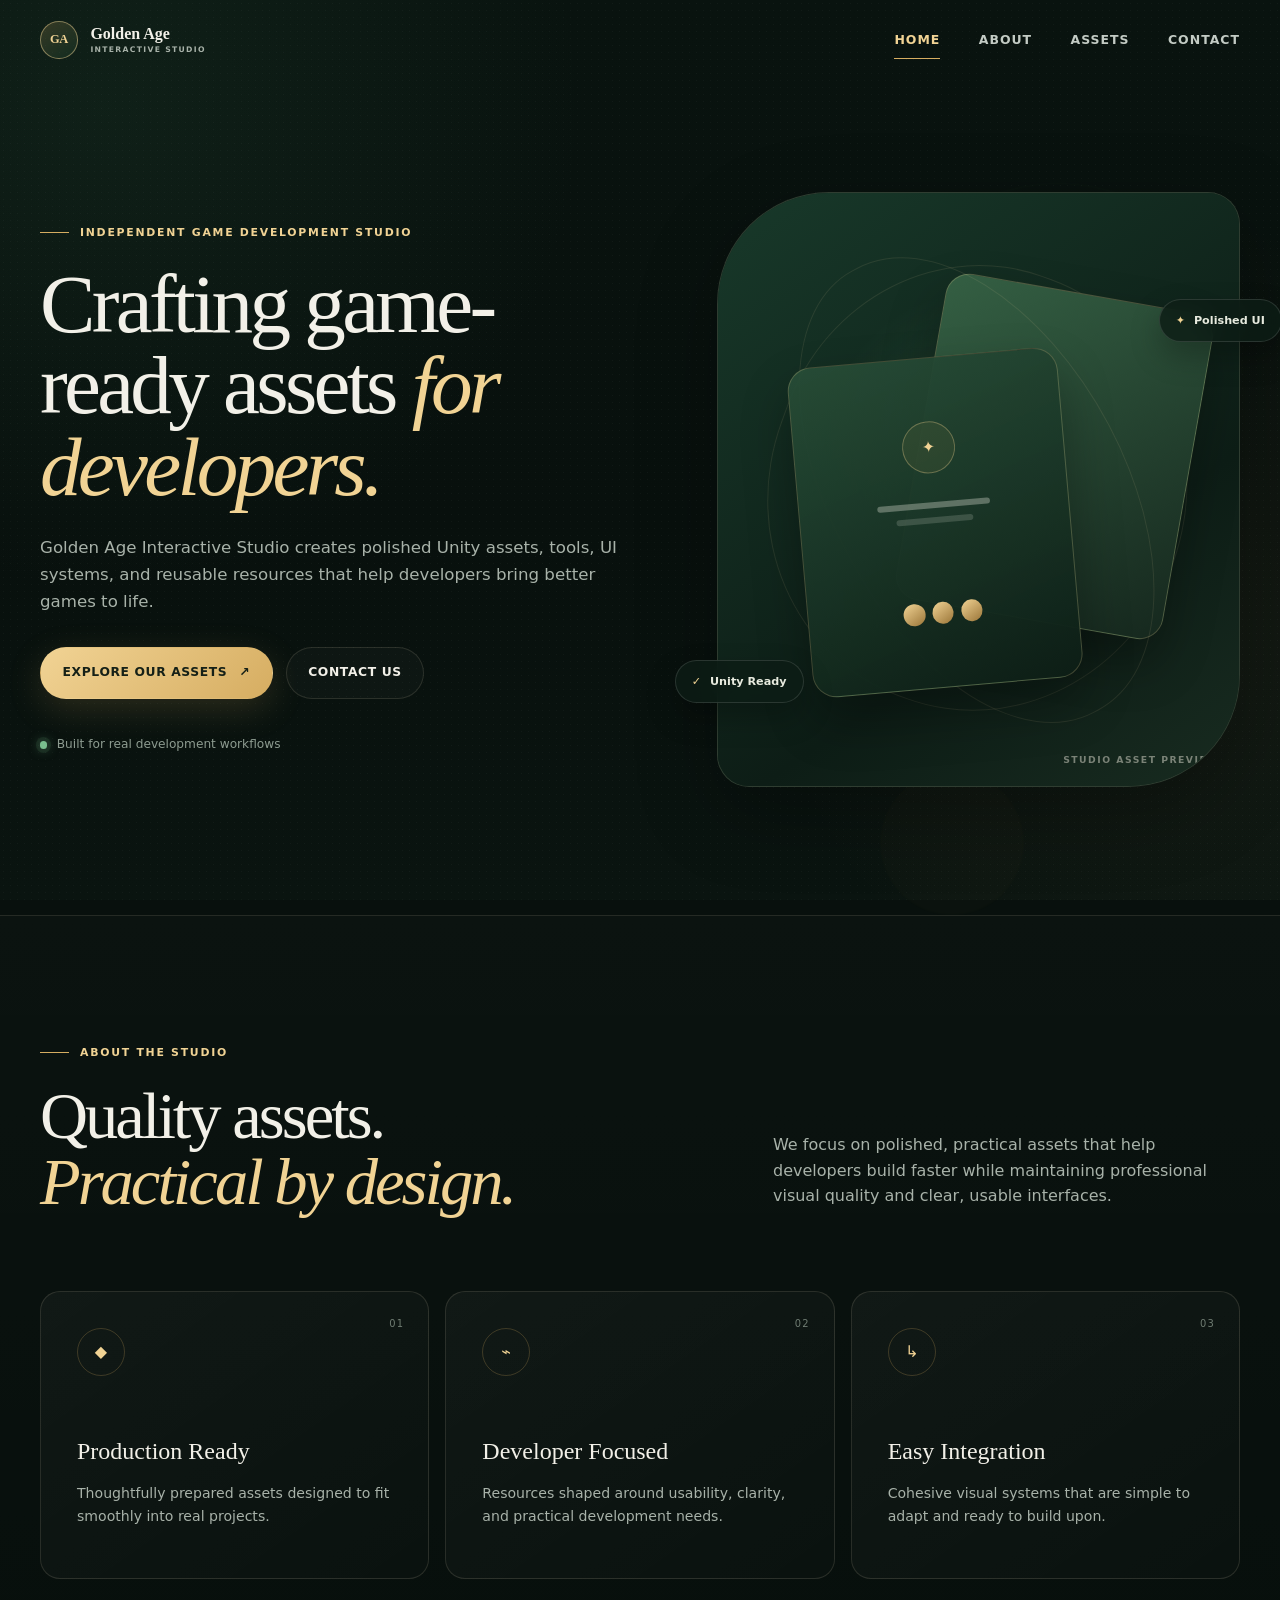
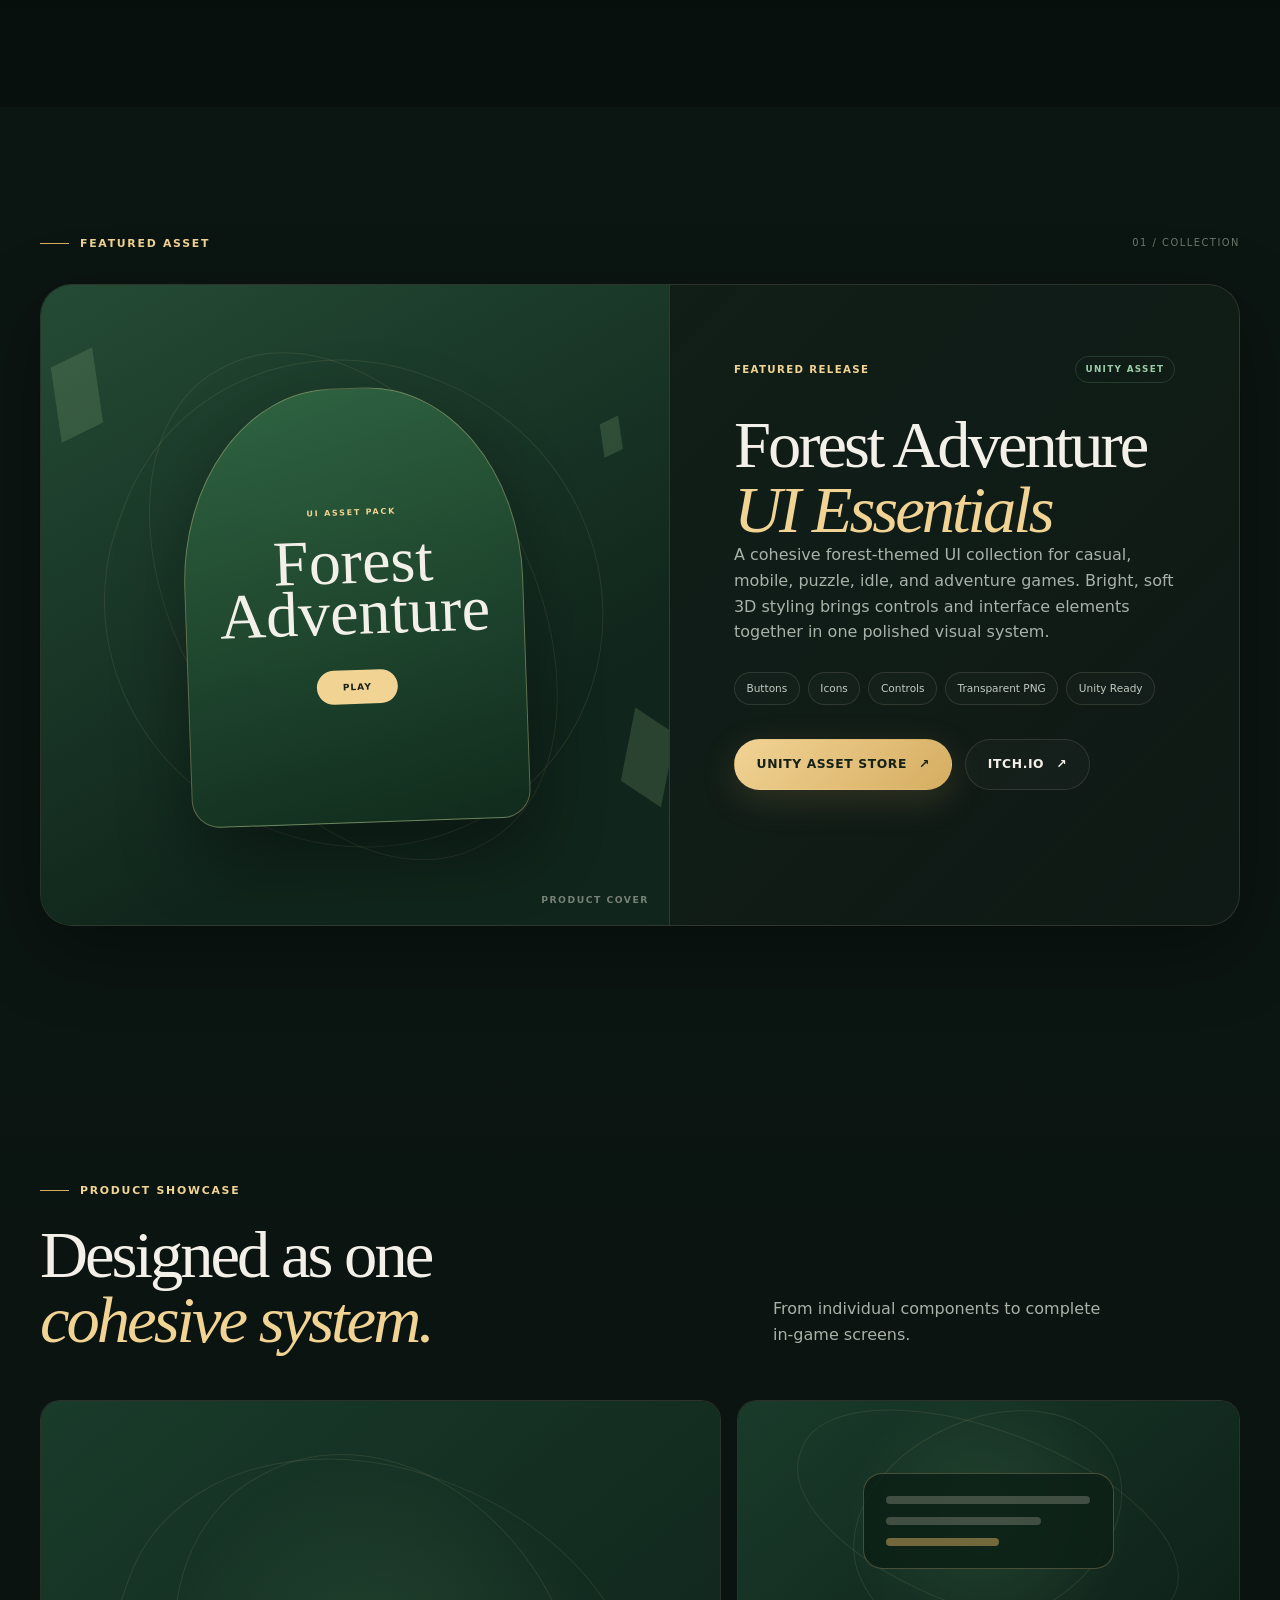
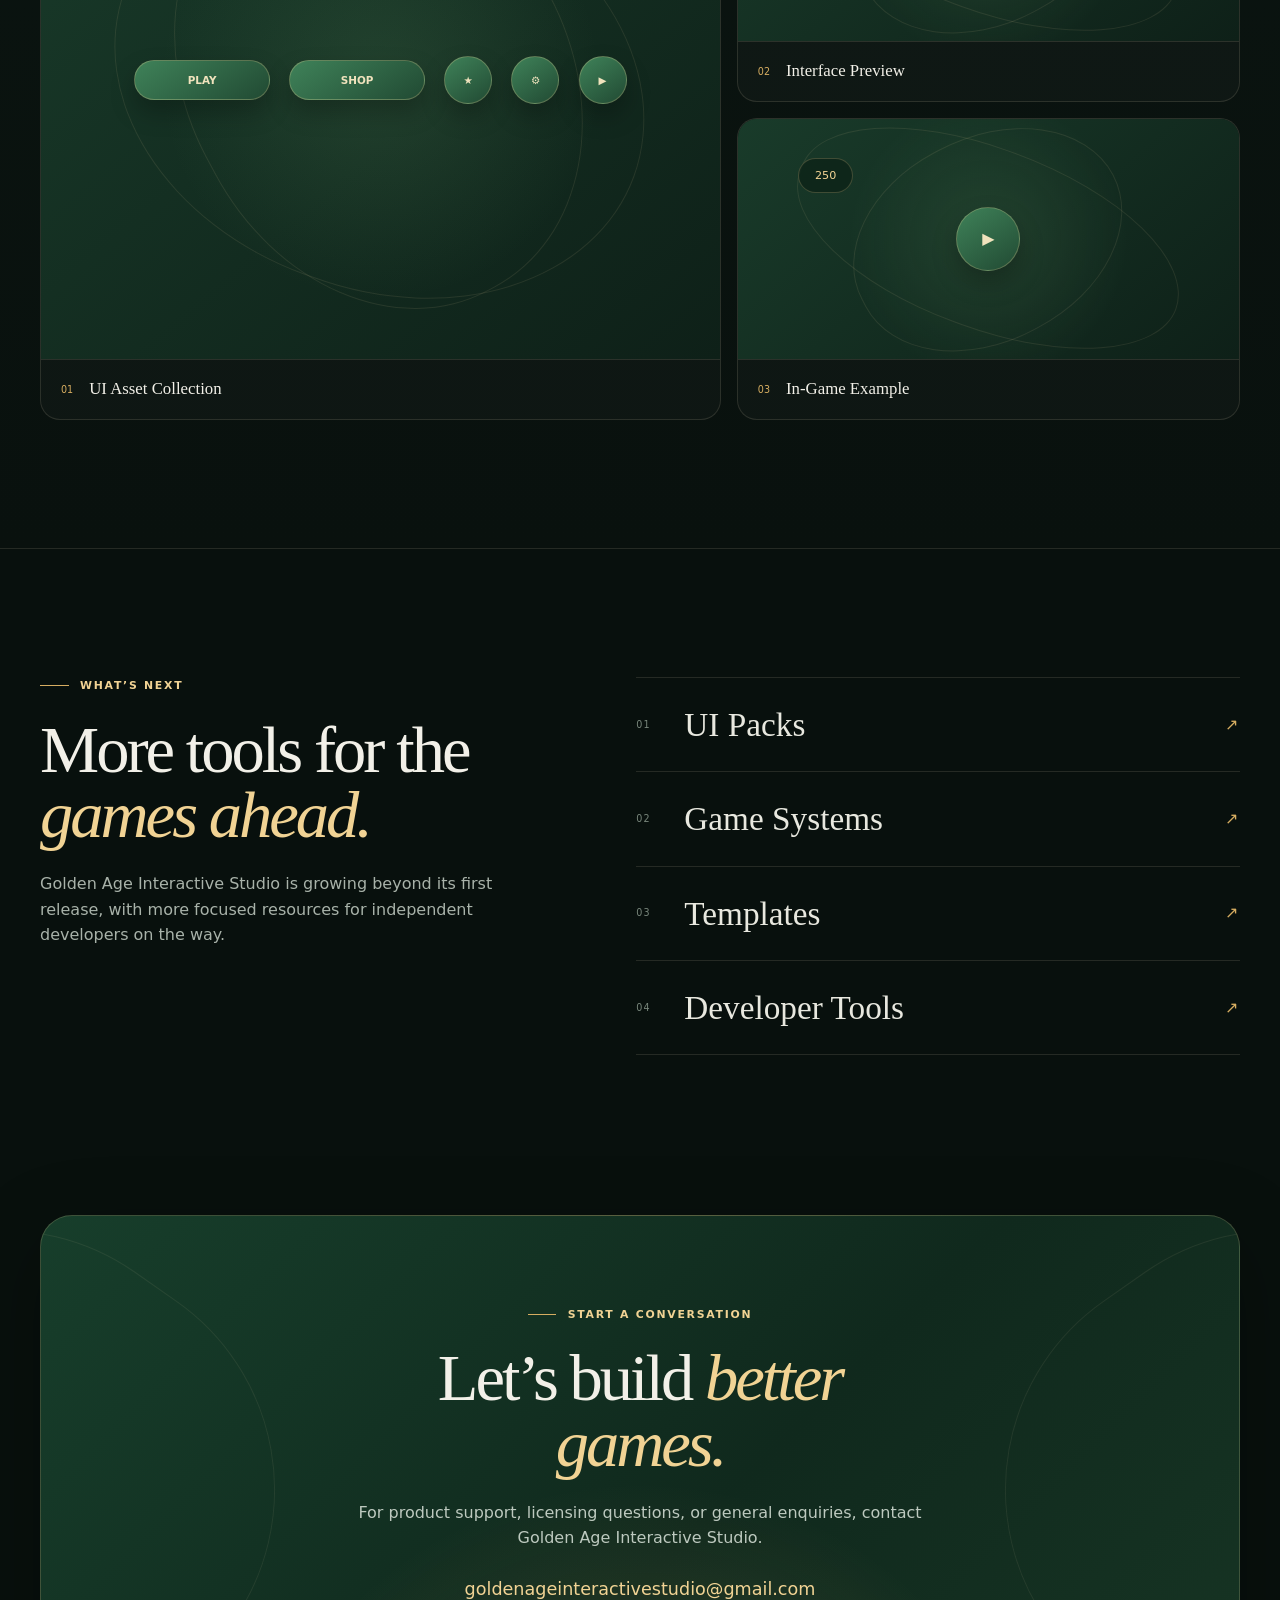
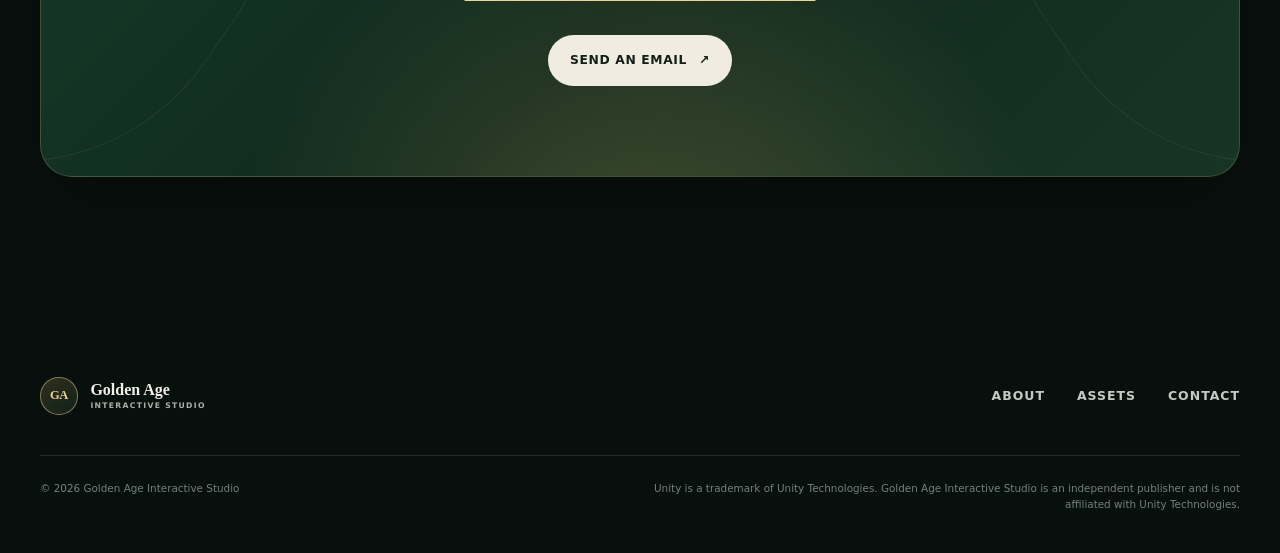
==== index.html @ 479d79e6 "init commit" ====
<!doctype html>
<html lang="en">
  <head>
    <meta charset="UTF-8">
    <meta name="viewport" content="width=device-width, initial-scale=1.0">
    <meta name="theme-color" content="#09110e">
    <meta name="color-scheme" content="dark">

    <title>Golden Age Interactive Studio | Unity Assets &amp; Game Development Tools</title>
    <meta
      name="description"
      content="Golden Age Interactive Studio creates polished Unity assets, UI packs, tools, templates, and game-development resources for developers."
    >

    <meta property="og:type" content="website">
    <meta property="og:site_name" content="Golden Age Interactive Studio">
    <meta property="og:title" content="Golden Age Interactive Studio | Unity Assets &amp; Game Development Tools">
    <meta
      property="og:description"
      content="Polished Unity assets, UI packs, tools, templates, and game-development resources for developers."
    >
    <meta property="og:image" content="assets/images/forest-adventure-cover.webp">
    <meta name="twitter:card" content="summary_large_image">

    <link rel="icon" href="assets/images/favicon.png" type="image/png">
    <link rel="stylesheet" href="css/styles.css">
    <script src="js/main.js" defer></script>
  </head>

  <body>
    <a class="skip-link" href="#main-content">Skip to content</a>

    <header class="site-header" data-header>
      <div class="nav-shell container">
        <a class="brand" href="#home" aria-label="Golden Age Interactive Studio home">
          <span class="brand-mark" aria-hidden="true">
            <img src="assets/images/logo.webp" alt="" data-fallback-image>
            <span class="brand-monogram">GA</span>
          </span>
          <span class="brand-name">Golden Age <span>Interactive Studio</span></span>
        </a>

        <button
          class="nav-toggle"
          type="button"
          aria-expanded="false"
          aria-controls="primary-navigation"
          aria-label="Open navigation"
          data-nav-toggle
        >
          <span></span><span></span><span></span>
        </button>

        <nav class="primary-nav" id="primary-navigation" aria-label="Primary navigation" data-nav>
          <a href="#home">Home</a>
          <a href="#about">About</a>
          <a href="#assets">Assets</a>
          <a href="#contact">Contact</a>
        </nav>
      </div>
    </header>

    <main id="main-content">
      <section class="hero section" id="home" aria-labelledby="hero-title">
        <div class="hero-orb hero-orb-one" aria-hidden="true"></div>
        <div class="hero-orb hero-orb-two" aria-hidden="true"></div>

        <div class="hero-grid container">
          <div class="hero-copy reveal">
            <p class="eyebrow"><span></span> Independent Game Development Studio</p>
            <h1 id="hero-title">Crafting game-ready assets <em>for developers.</em></h1>
            <p class="hero-description">
              Golden Age Interactive Studio creates polished Unity assets, tools, UI systems,
              and reusable resources that help developers bring better games to life.
            </p>
            <div class="hero-actions">
              <a class="button button-primary" href="#assets">Explore Our Assets <span aria-hidden="true">↗</span></a>
              <a class="button button-secondary" href="#contact">Contact Us</a>
            </div>
            <div class="hero-note" aria-label="Studio focus">
              <span class="status-dot" aria-hidden="true"></span>
              <span>Built for real development workflows</span>
            </div>
          </div>

          <div class="hero-visual reveal" data-delay="1">
            <div class="image-frame image-frame-hero">
              <img
                src="assets/images/hero.webp"
                alt="Preview of Golden Age Interactive Studio game-development assets"
                data-fallback-image
              >
              <div class="image-fallback" aria-hidden="true">
                <div class="scene-glow"></div>
                <div class="scene-card scene-card-back"></div>
                <div class="scene-card scene-card-front">
                  <span class="scene-icon">✦</span>
                  <span class="scene-line scene-line-wide"></span>
                  <span class="scene-line"></span>
                  <span class="scene-buttons"><i></i><i></i><i></i></span>
                </div>
                <span class="placeholder-caption">Studio Asset Preview</span>
              </div>
            </div>
            <div class="floating-chip chip-top"><span>✦</span> Polished UI</div>
            <div class="floating-chip chip-bottom"><span>✓</span> Unity Ready</div>
          </div>
        </div>
      </section>

      <section class="about section" id="about" aria-labelledby="about-title">
        <div class="container">
          <div class="section-heading reveal">
            <div>
              <p class="eyebrow"><span></span> About the Studio</p>
              <h2 id="about-title">Quality assets.<br><em>Practical by design.</em></h2>
            </div>
            <p>
              We focus on polished, practical assets that help developers build faster while
              maintaining professional visual quality and clear, usable interfaces.
            </p>
          </div>

          <div class="feature-grid">
            <article class="feature-card reveal">
              <span class="feature-number">01</span>
              <div class="feature-icon" aria-hidden="true">◆</div>
              <h3>Production Ready</h3>
              <p>Thoughtfully prepared assets designed to fit smoothly into real projects.</p>
            </article>
            <article class="feature-card reveal" data-delay="1">
              <span class="feature-number">02</span>
              <div class="feature-icon" aria-hidden="true">⌁</div>
              <h3>Developer Focused</h3>
              <p>Resources shaped around usability, clarity, and practical development needs.</p>
            </article>
            <article class="feature-card reveal" data-delay="2">
              <span class="feature-number">03</span>
              <div class="feature-icon" aria-hidden="true">↳</div>
              <h3>Easy Integration</h3>
              <p>Cohesive visual systems that are simple to adapt and ready to build upon.</p>
            </article>
          </div>
        </div>
      </section>

      <section class="assets section" id="assets" aria-labelledby="assets-title">
        <div class="container">
          <div class="section-kicker reveal">
            <p class="eyebrow"><span></span> Featured Asset</p>
            <span class="section-index">01 / COLLECTION</span>
          </div>

          <article class="product-card reveal">
            <div class="product-visual image-frame">
              <img
                src="assets/images/forest-adventure-cover.webp"
                alt="Forest Adventure UI Essentials asset pack cover"
                data-fallback-image
              >
              <div class="image-fallback product-fallback" aria-hidden="true">
                <span class="leaf leaf-one">◆</span>
                <span class="leaf leaf-two">◆</span>
                <span class="leaf leaf-three">◆</span>
                <div class="product-demo">
                  <span class="demo-kicker">UI ASSET PACK</span>
                  <strong>Forest<br>Adventure</strong>
                  <span class="demo-button">PLAY</span>
                </div>
                <span class="placeholder-caption">Product Cover</span>
              </div>
            </div>

            <div class="product-content">
              <div class="product-label"><span>Featured release</span><span class="availability">Unity Asset</span></div>
              <h2 id="assets-title">Forest Adventure<br><em>UI Essentials</em></h2>
              <p>
                A cohesive forest-themed UI collection for casual, mobile, puzzle, idle, and
                adventure games. Bright, soft 3D styling brings controls and interface elements
                together in one polished visual system.
              </p>

              <ul class="tag-list" aria-label="Product features">
                <li>Buttons</li>
                <li>Icons</li>
                <li>Controls</li>
                <li>Transparent PNG</li>
                <li>Unity Ready</li>
              </ul>

              <div class="product-actions">
                <!-- Replace # below with the final Unity Asset Store product URL. -->
                <a class="button button-primary" href="#" data-placeholder-store>Unity Asset Store <span aria-hidden="true">↗</span></a>
                <!-- Replace # below with the final itch.io product URL. -->
                <a class="button button-secondary" href="#" data-placeholder-store>itch.io <span aria-hidden="true">↗</span></a>
              </div>
              <p class="store-notice" role="status" aria-live="polite" data-store-notice></p>
            </div>
          </article>
        </div>
      </section>

      <section class="showcase section" aria-labelledby="showcase-title">
        <div class="container">
          <div class="section-heading compact reveal">
            <div>
              <p class="eyebrow"><span></span> Product Showcase</p>
              <h2 id="showcase-title">Designed as one<br><em>cohesive system.</em></h2>
            </div>
            <p>From individual components to complete in-game screens.</p>
          </div>

          <div class="gallery-grid">
            <figure class="gallery-card gallery-card-large reveal">
              <div class="gallery-image image-frame">
                <img src="assets/images/showcase-assets.webp" alt="Forest Adventure UI asset collection" data-fallback-image>
                <div class="image-fallback gallery-fallback fallback-assets" aria-hidden="true">
                  <span class="mini-button">PLAY</span><span class="mini-button">SHOP</span>
                  <span class="mini-round">★</span><span class="mini-round">⚙</span><span class="mini-round">▶</span>
                </div>
              </div>
              <figcaption><span>01</span><strong>UI Asset Collection</strong></figcaption>
            </figure>

            <figure class="gallery-card reveal" data-delay="1">
              <div class="gallery-image image-frame">
                <img src="assets/images/showcase-interface.webp" alt="Forest-themed game interface preview" data-fallback-image>
                <div class="image-fallback gallery-fallback fallback-interface" aria-hidden="true">
                  <span class="mock-panel"><i></i><i></i><i></i></span>
                </div>
              </div>
              <figcaption><span>02</span><strong>Interface Preview</strong></figcaption>
            </figure>

            <figure class="gallery-card reveal" data-delay="2">
              <div class="gallery-image image-frame">
                <img src="assets/images/showcase-game.webp" alt="Forest Adventure UI shown in a game scene" data-fallback-image>
                <div class="image-fallback gallery-fallback fallback-game" aria-hidden="true">
                  <span class="mock-hud">250</span><span class="mock-action">▶</span>
                </div>
              </div>
              <figcaption><span>03</span><strong>In-Game Example</strong></figcaption>
            </figure>
          </div>
        </div>
      </section>

      <section class="future section" aria-labelledby="future-title">
        <div class="container future-shell reveal">
          <div class="future-copy">
            <p class="eyebrow"><span></span> What’s Next</p>
            <h2 id="future-title">More tools for the<br><em>games ahead.</em></h2>
            <p>
              Golden Age Interactive Studio is growing beyond its first release, with more
              focused resources for independent developers on the way.
            </p>
          </div>
          <ul class="future-list">
            <li><span>01</span> UI Packs <i aria-hidden="true">↗</i></li>
            <li><span>02</span> Game Systems <i aria-hidden="true">↗</i></li>
            <li><span>03</span> Templates <i aria-hidden="true">↗</i></li>
            <li><span>04</span> Developer Tools <i aria-hidden="true">↗</i></li>
          </ul>
        </div>
      </section>

      <section class="contact section" id="contact" aria-labelledby="contact-title">
        <div class="container contact-shell reveal">
          <div class="contact-glow" aria-hidden="true"></div>
          <p class="eyebrow light"><span></span> Start a Conversation</p>
          <h2 id="contact-title">Let’s build <em>better games.</em></h2>
          <p>
            For product support, licensing questions, or general enquiries, contact
            Golden Age Interactive Studio.
          </p>
          <a class="contact-email" href="mailto:goldenageinteractivestudio@gmail.com">
            goldenageinteractivestudio@gmail.com
          </a>
          <a class="button button-light" href="mailto:goldenageinteractivestudio@gmail.com">
            Send an Email <span aria-hidden="true">↗</span>
          </a>
        </div>
      </section>
    </main>

    <footer class="site-footer">
      <div class="container footer-main">
        <a class="brand footer-brand" href="#home" aria-label="Back to top">
          <span class="brand-mark" aria-hidden="true"><span class="brand-monogram">GA</span></span>
          <span class="brand-name">Golden Age <span>Interactive Studio</span></span>
        </a>
        <nav class="footer-nav" aria-label="Footer navigation">
          <a href="#about">About</a><a href="#assets">Assets</a><a href="#contact">Contact</a>
        </nav>
      </div>
      <div class="container footer-bottom">
        <p>© <span data-current-year></span> Golden Age Interactive Studio</p>
        <p>Unity is a trademark of Unity Technologies. Golden Age Interactive Studio is an independent publisher and is not affiliated with Unity Technologies.</p>
      </div>
    </footer>
  </body>
</html>
---- css/styles.css ----
:root {
  --color-bg: #08100d;
  --color-bg-soft: #0c1712;
  --color-surface: #102019;
  --color-surface-light: #162a21;
  --color-green: #193f2d;
  --color-green-light: #2d7050;
  --color-gold: #d6ad61;
  --color-gold-light: #f1d394;
  --color-text: #f2f0e8;
  --color-muted: #a8b2a9;
  --color-line: rgba(237, 223, 190, 0.13);
  --font-display: Georgia, "Times New Roman", serif;
  --font-body: Inter, ui-sans-serif, system-ui, -apple-system, BlinkMacSystemFont, "Segoe UI", sans-serif;
  --shadow-soft: 0 24px 80px rgba(0, 0, 0, 0.3);
  --radius-sm: 0.75rem;
  --radius-md: 1.25rem;
  --radius-lg: 2rem;
  --container: 75rem;
  --header-height: 5rem;
  --section-space: clamp(5rem, 10vw, 9rem);
  --transition: 240ms ease;
}

*,
*::before,
*::after {
  box-sizing: border-box;
}

html {
  scroll-behavior: smooth;
  scroll-padding-top: calc(var(--header-height) + 1rem);
}

body {
  margin: 0;
  min-width: 20rem;
  background: var(--color-bg);
  color: var(--color-text);
  font-family: var(--font-body);
  line-height: 1.6;
  overflow-x: hidden;
}

body::before {
  position: fixed;
  inset: 0;
  z-index: -2;
  background:
    radial-gradient(circle at 8% 12%, rgba(57, 115, 82, 0.14), transparent 30rem),
    radial-gradient(circle at 92% 70%, rgba(214, 173, 97, 0.06), transparent 26rem),
    linear-gradient(180deg, #09130f 0%, #08100d 58%, #0a1410 100%);
  content: "";
}

body::after {
  position: fixed;
  inset: 0;
  z-index: -1;
  opacity: 0.16;
  background-image: radial-gradient(rgba(255, 255, 255, 0.22) 0.5px, transparent 0.5px);
  background-size: 7px 7px;
  content: "";
  pointer-events: none;
}

img {
  display: block;
  max-width: 100%;
}

a {
  color: inherit;
}

button,
a {
  -webkit-tap-highlight-color: transparent;
}

:focus-visible {
  outline: 2px solid var(--color-gold-light);
  outline-offset: 4px;
}

.container {
  width: min(calc(100% - 2.5rem), var(--container));
  margin-inline: auto;
}

.section {
  position: relative;
  padding-block: var(--section-space);
}

.skip-link {
  position: fixed;
  top: 0.75rem;
  left: 0.75rem;
  z-index: 999;
  padding: 0.75rem 1rem;
  border-radius: 0.5rem;
  background: var(--color-gold-light);
  color: #101711;
  font-weight: 700;
  transform: translateY(-150%);
  transition: transform var(--transition);
}

.skip-link:focus {
  transform: translateY(0);
}

.site-header {
  position: fixed;
  top: 0;
  right: 0;
  left: 0;
  z-index: 100;
  border-bottom: 1px solid transparent;
  transition: background var(--transition), border-color var(--transition), box-shadow var(--transition);
}

.site-header.is-scrolled {
  border-color: var(--color-line);
  background: rgba(8, 16, 13, 0.86);
  box-shadow: 0 12px 30px rgba(0, 0, 0, 0.18);
  backdrop-filter: blur(18px);
}

.nav-shell {
  display: flex;
  min-height: var(--header-height);
  align-items: center;
  justify-content: space-between;
  gap: 2rem;
}

.brand {
  display: inline-flex;
  align-items: center;
  gap: 0.8rem;
  color: var(--color-text);
  text-decoration: none;
}

.brand-mark {
  position: relative;
  display: grid;
  width: 2.35rem;
  height: 2.35rem;
  flex: 0 0 auto;
  place-items: center;
  overflow: hidden;
  border: 1px solid rgba(241, 211, 148, 0.48);
  border-radius: 50%;
  background: linear-gradient(145deg, rgba(214, 173, 97, 0.2), rgba(25, 63, 45, 0.4));
}

.brand-mark img {
  position: absolute;
  width: 100%;
  height: 100%;
  object-fit: contain;
}

.brand-mark img.is-missing {
  display: none;
}

.brand-monogram {
  color: var(--color-gold-light);
  font-family: var(--font-display);
  font-size: 0.78rem;
  font-weight: 700;
  letter-spacing: -0.04em;
}

.brand-name {
  display: flex;
  flex-direction: column;
  font-family: var(--font-display);
  font-size: 1rem;
  font-weight: 700;
  line-height: 1.05;
}

.brand-name span {
  margin-top: 0.18rem;
  color: var(--color-muted);
  font-family: var(--font-body);
  font-size: 0.48rem;
  font-weight: 600;
  letter-spacing: 0.17em;
  text-transform: uppercase;
}

.primary-nav {
  display: flex;
  align-items: center;
  gap: clamp(1.4rem, 3vw, 2.6rem);
}

.primary-nav a,
.footer-nav a {
  position: relative;
  color: #c3cbc4;
  font-size: 0.78rem;
  font-weight: 650;
  letter-spacing: 0.08em;
  text-decoration: none;
  text-transform: uppercase;
  transition: color var(--transition);
}

.primary-nav a::after {
  position: absolute;
  right: 0;
  bottom: -0.55rem;
  left: 0;
  height: 1px;
  background: var(--color-gold);
  content: "";
  transform: scaleX(0);
  transition: transform var(--transition);
}

.primary-nav a:hover,
.primary-nav a.is-active,
.footer-nav a:hover {
  color: var(--color-gold-light);
}

.primary-nav a:hover::after,
.primary-nav a.is-active::after {
  transform: scaleX(1);
}

.nav-toggle {
  display: none;
  width: 2.75rem;
  height: 2.75rem;
  padding: 0;
  border: 1px solid var(--color-line);
  border-radius: 50%;
  background: rgba(255, 255, 255, 0.03);
  cursor: pointer;
}

.nav-toggle span {
  display: block;
  width: 1.05rem;
  height: 1px;
  margin: 0.25rem auto;
  background: var(--color-text);
  transition: transform var(--transition), opacity var(--transition);
}

.hero {
  display: flex;
  min-height: 48rem;
  padding-top: calc(var(--header-height) + clamp(4rem, 9vw, 7rem));
  align-items: center;
  overflow: hidden;
}

.hero-grid {
  display: grid;
  grid-template-columns: minmax(0, 0.92fr) minmax(25rem, 0.82fr);
  align-items: center;
  gap: clamp(3rem, 7vw, 7rem);
}

.hero-copy {
  position: relative;
  z-index: 2;
}

.eyebrow {
  display: flex;
  margin: 0 0 1.4rem;
  align-items: center;
  gap: 0.7rem;
  color: var(--color-gold-light);
  font-size: 0.68rem;
  font-weight: 750;
  letter-spacing: 0.16em;
  text-transform: uppercase;
}

.eyebrow > span {
  width: 1.8rem;
  height: 1px;
  background: var(--color-gold);
}

h1,
h2,
h3,
p {
  margin-top: 0;
}

h1,
h2 {
  font-family: var(--font-display);
  font-weight: 400;
  letter-spacing: -0.045em;
  line-height: 0.98;
}

h1 {
  max-width: 13ch;
  margin-bottom: 1.7rem;
  font-size: clamp(3.25rem, 6.5vw, 6rem);
}

h1 em,
h2 em {
  color: var(--color-gold-light);
  font-weight: 400;
}

.hero-description {
  max-width: 37rem;
  margin-bottom: 2rem;
  color: var(--color-muted);
  font-size: clamp(1rem, 1.3vw, 1.12rem);
}

.hero-actions,
.product-actions {
  display: flex;
  flex-wrap: wrap;
  gap: 0.8rem;
}

.button {
  display: inline-flex;
  min-height: 3.2rem;
  padding: 0.75rem 1.35rem;
  align-items: center;
  justify-content: center;
  gap: 0.75rem;
  border: 1px solid transparent;
  border-radius: 999px;
  font-size: 0.77rem;
  font-weight: 750;
  letter-spacing: 0.05em;
  text-decoration: none;
  text-transform: uppercase;
  transition: transform var(--transition), background var(--transition), border-color var(--transition), box-shadow var(--transition);
}

.button:hover {
  transform: translateY(-2px);
}

.button-primary {
  background: linear-gradient(135deg, var(--color-gold-light), var(--color-gold));
  box-shadow: 0 10px 35px rgba(214, 173, 97, 0.17);
  color: #152017;
}

.button-primary:hover {
  box-shadow: 0 15px 40px rgba(214, 173, 97, 0.25);
}

.button-secondary {
  border-color: var(--color-line);
  background: rgba(255, 255, 255, 0.025);
  color: var(--color-text);
}

.button-secondary:hover {
  border-color: rgba(241, 211, 148, 0.38);
  background: rgba(255, 255, 255, 0.06);
}

.hero-note {
  display: flex;
  margin-top: 2.3rem;
  align-items: center;
  gap: 0.6rem;
  color: #8d9b90;
  font-size: 0.76rem;
}

.status-dot {
  width: 0.45rem;
  height: 0.45rem;
  border-radius: 50%;
  background: #79be8e;
  box-shadow: 0 0 0 4px rgba(121, 190, 142, 0.1), 0 0 12px rgba(121, 190, 142, 0.6);
}

.hero-visual {
  position: relative;
}

.image-frame {
  position: relative;
  overflow: hidden;
  background: #12251b;
}

.image-frame > img {
  position: relative;
  z-index: 2;
  width: 100%;
  height: 100%;
  object-fit: cover;
}

.image-frame > img.is-missing {
  display: none;
}

.image-frame-hero {
  aspect-ratio: 0.88;
  border: 1px solid var(--color-line);
  border-radius: min(12vw, 7rem) var(--radius-lg) min(12vw, 7rem) var(--radius-lg);
  box-shadow: var(--shadow-soft);
}

.image-fallback {
  position: absolute;
  inset: 0;
  display: flex;
  align-items: center;
  justify-content: center;
  overflow: hidden;
  background:
    radial-gradient(circle at 50% 42%, rgba(100, 169, 120, 0.2), transparent 35%),
    linear-gradient(145deg, #18392a, #0d1d16 65%, #182b20);
}

.image-fallback::before,
.image-fallback::after {
  position: absolute;
  border: 1px solid rgba(230, 206, 155, 0.1);
  border-radius: 48% 52% 50% 50%;
  content: "";
}

.image-fallback::before {
  width: 80%;
  height: 75%;
  transform: rotate(20deg);
}

.image-fallback::after {
  width: 56%;
  height: 85%;
  transform: rotate(-28deg);
}

.scene-card {
  position: absolute;
  width: 52%;
  aspect-ratio: 0.82;
  border: 1px solid rgba(241, 211, 148, 0.22);
  border-radius: 1.5rem;
  box-shadow: 0 25px 50px rgba(0, 0, 0, 0.3);
}

.scene-card-back {
  background: linear-gradient(145deg, #345f43, #16281e);
  transform: translate(28%, -10%) rotate(10deg);
}

.scene-card-front {
  z-index: 1;
  display: flex;
  padding: 12%;
  flex-direction: column;
  align-items: center;
  background: linear-gradient(160deg, rgba(39, 77, 55, 0.94), rgba(13, 30, 22, 0.98));
  transform: translate(-16%, 10%) rotate(-5deg);
}

.scene-icon {
  display: grid;
  width: 3.3rem;
  height: 3.3rem;
  margin-bottom: 20%;
  place-items: center;
  border: 1px solid rgba(241, 211, 148, 0.32);
  border-radius: 50%;
  background: rgba(214, 173, 97, 0.08);
  color: var(--color-gold-light);
}

.scene-line {
  width: 54%;
  height: 0.36rem;
  margin-bottom: 0.6rem;
  border-radius: 1rem;
  background: rgba(240, 238, 227, 0.16);
}

.scene-line-wide {
  width: 78%;
  background: rgba(240, 238, 227, 0.32);
}

.scene-buttons {
  display: flex;
  margin-top: auto;
  gap: 0.45rem;
}

.scene-buttons i {
  display: block;
  width: 1.35rem;
  height: 1.35rem;
  border-radius: 50%;
  background: linear-gradient(145deg, var(--color-gold-light), #9a7538);
}

.placeholder-caption {
  position: absolute;
  right: 1.25rem;
  bottom: 1.1rem;
  z-index: 2;
  color: rgba(244, 240, 226, 0.46);
  font-size: 0.58rem;
  font-weight: 700;
  letter-spacing: 0.16em;
  text-transform: uppercase;
}

.floating-chip {
  position: absolute;
  z-index: 4;
  display: flex;
  padding: 0.72rem 1rem;
  align-items: center;
  gap: 0.55rem;
  border: 1px solid rgba(255, 255, 255, 0.12);
  border-radius: 999px;
  background: rgba(13, 29, 21, 0.82);
  box-shadow: 0 14px 30px rgba(0, 0, 0, 0.25);
  color: #e8ebdf;
  font-size: 0.7rem;
  font-weight: 650;
  backdrop-filter: blur(12px);
}

.floating-chip span {
  color: var(--color-gold-light);
}

.chip-top {
  top: 18%;
  right: -8%;
}

.chip-bottom {
  bottom: 14%;
  left: -8%;
}

.hero-orb {
  position: absolute;
  border-radius: 50%;
  filter: blur(1px);
  opacity: 0.22;
  animation: drift 14s ease-in-out infinite alternate;
}

.hero-orb-one {
  top: 20%;
  right: 3%;
  width: 23rem;
  height: 23rem;
  border: 1px solid rgba(108, 165, 125, 0.28);
}

.hero-orb-two {
  right: 20%;
  bottom: 0;
  width: 9rem;
  height: 9rem;
  background: rgba(202, 164, 91, 0.1);
  animation-delay: -5s;
}

@keyframes drift {
  to { transform: translate3d(1.5rem, -1rem, 0) scale(1.05); }
}

.about {
  border-top: 1px solid var(--color-line);
  background: linear-gradient(180deg, rgba(255, 255, 255, 0.015), transparent);
}

.section-heading {
  display: grid;
  grid-template-columns: 1.1fr 0.75fr;
  margin-bottom: clamp(3rem, 6vw, 5rem);
  align-items: end;
  gap: 3rem;
}

.section-heading h2,
.section-kicker + .product-card h2,
.future h2,
.contact h2 {
  margin-bottom: 0;
  font-size: clamp(2.65rem, 5.2vw, 4.9rem);
}

.section-heading > p {
  max-width: 31rem;
  margin-bottom: 0.3rem;
  color: var(--color-muted);
}

.feature-grid {
  display: grid;
  grid-template-columns: repeat(3, 1fr);
  gap: 1rem;
}

.feature-card {
  position: relative;
  min-height: 18rem;
  padding: clamp(1.5rem, 3vw, 2.25rem);
  overflow: hidden;
  border: 1px solid var(--color-line);
  border-radius: var(--radius-md);
  background: linear-gradient(145deg, rgba(255, 255, 255, 0.035), rgba(255, 255, 255, 0.012));
  transition: border-color var(--transition), transform var(--transition), background var(--transition);
}

.feature-card:hover {
  border-color: rgba(214, 173, 97, 0.26);
  background: linear-gradient(145deg, rgba(47, 92, 66, 0.2), rgba(255, 255, 255, 0.012));
  transform: translateY(-5px);
}

.feature-number {
  position: absolute;
  top: 1.5rem;
  right: 1.5rem;
  color: #6f7c72;
  font-size: 0.62rem;
  letter-spacing: 0.12em;
}

.feature-icon {
  display: grid;
  width: 3rem;
  height: 3rem;
  margin-bottom: 3.5rem;
  place-items: center;
  border: 1px solid rgba(214, 173, 97, 0.23);
  border-radius: 50%;
  color: var(--color-gold-light);
}

.feature-card h3 {
  margin-bottom: 0.75rem;
  font-family: var(--font-display);
  font-size: 1.5rem;
  font-weight: 500;
}

.feature-card p {
  max-width: 27rem;
  margin-bottom: 0;
  color: var(--color-muted);
  font-size: 0.88rem;
}

.assets {
  background: #0b1511;
}

.section-kicker {
  display: flex;
  margin-bottom: 2rem;
  align-items: center;
  justify-content: space-between;
  gap: 2rem;
}

.section-kicker .eyebrow {
  margin-bottom: 0;
}

.section-index {
  color: #6c786e;
  font-size: 0.62rem;
  letter-spacing: 0.15em;
}

.product-card {
  display: grid;
  grid-template-columns: minmax(0, 1.05fr) minmax(23rem, 0.95fr);
  overflow: hidden;
  border: 1px solid var(--color-line);
  border-radius: var(--radius-lg);
  background: linear-gradient(135deg, rgba(39, 77, 55, 0.22), rgba(255, 255, 255, 0.02));
  box-shadow: var(--shadow-soft);
}

.product-visual {
  min-height: 40rem;
  border-right: 1px solid var(--color-line);
}

.product-fallback {
  background:
    radial-gradient(circle at 50% 50%, rgba(73, 145, 93, 0.26), transparent 42%),
    linear-gradient(150deg, #244b35, #10251b 72%);
}

.product-demo {
  position: relative;
  z-index: 1;
  display: flex;
  width: 54%;
  aspect-ratio: 0.78;
  padding: clamp(1.3rem, 4vw, 2.7rem);
  flex-direction: column;
  align-items: center;
  justify-content: center;
  border: 1px solid rgba(242, 216, 160, 0.32);
  border-radius: 45% 45% 1.75rem 1.75rem;
  background: linear-gradient(165deg, rgba(48, 103, 67, 0.95), rgba(17, 43, 29, 0.98));
  box-shadow: 0 30px 70px rgba(0, 0, 0, 0.37);
  text-align: center;
  transform: rotate(-2deg);
}

.demo-kicker {
  margin-bottom: 1rem;
  color: var(--color-gold-light);
  font-size: 0.5rem;
  font-weight: 750;
  letter-spacing: 0.22em;
}

.product-demo strong {
  font-family: var(--font-display);
  font-size: clamp(2.2rem, 5vw, 4rem);
  font-weight: 400;
  line-height: 0.8;
}

.demo-button {
  margin-top: 2rem;
  padding: 0.6rem 1.6rem;
  border-radius: 999px;
  background: var(--color-gold-light);
  color: #172118;
  font-size: 0.56rem;
  font-weight: 800;
  letter-spacing: 0.12em;
}

.leaf {
  position: absolute;
  color: rgba(159, 198, 142, 0.18);
  font-size: 9rem;
  transform: scaleX(0.55) rotate(30deg);
}

.leaf-one { top: -1rem; left: -1rem; }
.leaf-two { right: -2rem; bottom: 4rem; transform: scaleX(0.55) rotate(-25deg); }
.leaf-three { top: 6rem; right: 2rem; font-size: 4rem; }

.product-content {
  display: flex;
  padding: clamp(2rem, 5vw, 4.5rem);
  flex-direction: column;
  justify-content: center;
}

.product-label {
  display: flex;
  margin-bottom: 1.8rem;
  align-items: center;
  justify-content: space-between;
  gap: 1rem;
  color: var(--color-gold-light);
  font-size: 0.64rem;
  font-weight: 750;
  letter-spacing: 0.13em;
  text-transform: uppercase;
}

.availability {
  padding: 0.35rem 0.6rem;
  border: 1px solid rgba(121, 190, 142, 0.2);
  border-radius: 999px;
  color: #9dcda7;
  font-size: 0.55rem;
}

.product-content h2 {
  margin-bottom: 1.5rem;
}

.product-content > p {
  margin-bottom: 1.7rem;
  color: var(--color-muted);
}

.tag-list {
  display: flex;
  margin: 0 0 2.1rem;
  padding: 0;
  flex-wrap: wrap;
  gap: 0.5rem;
  list-style: none;
}

.tag-list li {
  padding: 0.46rem 0.72rem;
  border: 1px solid var(--color-line);
  border-radius: 999px;
  background: rgba(255, 255, 255, 0.02);
  color: #c2cbc3;
  font-size: 0.66rem;
}

.store-notice {
  min-height: 1.4rem;
  margin: 0.9rem 0 0;
  color: var(--color-gold-light);
  font-size: 0.72rem;
}

.showcase {
  background: linear-gradient(180deg, #0b1511, #09110e);
}

.section-heading.compact {
  margin-bottom: 3rem;
}

.section-heading.compact > p {
  max-width: 22rem;
}

.gallery-grid {
  display: grid;
  grid-template-columns: 1.15fr 0.85fr;
  grid-template-rows: repeat(2, minmax(16rem, 1fr));
  gap: 1rem;
}

.gallery-card {
  display: grid;
  min-width: 0;
  margin: 0;
  overflow: hidden;
  border: 1px solid var(--color-line);
  border-radius: var(--radius-md);
  background: rgba(255, 255, 255, 0.025);
  grid-template-rows: 1fr auto;
}

.gallery-card-large {
  grid-row: 1 / 3;
}

.gallery-image {
  min-height: 15rem;
}

.gallery-fallback {
  gap: clamp(0.5rem, 2vw, 1.2rem);
  background:
    radial-gradient(circle at 50% 50%, rgba(106, 163, 108, 0.17), transparent 50%),
    linear-gradient(140deg, #193b2a, #0e2018);
}

.mini-button,
.mini-round,
.mock-action {
  position: relative;
  z-index: 1;
  display: grid;
  place-items: center;
  border: 1px solid rgba(241, 211, 148, 0.27);
  background: linear-gradient(145deg, #3f8259, #214a33);
  box-shadow: 0 12px 25px rgba(0, 0, 0, 0.25);
  color: #f0e3bd;
  font-size: 0.65rem;
  font-weight: 800;
}

.mini-button {
  width: 20%;
  min-width: 5rem;
  height: 2.5rem;
  border-radius: 999px;
}

.mini-round {
  width: 3rem;
  height: 3rem;
  border-radius: 50%;
}

.mock-panel {
  position: relative;
  z-index: 1;
  display: flex;
  width: 50%;
  min-width: 10rem;
  padding: 1.4rem;
  flex-direction: column;
  gap: 0.8rem;
  border: 1px solid rgba(241, 211, 148, 0.25);
  border-radius: 1.2rem;
  background: rgba(12, 31, 21, 0.84);
}

.mock-panel i {
  height: 0.5rem;
  border-radius: 1rem;
  background: rgba(243, 236, 216, 0.22);
}

.mock-panel i:nth-child(2) { width: 76%; }
.mock-panel i:nth-child(3) { width: 55%; background: rgba(214, 173, 97, 0.5); }

.mock-hud {
  position: absolute;
  top: 16%;
  left: 12%;
  z-index: 1;
  padding: 0.5rem 1rem;
  border: 1px solid rgba(241, 211, 148, 0.22);
  border-radius: 999px;
  background: rgba(13, 36, 24, 0.8);
  color: var(--color-gold-light);
  font-size: 0.7rem;
}

.mock-action {
  width: 4rem;
  height: 4rem;
  border-radius: 50%;
  font-size: 1rem;
}

.gallery-card figcaption {
  display: flex;
  padding: 1rem 1.25rem;
  align-items: center;
  gap: 1rem;
  border-top: 1px solid var(--color-line);
}

.gallery-card figcaption span {
  color: var(--color-gold);
  font-size: 0.6rem;
}

.gallery-card figcaption strong {
  font-family: var(--font-display);
  font-size: 1.05rem;
  font-weight: 500;
}

.future {
  border-top: 1px solid var(--color-line);
}

.future-shell {
  display: grid;
  grid-template-columns: 0.9fr 1.1fr;
  gap: clamp(3rem, 8vw, 8rem);
}

.future-copy > p:last-child {
  max-width: 30rem;
  margin-top: 1.5rem;
  color: var(--color-muted);
}

.future-list {
  margin: 0;
  padding: 0;
  list-style: none;
}

.future-list li {
  display: grid;
  padding: 1.25rem 0;
  align-items: center;
  border-bottom: 1px solid var(--color-line);
  color: #e8e8df;
  font-family: var(--font-display);
  font-size: clamp(1.4rem, 2.6vw, 2.2rem);
  grid-template-columns: 3rem 1fr auto;
}

.future-list li:first-child {
  border-top: 1px solid var(--color-line);
}

.future-list span,
.future-list i {
  color: #78867b;
  font-family: var(--font-body);
  font-size: 0.6rem;
  font-style: normal;
  letter-spacing: 0.1em;
}

.future-list i {
  color: var(--color-gold);
  font-size: 1rem;
}

.contact {
  padding-top: 2rem;
}

.contact-shell {
  position: relative;
  display: flex;
  min-height: 34rem;
  padding: clamp(2rem, 7vw, 6rem);
  flex-direction: column;
  align-items: center;
  justify-content: center;
  overflow: hidden;
  border: 1px solid rgba(236, 208, 150, 0.2);
  border-radius: var(--radius-lg);
  background:
    radial-gradient(circle at 50% 120%, rgba(214, 173, 97, 0.24), transparent 45%),
    linear-gradient(135deg, #173e2b, #10291d 55%, #173524);
  box-shadow: var(--shadow-soft);
  text-align: center;
}

.contact-shell::before,
.contact-shell::after {
  position: absolute;
  width: 32rem;
  height: 32rem;
  border: 1px solid rgba(235, 215, 173, 0.08);
  border-radius: 45%;
  content: "";
}

.contact-shell::before { left: -18rem; transform: rotate(35deg); }
.contact-shell::after { right: -18rem; transform: rotate(-35deg); }

.contact-shell > * {
  position: relative;
  z-index: 1;
}

.contact h2 {
  max-width: 13ch;
  margin-bottom: 1.5rem;
}

.contact-shell > p:not(.eyebrow) {
  max-width: 38rem;
  margin-bottom: 1.5rem;
  color: #bdc9bf;
}

.contact-email {
  margin-bottom: 2rem;
  color: var(--color-gold-light);
  font-size: clamp(0.8rem, 2vw, 1.1rem);
  overflow-wrap: anywhere;
  text-underline-offset: 0.3rem;
}

.button-light {
  background: #f0ecdf;
  color: #122017;
}

.site-footer {
  padding-top: 2rem;
}

.footer-main {
  display: flex;
  padding-block: 2.5rem;
  align-items: center;
  justify-content: space-between;
  gap: 2rem;
  border-bottom: 1px solid var(--color-line);
}

.footer-nav {
  display: flex;
  gap: 2rem;
}

.footer-bottom {
  display: grid;
  padding-block: 1.5rem 2.5rem;
  color: #758078;
  font-size: 0.65rem;
  grid-template-columns: auto minmax(0, 38rem);
  justify-content: space-between;
  gap: 2rem;
}

.footer-bottom p {
  margin-bottom: 0;
}

.footer-bottom p:last-child {
  text-align: right;
}

.reveal {
  opacity: 0;
  transform: translateY(1.4rem);
  transition: opacity 700ms ease, transform 700ms ease;
}

.reveal[data-delay="1"] { transition-delay: 100ms; }
.reveal[data-delay="2"] { transition-delay: 200ms; }
.reveal.is-visible { opacity: 1; transform: translateY(0); }

@media (max-width: 900px) {
  .hero-grid,
  .product-card,
  .future-shell {
    grid-template-columns: 1fr;
  }

  .hero {
    min-height: auto;
  }

  .hero-copy {
    max-width: 44rem;
  }

  .hero-visual {
    width: min(100%, 36rem);
    margin-inline: auto;
  }

  .section-heading {
    grid-template-columns: 1fr;
    gap: 1.5rem;
  }

  .feature-grid {
    grid-template-columns: 1fr 1fr;
  }

  .feature-card:last-child {
    grid-column: 1 / -1;
  }

  .product-visual {
    min-height: min(38rem, 95vw);
    border-right: 0;
    border-bottom: 1px solid var(--color-line);
  }

  .future-copy {
    max-width: 38rem;
  }
}

@media (max-width: 700px) {
  :root {
    --header-height: 4.5rem;
    --section-space: 5rem;
  }

  .container {
    width: min(calc(100% - 1.5rem), var(--container));
  }

  .nav-toggle {
    position: relative;
    z-index: 2;
    display: block;
  }

  .nav-toggle[aria-expanded="true"] span:nth-child(1) { transform: translateY(5px) rotate(45deg); }
  .nav-toggle[aria-expanded="true"] span:nth-child(2) { opacity: 0; }
  .nav-toggle[aria-expanded="true"] span:nth-child(3) { transform: translateY(-5px) rotate(-45deg); }

  .primary-nav {
    position: absolute;
    top: calc(100% - 0.15rem);
    right: 0.75rem;
    left: 0.75rem;
    display: flex;
    padding: 0.65rem;
    flex-direction: column;
    align-items: stretch;
    gap: 0;
    border: 1px solid var(--color-line);
    border-radius: 1rem;
    background: rgba(10, 23, 17, 0.98);
    box-shadow: 0 20px 45px rgba(0, 0, 0, 0.36);
    opacity: 0;
    pointer-events: none;
    transform: translateY(-0.7rem);
    transition: opacity var(--transition), transform var(--transition);
  }

  .primary-nav.is-open {
    opacity: 1;
    pointer-events: auto;
    transform: translateY(0);
  }

  .primary-nav a {
    padding: 0.9rem 1rem;
    border-radius: 0.65rem;
  }

  .primary-nav a:hover,
  .primary-nav a.is-active {
    background: rgba(255, 255, 255, 0.04);
  }

  .primary-nav a::after {
    display: none;
  }

  .hero {
    padding-top: calc(var(--header-height) + 4rem);
  }

  .hero-grid {
    gap: 3.5rem;
  }

  h1 {
    font-size: clamp(3rem, 15vw, 4.3rem);
  }

  .chip-top { right: -0.3rem; }
  .chip-bottom { left: -0.3rem; }

  .feature-grid,
  .gallery-grid {
    grid-template-columns: 1fr;
  }

  .feature-card:last-child,
  .gallery-card-large {
    grid-column: auto;
    grid-row: auto;
  }

  .feature-card {
    min-height: 15rem;
  }

  .feature-icon {
    margin-bottom: 2rem;
  }

  .gallery-grid {
    grid-template-rows: auto;
  }

  .gallery-card-large .gallery-image {
    min-height: 23rem;
  }

  .section-kicker {
    align-items: flex-start;
    flex-direction: column;
    gap: 0.75rem;
  }

  .product-content {
    padding: 2rem 1.25rem;
  }

  .product-label {
    align-items: flex-start;
    flex-direction: column;
  }

  .product-demo {
    width: 66%;
  }

  .future-list li {
    grid-template-columns: 2.4rem 1fr auto;
  }

  .contact-shell {
    min-height: 31rem;
  }

  .footer-main,
  .footer-bottom {
    align-items: flex-start;
    flex-direction: column;
  }

  .footer-bottom {
    display: flex;
  }

  .footer-bottom p:last-child {
    text-align: left;
  }
}

@media (max-width: 420px) {
  .brand-name {
    font-size: 0.9rem;
  }

  .hero-actions,
  .product-actions {
    align-items: stretch;
    flex-direction: column;
  }

  .button {
    width: 100%;
  }

  .floating-chip {
    padding: 0.58rem 0.75rem;
    font-size: 0.6rem;
  }

  .image-frame-hero {
    border-radius: 4rem 1.25rem 4rem 1.25rem;
  }

  .footer-nav {
    flex-wrap: wrap;
    gap: 1.2rem;
  }
}

@media (prefers-reduced-motion: reduce) {
  html { scroll-behavior: auto; }

  *,
  *::before,
  *::after {
    scroll-behavior: auto !important;
    animation-duration: 0.01ms !important;
    animation-iteration-count: 1 !important;
    transition-duration: 0.01ms !important;
  }

  .reveal {
    opacity: 1;
    transform: none;
  }
}
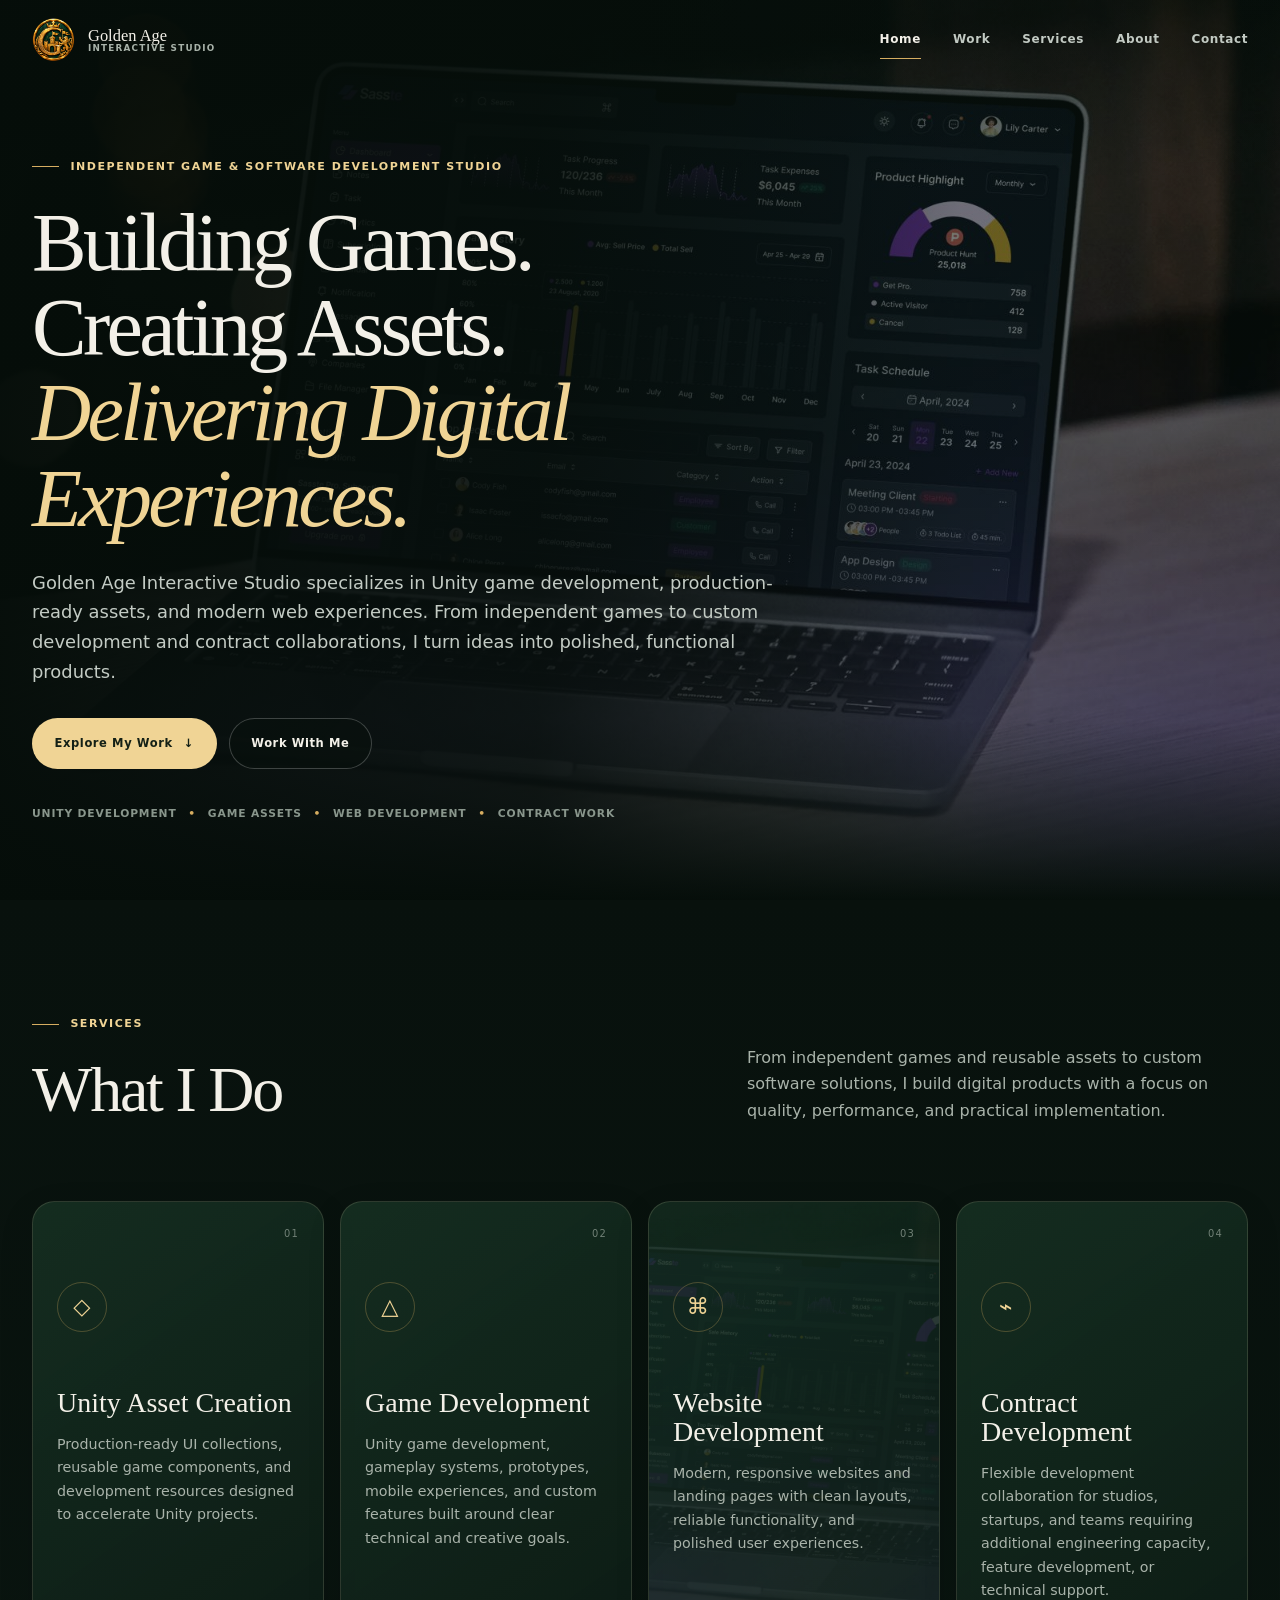
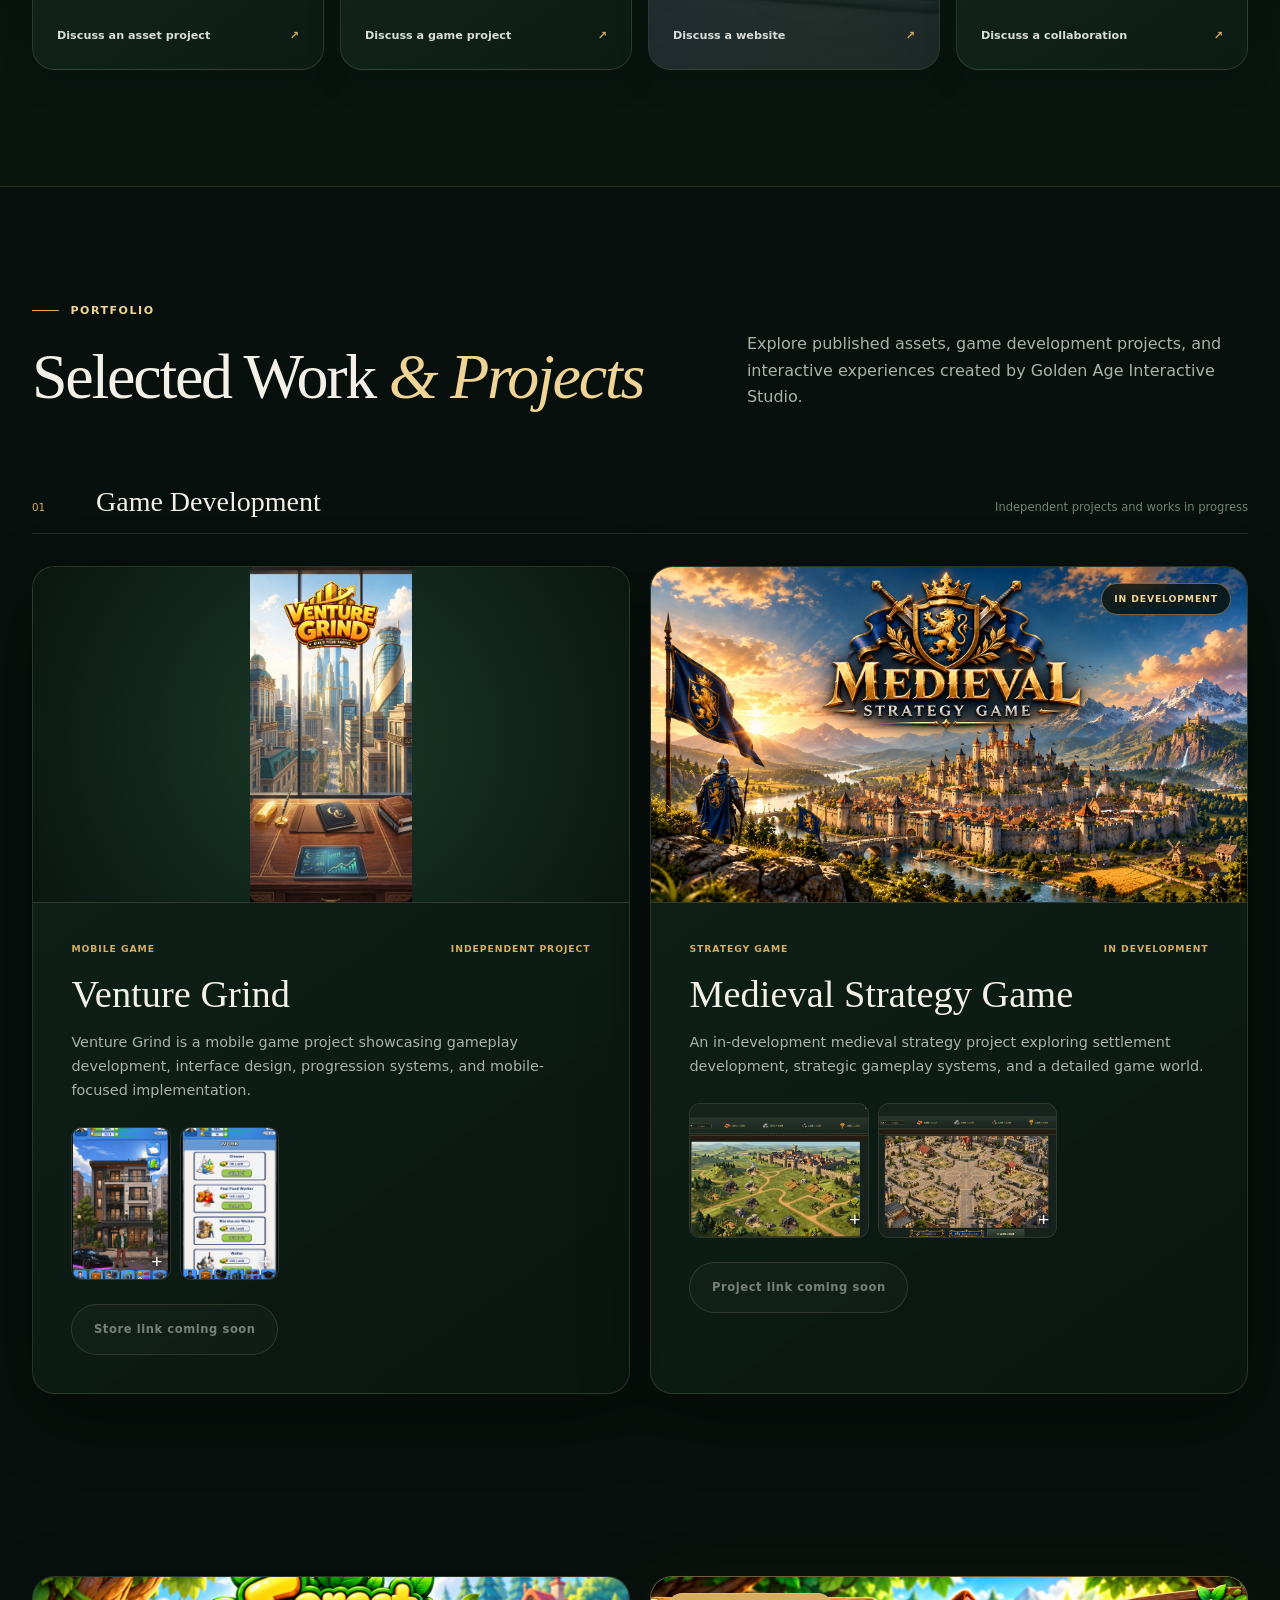
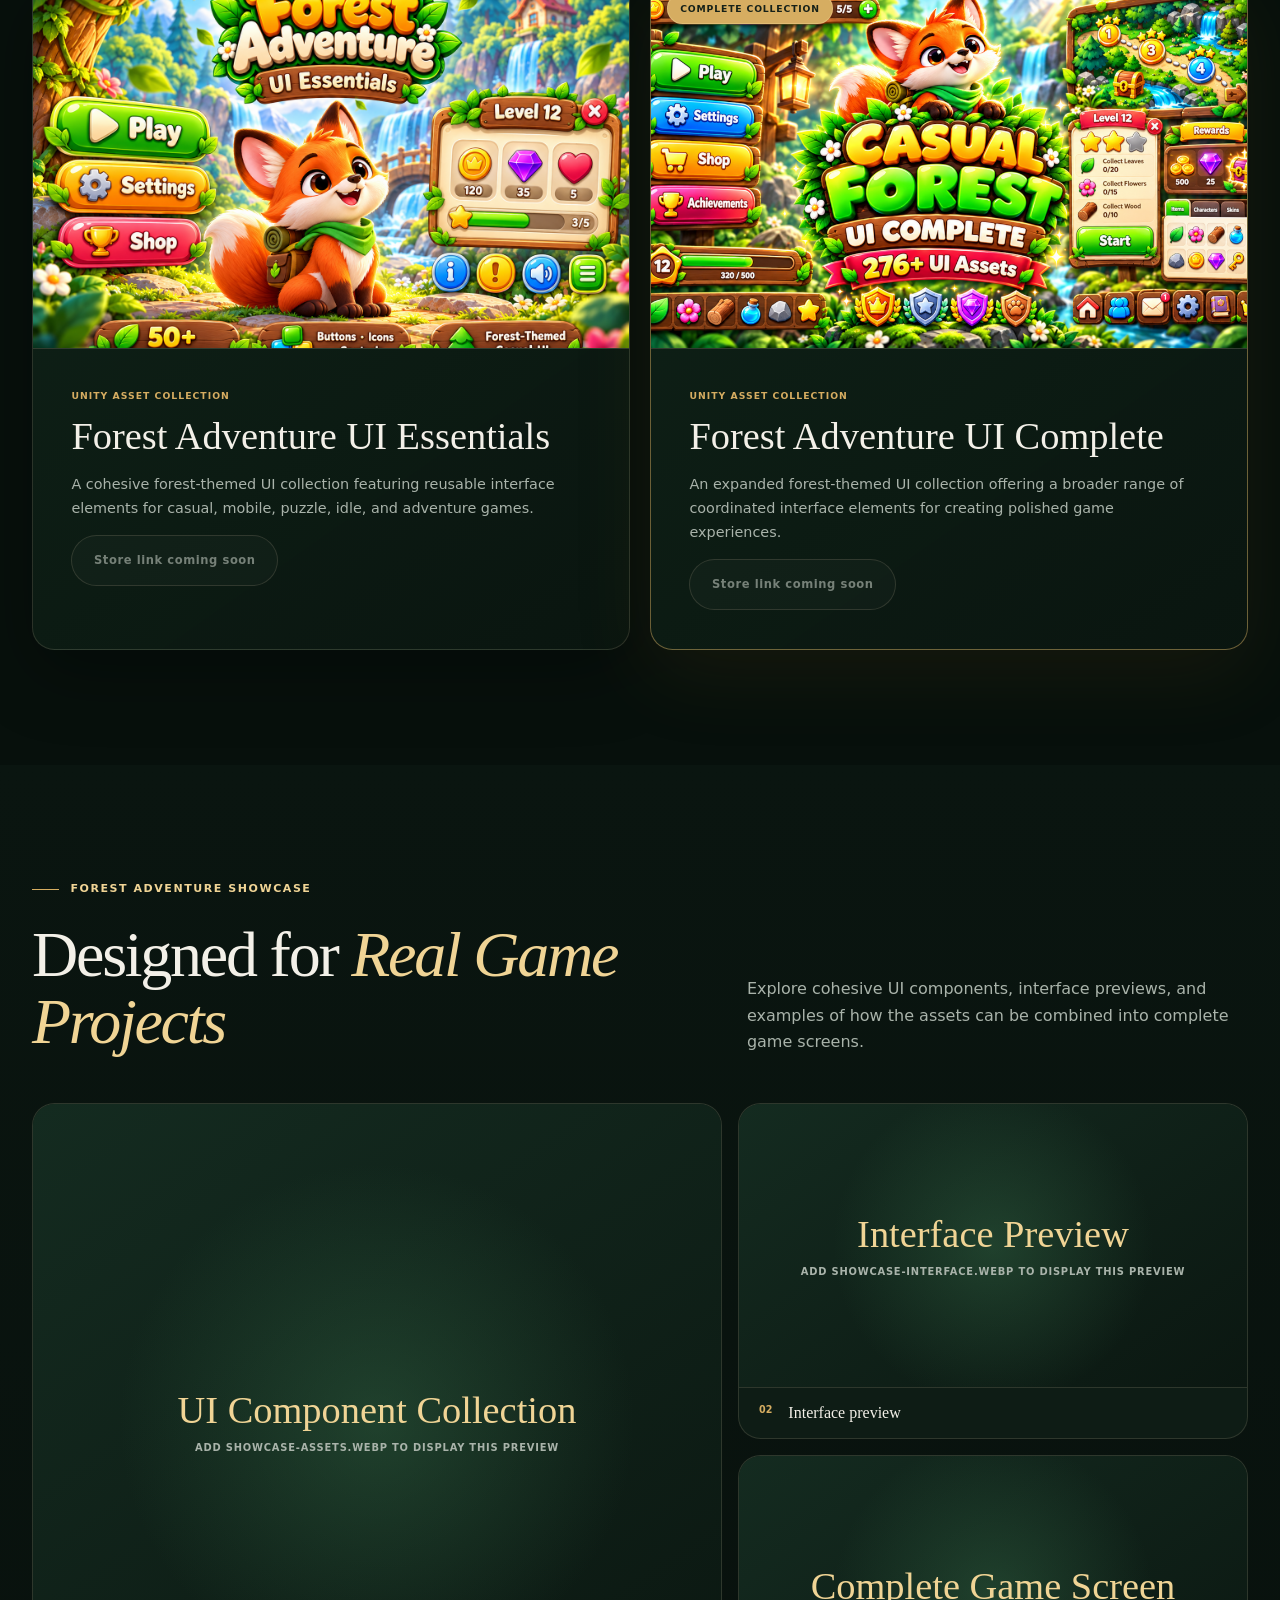
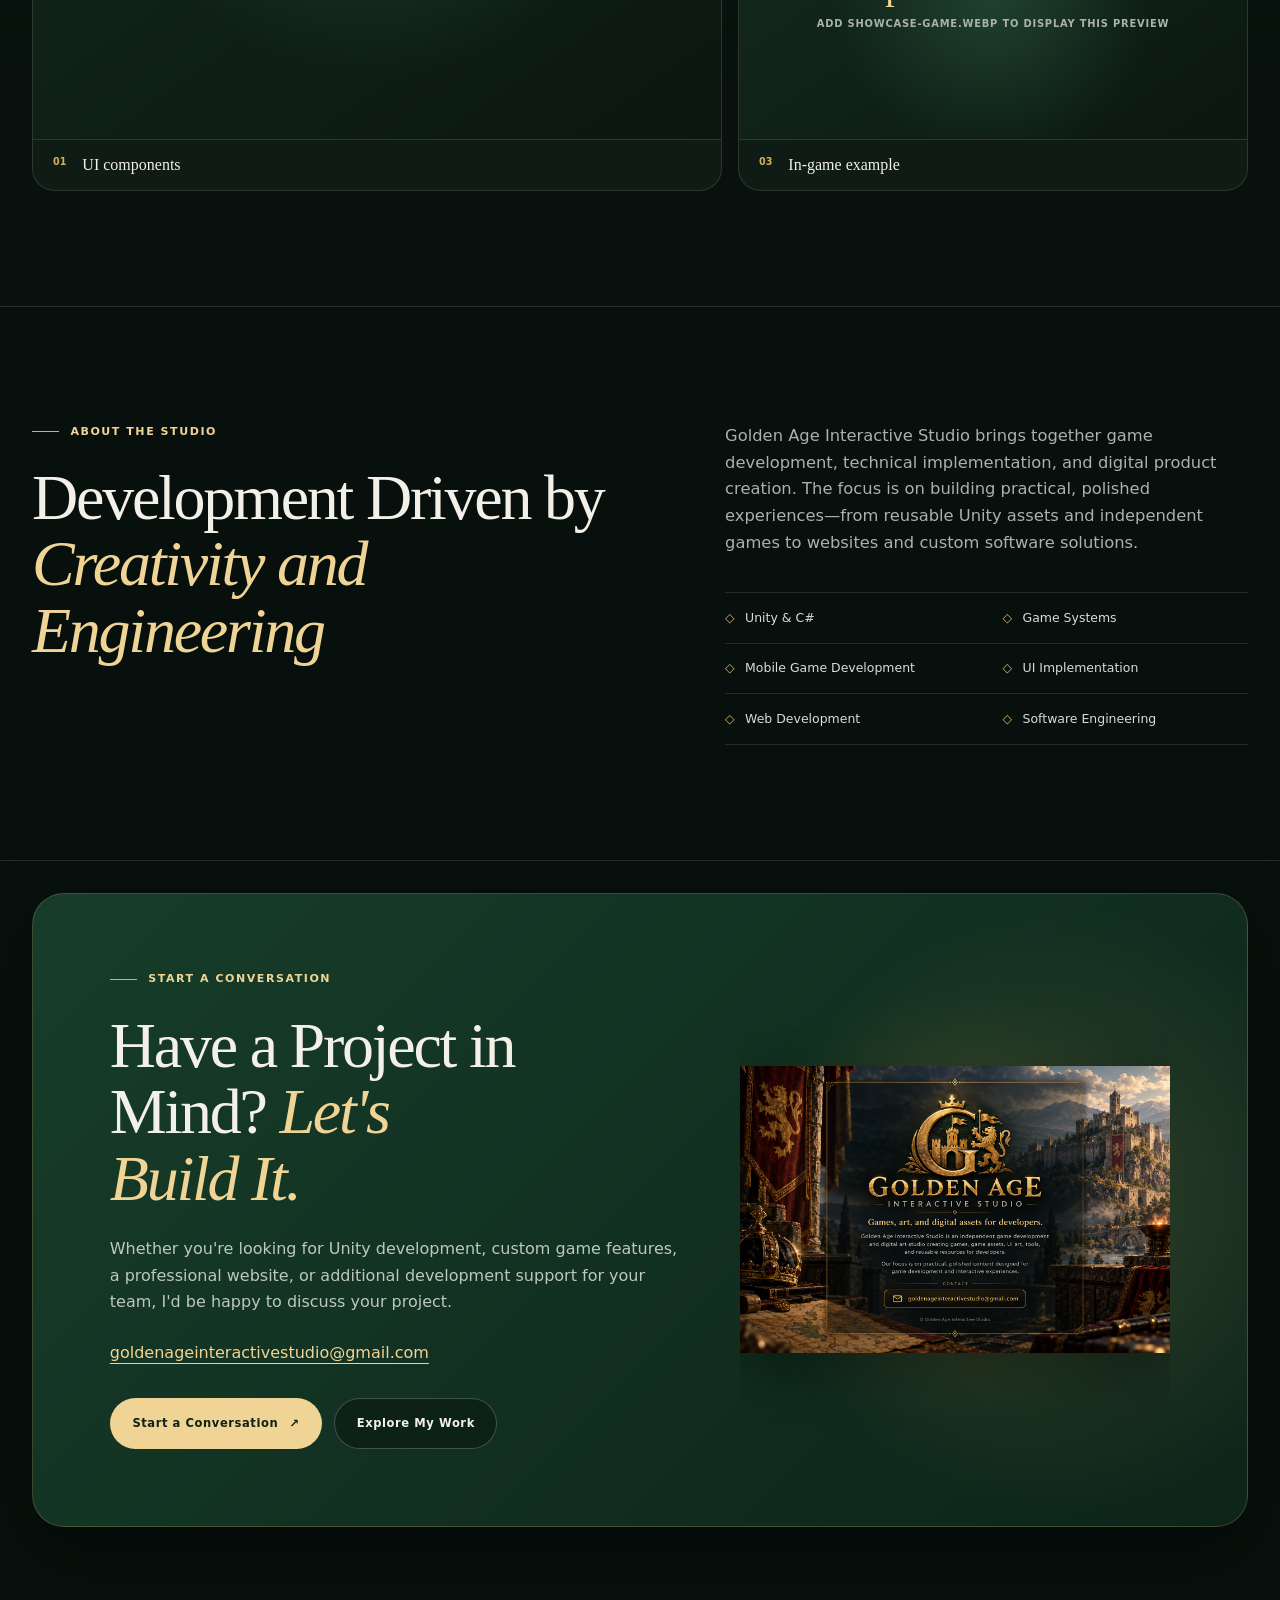
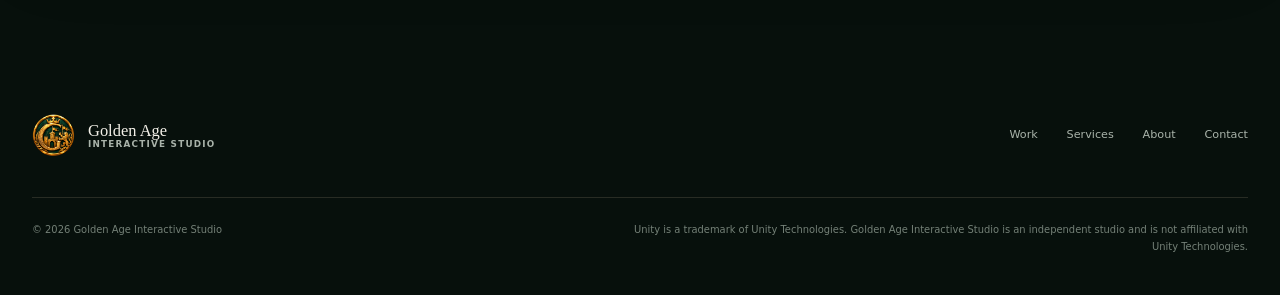
==== commit e7a3f41f: "portfolio redesign" ====
--- a/index.html
+++ b/index.html
@@ -1,302 +1,124 @@
 <!doctype html>
 <html lang="en">
-  <head>
-    <meta charset="UTF-8">
-    <meta name="viewport" content="width=device-width, initial-scale=1.0">
-    <meta name="theme-color" content="#09110e">
-    <meta name="color-scheme" content="dark">
+<head>
+  <meta charset="UTF-8">
+  <meta name="viewport" content="width=device-width, initial-scale=1.0">
+  <meta name="theme-color" content="#08110d">
+  <meta name="color-scheme" content="dark">
+  <title>Golden Age Interactive Studio | Game Development, Unity Assets &amp; Web Services</title>
+  <meta name="description" content="Golden Age Interactive Studio creates Unity assets, develops games and websites, and provides flexible contract software development services.">
+  <meta property="og:type" content="website">
+  <meta property="og:site_name" content="Golden Age Interactive Studio">
+  <meta property="og:title" content="Golden Age Interactive Studio | Game Development, Unity Assets &amp; Web Services">
+  <meta property="og:description" content="Unity assets, game development, website development, and contract software engineering from an independent studio.">
+  <meta property="og:image" content="assets/images/og-preview.webp">
+  <meta property="og:image:alt" content="Golden Age Interactive Studio portfolio preview">
+  <meta name="twitter:card" content="summary_large_image">
+  <link rel="icon" href="assets/images/favicon.png" type="image/png">
+  <link rel="stylesheet" href="css/styles.css">
+  <script src="js/main.js" defer></script>
+</head>
+<body>
+  <a class="skip-link" href="#main-content">Skip to content</a>
+  <header class="site-header" data-header>
+    <div class="nav-shell container">
+      <a class="brand" href="#home" aria-label="Golden Age Interactive Studio home">
+        <span class="brand-mark"><img src="assets/images/small_logo.webp" alt="" data-fallback-image><span class="brand-fallback" aria-hidden="true">GA</span></span>
+        <span class="brand-name">Golden Age <span>Interactive Studio</span></span>
+      </a>
+      <button class="nav-toggle" type="button" aria-expanded="false" aria-controls="primary-navigation" aria-label="Open navigation" data-nav-toggle><span></span><span></span><span></span></button>
+      <nav class="primary-nav" id="primary-navigation" aria-label="Primary navigation" data-nav>
+        <a href="#home">Home</a><a href="#work">Work</a><a href="#services">Services</a><a href="#about">About</a><a href="#contact">Contact</a>
+      </nav>
+    </div>
+  </header>
 
-    <title>Golden Age Interactive Studio | Unity Assets &amp; Game Development Tools</title>
-    <meta
-      name="description"
-      content="Golden Age Interactive Studio creates polished Unity assets, UI packs, tools, templates, and game-development resources for developers."
-    >
+  <main id="main-content">
+    <section class="hero" id="home" aria-labelledby="hero-title">
+      <div class="hero-media" aria-hidden="true"><img src="assets/images/hero-studio.webp" alt="" fetchpriority="high" data-fallback-image><span class="media-fallback">Game, asset, and software development studio</span></div>
+      <div class="hero-shade" aria-hidden="true"></div>
+      <div class="container hero-content">
+        <div class="hero-copy reveal">
+          <p class="eyebrow"><span></span> Independent Game &amp; Software Development Studio</p>
+          <h1 id="hero-title">Building Games. Creating Assets. <em>Delivering Digital Experiences.</em></h1>
+          <p class="hero-description">Golden Age Interactive Studio specializes in Unity game development, production-ready assets, and modern web experiences. From independent games to custom development and contract collaborations, I turn ideas into polished, functional products.</p>
+          <div class="button-row"><a class="button button-primary" href="#work">Explore My Work <span aria-hidden="true">↓</span></a><a class="button button-secondary" href="#contact">Work With Me</a></div>
+          <p class="hero-note">Unity Development <i>•</i> Game Assets <i>•</i> Web Development <i>•</i> Contract Work</p>
+        </div>
+      </div>
+    </section>
 
-    <meta property="og:type" content="website">
-    <meta property="og:site_name" content="Golden Age Interactive Studio">
-    <meta property="og:title" content="Golden Age Interactive Studio | Unity Assets &amp; Game Development Tools">
-    <meta
-      property="og:description"
-      content="Polished Unity assets, UI packs, tools, templates, and game-development resources for developers."
-    >
-    <meta property="og:image" content="assets/images/forest-adventure-cover.webp">
-    <meta name="twitter:card" content="summary_large_image">
+    <section class="section services" id="services" aria-labelledby="services-title">
+      <div class="container">
+        <header class="section-heading reveal"><div><p class="eyebrow"><span></span> Services</p><h2 id="services-title">What I Do</h2></div><p>From independent games and reusable assets to custom software solutions, I build digital products with a focus on quality, performance, and practical implementation.</p></header>
+        <div class="service-grid">
+          <a class="service-card reveal" href="#contact"><span class="card-number">01</span><span class="service-icon" aria-hidden="true">◇</span><h3>Unity Asset Creation</h3><p>Production-ready UI collections, reusable game components, and development resources designed to accelerate Unity projects.</p><span class="card-link">Discuss an asset project <b>↗</b></span></a>
+          <a class="service-card reveal" href="#contact" data-delay="1"><span class="card-number">02</span><span class="service-icon" aria-hidden="true">△</span><h3>Game Development</h3><p>Unity game development, gameplay systems, prototypes, mobile experiences, and custom features built around clear technical and creative goals.</p><span class="card-link">Discuss a game project <b>↗</b></span></a>
+          <a class="service-card service-card-image reveal" href="#contact" data-delay="2"><img src="assets/images/web-development-01.webp" alt="Modern website interface displayed on a laptop" loading="lazy" data-fallback-image><span class="card-number">03</span><span class="service-icon" aria-hidden="true">⌘</span><h3>Website Development</h3><p>Modern, responsive websites and landing pages with clean layouts, reliable functionality, and polished user experiences.</p><span class="card-link">Discuss a website <b>↗</b></span></a>
+          <a class="service-card reveal" href="#contact" data-delay="3"><span class="card-number">04</span><span class="service-icon" aria-hidden="true">⌁</span><h3>Contract Development</h3><p>Flexible development collaboration for studios, startups, and teams requiring additional engineering capacity, feature development, or technical support.</p><span class="card-link">Discuss a collaboration <b>↗</b></span></a>
+        </div>
+      </div>
+    </section>
 
-    <link rel="icon" href="assets/images/favicon.png" type="image/png">
-    <link rel="stylesheet" href="css/styles.css">
-    <script src="js/main.js" defer></script>
-  </head>
-
-  <body>
-    <a class="skip-link" href="#main-content">Skip to content</a>
-
-    <header class="site-header" data-header>
-      <div class="nav-shell container">
-        <a class="brand" href="#home" aria-label="Golden Age Interactive Studio home">
-          <span class="brand-mark" aria-hidden="true">
-            <img src="assets/images/logo.webp" alt="" data-fallback-image>
-            <span class="brand-monogram">GA</span>
-          </span>
-          <span class="brand-name">Golden Age <span>Interactive Studio</span></span>
-        </a>
-
-        <button
-          class="nav-toggle"
-          type="button"
-          aria-expanded="false"
-          aria-controls="primary-navigation"
-          aria-label="Open navigation"
-          data-nav-toggle
-        >
-          <span></span><span></span><span></span>
-        </button>
-
-        <nav class="primary-nav" id="primary-navigation" aria-label="Primary navigation" data-nav>
-          <a href="#home">Home</a>
-          <a href="#about">About</a>
-          <a href="#assets">Assets</a>
-          <a href="#contact">Contact</a>
-        </nav>
-      </div>
-    </header>
-
-    <main id="main-content">
-      <section class="hero section" id="home" aria-labelledby="hero-title">
-        <div class="hero-orb hero-orb-one" aria-hidden="true"></div>
-        <div class="hero-orb hero-orb-two" aria-hidden="true"></div>
-
-        <div class="hero-grid container">
-          <div class="hero-copy reveal">
-            <p class="eyebrow"><span></span> Independent Game Development Studio</p>
-            <h1 id="hero-title">Crafting game-ready assets <em>for developers.</em></h1>
-            <p class="hero-description">
-              Golden Age Interactive Studio creates polished Unity assets, tools, UI systems,
-              and reusable resources that help developers bring better games to life.
-            </p>
-            <div class="hero-actions">
-              <a class="button button-primary" href="#assets">Explore Our Assets <span aria-hidden="true">↗</span></a>
-              <a class="button button-secondary" href="#contact">Contact Us</a>
+    <section class="section work" id="work" aria-labelledby="work-title">
+      <div class="container">
+        <header class="section-heading reveal"><div><p class="eyebrow"><span></span> Portfolio</p><h2 id="work-title">Selected Work <em>&amp; Projects</em></h2></div><p>Explore published assets, game development projects, and interactive experiences created by Golden Age Interactive Studio.</p></header>
+        <div class="category-heading reveal"><span>01</span><h3>Game Development</h3><p>Independent projects and works in progress</p></div>
+        <div class="project-grid">
+          <article class="project-card reveal">
+            <div class="project-cover portrait-cover image-shell"><img src="assets/images/venture-grind-cover.webp" alt="Venture Grind mobile game cover" loading="lazy" data-fallback-image><span class="image-placeholder">Venture Grind<small>Project artwork coming soon</small></span></div>
+            <div class="project-copy"><div class="project-meta"><span>Mobile Game</span><span>Independent Project</span></div><h4>Venture Grind</h4><p>Venture Grind is a mobile game project showcasing gameplay development, interface design, progression systems, and mobile-focused implementation.</p>
+              <div class="mini-gallery" aria-label="Venture Grind screenshots">
+                <button class="thumb" type="button" data-gallery="venture" data-src="assets/images/venture-grind-01.webp" data-alt="Venture Grind mobile gameplay screen" aria-label="Open Venture Grind screenshot 1"><img src="assets/images/venture-grind-01.webp" alt="" loading="lazy" data-fallback-image></button>
+                <button class="thumb" type="button" data-gallery="venture" data-src="assets/images/venture-grind-02.webp" data-alt="Venture Grind progression and interface screen" aria-label="Open Venture Grind screenshot 2"><img src="assets/images/venture-grind-02.webp" alt="" loading="lazy" data-fallback-image></button>
+              </div><span class="button button-muted" data-config-link="VENTURE_GRIND_GOOGLE_PLAY_URL" data-label="View on Google Play">Store link coming soon</span>
             </div>
-            <div class="hero-note" aria-label="Studio focus">
-              <span class="status-dot" aria-hidden="true"></span>
-              <span>Built for real development workflows</span>
-            </div>
-          </div>
-
-          <div class="hero-visual reveal" data-delay="1">
-            <div class="image-frame image-frame-hero">
-              <img
-                src="assets/images/hero.webp"
-                alt="Preview of Golden Age Interactive Studio game-development assets"
-                data-fallback-image
-              >
-              <div class="image-fallback" aria-hidden="true">
-                <div class="scene-glow"></div>
-                <div class="scene-card scene-card-back"></div>
-                <div class="scene-card scene-card-front">
-                  <span class="scene-icon">✦</span>
-                  <span class="scene-line scene-line-wide"></span>
-                  <span class="scene-line"></span>
-                  <span class="scene-buttons"><i></i><i></i><i></i></span>
-                </div>
-                <span class="placeholder-caption">Studio Asset Preview</span>
-              </div>
-            </div>
-            <div class="floating-chip chip-top"><span>✦</span> Polished UI</div>
-            <div class="floating-chip chip-bottom"><span>✓</span> Unity Ready</div>
-          </div>
-        </div>
-      </section>
-
-      <section class="about section" id="about" aria-labelledby="about-title">
-        <div class="container">
-          <div class="section-heading reveal">
-            <div>
-              <p class="eyebrow"><span></span> About the Studio</p>
-              <h2 id="about-title">Quality assets.<br><em>Practical by design.</em></h2>
-            </div>
-            <p>
-              We focus on polished, practical assets that help developers build faster while
-              maintaining professional visual quality and clear, usable interfaces.
-            </p>
-          </div>
-
-          <div class="feature-grid">
-            <article class="feature-card reveal">
-              <span class="feature-number">01</span>
-              <div class="feature-icon" aria-hidden="true">◆</div>
-              <h3>Production Ready</h3>
-              <p>Thoughtfully prepared assets designed to fit smoothly into real projects.</p>
-            </article>
-            <article class="feature-card reveal" data-delay="1">
-              <span class="feature-number">02</span>
-              <div class="feature-icon" aria-hidden="true">⌁</div>
-              <h3>Developer Focused</h3>
-              <p>Resources shaped around usability, clarity, and practical development needs.</p>
-            </article>
-            <article class="feature-card reveal" data-delay="2">
-              <span class="feature-number">03</span>
-              <div class="feature-icon" aria-hidden="true">↳</div>
-              <h3>Easy Integration</h3>
-              <p>Cohesive visual systems that are simple to adapt and ready to build upon.</p>
-            </article>
-          </div>
-        </div>
-      </section>
-
-      <section class="assets section" id="assets" aria-labelledby="assets-title">
-        <div class="container">
-          <div class="section-kicker reveal">
-            <p class="eyebrow"><span></span> Featured Asset</p>
-            <span class="section-index">01 / COLLECTION</span>
-          </div>
-
-          <article class="product-card reveal">
-            <div class="product-visual image-frame">
-              <img
-                src="assets/images/forest-adventure-cover.webp"
-                alt="Forest Adventure UI Essentials asset pack cover"
-                data-fallback-image
-              >
-              <div class="image-fallback product-fallback" aria-hidden="true">
-                <span class="leaf leaf-one">◆</span>
-                <span class="leaf leaf-two">◆</span>
-                <span class="leaf leaf-three">◆</span>
-                <div class="product-demo">
-                  <span class="demo-kicker">UI ASSET PACK</span>
-                  <strong>Forest<br>Adventure</strong>
-                  <span class="demo-button">PLAY</span>
-                </div>
-                <span class="placeholder-caption">Product Cover</span>
-              </div>
-            </div>
-
-            <div class="product-content">
-              <div class="product-label"><span>Featured release</span><span class="availability">Unity Asset</span></div>
-              <h2 id="assets-title">Forest Adventure<br><em>UI Essentials</em></h2>
-              <p>
-                A cohesive forest-themed UI collection for casual, mobile, puzzle, idle, and
-                adventure games. Bright, soft 3D styling brings controls and interface elements
-                together in one polished visual system.
-              </p>
-
-              <ul class="tag-list" aria-label="Product features">
-                <li>Buttons</li>
-                <li>Icons</li>
-                <li>Controls</li>
-                <li>Transparent PNG</li>
-                <li>Unity Ready</li>
-              </ul>
-
-              <div class="product-actions">
-                <!-- Replace # below with the final Unity Asset Store product URL. -->
-                <a class="button button-primary" href="#" data-placeholder-store>Unity Asset Store <span aria-hidden="true">↗</span></a>
-                <!-- Replace # below with the final itch.io product URL. -->
-                <a class="button button-secondary" href="#" data-placeholder-store>itch.io <span aria-hidden="true">↗</span></a>
-              </div>
-              <p class="store-notice" role="status" aria-live="polite" data-store-notice></p>
+          </article>
+          <article class="project-card reveal" data-delay="1">
+            <div class="project-cover image-shell"><img src="assets/images/medieval-strategy-cover.webp" alt="Medieval strategy game settlement scene" loading="lazy" data-fallback-image><span class="image-placeholder">Medieval Strategy Project<small>Project artwork coming soon</small></span><span class="status-label">In Development</span></div>
+            <div class="project-copy"><div class="project-meta"><span>Strategy Game</span><span>In Development</span></div><h4>Medieval Strategy Game</h4><p>An in-development medieval strategy project exploring settlement development, strategic gameplay systems, and a detailed game world.</p>
+              <div class="mini-gallery wide" aria-label="Medieval strategy game screenshots">
+                <button class="thumb" type="button" data-gallery="medieval" data-src="assets/images/medieval-strategy-01.webp" data-alt="Medieval strategy game settlement overview" aria-label="Open medieval strategy screenshot 1"><img src="assets/images/medieval-strategy-01.webp" alt="" loading="lazy" data-fallback-image></button>
+                <button class="thumb" type="button" data-gallery="medieval" data-src="assets/images/medieval-strategy-02.webp" data-alt="Medieval strategy game world view" aria-label="Open medieval strategy screenshot 2"><img src="assets/images/medieval-strategy-02.webp" alt="" loading="lazy" data-fallback-image></button>
+              </div><span class="button button-muted" data-config-link="MEDIEVAL_STRATEGY_URL" data-label="View Project">Project link coming soon</span>
             </div>
           </article>
         </div>
-      </section>
 
-      <section class="showcase section" aria-labelledby="showcase-title">
-        <div class="container">
-          <div class="section-heading compact reveal">
-            <div>
-              <p class="eyebrow"><span></span> Product Showcase</p>
-              <h2 id="showcase-title">Designed as one<br><em>cohesive system.</em></h2>
-            </div>
-            <p>From individual components to complete in-game screens.</p>
-          </div>
+        <div class="category-heading category-assets reveal"><span>02</span><h3>Unity Asset Collections</h3><p>Reusable, production-ready interface systems</p></div>
+        <div class="asset-grid">
+          <article class="asset-card reveal"><div class="asset-cover image-shell"><img src="assets/images/forest-essentials-cover.webp" alt="Forest Adventure UI Essentials collection cover" loading="lazy" data-fallback-image><span class="image-placeholder">Forest Adventure<small>UI Essentials</small></span></div><div class="asset-copy"><p class="project-type">Unity Asset Collection</p><h4>Forest Adventure UI Essentials</h4><p>A cohesive forest-themed UI collection featuring reusable interface elements for casual, mobile, puzzle, idle, and adventure games.</p><span class="button button-muted" data-config-link="FOREST_ESSENTIALS_UNITY_URL" data-label="View on Unity Asset Store">Store link coming soon</span></div></article>
+          <article class="asset-card asset-card-premium reveal" data-delay="1"><div class="premium-label">Complete Collection</div><div class="asset-cover image-shell"><img src="assets/images/forest-complete-cover.webp" alt="Forest Adventure UI Complete collection cover" loading="lazy" data-fallback-image><span class="image-placeholder">Forest Adventure<small>UI Complete</small></span></div><div class="asset-copy"><p class="project-type">Unity Asset Collection</p><h4>Forest Adventure UI Complete</h4><p>An expanded forest-themed UI collection offering a broader range of coordinated interface elements for creating polished game experiences.</p><span class="button button-muted" data-config-link="FOREST_COMPLETE_UNITY_URL" data-label="Explore Complete Collection">Store link coming soon</span></div></article>
+        </div>
+      </div>
+    </section>
 
-          <div class="gallery-grid">
-            <figure class="gallery-card gallery-card-large reveal">
-              <div class="gallery-image image-frame">
-                <img src="assets/images/showcase-assets.webp" alt="Forest Adventure UI asset collection" data-fallback-image>
-                <div class="image-fallback gallery-fallback fallback-assets" aria-hidden="true">
-                  <span class="mini-button">PLAY</span><span class="mini-button">SHOP</span>
-                  <span class="mini-round">★</span><span class="mini-round">⚙</span><span class="mini-round">▶</span>
-                </div>
-              </div>
-              <figcaption><span>01</span><strong>UI Asset Collection</strong></figcaption>
-            </figure>
+    <section class="section showcase" aria-labelledby="showcase-title">
+      <div class="container">
+        <header class="section-heading compact reveal"><div><p class="eyebrow"><span></span> Forest Adventure Showcase</p><h2 id="showcase-title">Designed for <em>Real Game Projects</em></h2></div><p>Explore cohesive UI components, interface previews, and examples of how the assets can be combined into complete game screens.</p></header>
+        <div class="showcase-grid">
+          <figure class="showcase-card showcase-main reveal"><div class="image-shell"><img src="assets/images/showcase-assets.webp" alt="Forest Adventure reusable UI component collection" loading="lazy" data-fallback-image><span class="image-placeholder"><b>UI Component Collection</b><small>Add showcase-assets.webp to display this preview</small></span></div><figcaption><span>01</span> UI components</figcaption></figure>
+          <figure class="showcase-card reveal" data-delay="1"><div class="image-shell"><img src="assets/images/showcase-interface.webp" alt="Forest Adventure interface preview" loading="lazy" data-fallback-image><span class="image-placeholder"><b>Interface Preview</b><small>Add showcase-interface.webp to display this preview</small></span></div><figcaption><span>02</span> Interface preview</figcaption></figure>
+          <figure class="showcase-card reveal" data-delay="2"><div class="image-shell"><img src="assets/images/showcase-game.webp" alt="Forest Adventure UI used in a complete game screen" loading="lazy" data-fallback-image><span class="image-placeholder"><b>Complete Game Screen</b><small>Add showcase-game.webp to display this preview</small></span></div><figcaption><span>03</span> In-game example</figcaption></figure>
+        </div>
+      </div>
+    </section>
 
-            <figure class="gallery-card reveal" data-delay="1">
-              <div class="gallery-image image-frame">
-                <img src="assets/images/showcase-interface.webp" alt="Forest-themed game interface preview" data-fallback-image>
-                <div class="image-fallback gallery-fallback fallback-interface" aria-hidden="true">
-                  <span class="mock-panel"><i></i><i></i><i></i></span>
-                </div>
-              </div>
-              <figcaption><span>02</span><strong>Interface Preview</strong></figcaption>
-            </figure>
+    <section class="section about" id="about" aria-labelledby="about-title">
+      <div class="container about-grid"><div class="about-intro reveal"><p class="eyebrow"><span></span> About the Studio</p><h2 id="about-title">Development Driven by <em>Creativity and Engineering</em></h2></div><div class="about-copy reveal" data-delay="1"><p>Golden Age Interactive Studio brings together game development, technical implementation, and digital product creation. The focus is on building practical, polished experiences—from reusable Unity assets and independent games to websites and custom software solutions.</p><ul class="expertise-list" aria-label="Areas of expertise"><li>Unity &amp; C#</li><li>Game Systems</li><li>Mobile Game Development</li><li>UI Implementation</li><li>Web Development</li><li>Software Engineering</li></ul></div></div>
+    </section>
 
-            <figure class="gallery-card reveal" data-delay="2">
-              <div class="gallery-image image-frame">
-                <img src="assets/images/showcase-game.webp" alt="Forest Adventure UI shown in a game scene" data-fallback-image>
-                <div class="image-fallback gallery-fallback fallback-game" aria-hidden="true">
-                  <span class="mock-hud">250</span><span class="mock-action">▶</span>
-                </div>
-              </div>
-              <figcaption><span>03</span><strong>In-Game Example</strong></figcaption>
-            </figure>
-          </div>
-        </div>
-      </section>
+    <section class="section contact" id="contact" aria-labelledby="contact-title">
+      <div class="container contact-shell reveal">
+        <div class="contact-copy"><p class="eyebrow"><span></span> Start a Conversation</p><h2 id="contact-title">Have a Project in Mind? <em>Let's Build It.</em></h2><p>Whether you're looking for Unity development, custom game features, a professional website, or additional development support for your team, I'd be happy to discuss your project.</p><a class="contact-email" href="mailto:goldenageinteractivestudio@gmail.com?subject=Project%20enquiry%20for%20Golden%20Age%20Interactive%20Studio">goldenageinteractivestudio@gmail.com</a><div class="button-row"><a class="button button-primary" href="mailto:goldenageinteractivestudio@gmail.com?subject=Project%20enquiry%20for%20Golden%20Age%20Interactive%20Studio">Start a Conversation <span aria-hidden="true">↗</span></a><a class="button button-secondary" href="#work">Explore My Work</a></div></div>
+        <div class="contact-logo image-shell"><img src="assets/images/big_logo.webp" alt="Golden Age Interactive Studio crest" loading="lazy" data-fallback-image><span class="image-placeholder">Golden Age<small>Interactive Studio</small></span></div>
+      </div>
+    </section>
+  </main>
 
-      <section class="future section" aria-labelledby="future-title">
-        <div class="container future-shell reveal">
-          <div class="future-copy">
-            <p class="eyebrow"><span></span> What’s Next</p>
-            <h2 id="future-title">More tools for the<br><em>games ahead.</em></h2>
-            <p>
-              Golden Age Interactive Studio is growing beyond its first release, with more
-              focused resources for independent developers on the way.
-            </p>
-          </div>
-          <ul class="future-list">
-            <li><span>01</span> UI Packs <i aria-hidden="true">↗</i></li>
-            <li><span>02</span> Game Systems <i aria-hidden="true">↗</i></li>
-            <li><span>03</span> Templates <i aria-hidden="true">↗</i></li>
-            <li><span>04</span> Developer Tools <i aria-hidden="true">↗</i></li>
-          </ul>
-        </div>
-      </section>
+  <footer class="site-footer"><div class="container footer-main"><a class="brand" href="#home" aria-label="Golden Age Interactive Studio home"><span class="brand-mark"><img src="assets/images/small_logo.webp" alt="" loading="lazy" data-fallback-image><span class="brand-fallback" aria-hidden="true">GA</span></span><span class="brand-name">Golden Age <span>Interactive Studio</span></span></a><nav class="footer-nav" aria-label="Footer navigation"><a href="#work">Work</a><a href="#services">Services</a><a href="#about">About</a><a href="#contact">Contact</a></nav></div><div class="container footer-bottom"><p>© <span data-current-year></span> Golden Age Interactive Studio</p><p>Unity is a trademark of Unity Technologies. Golden Age Interactive Studio is an independent studio and is not affiliated with Unity Technologies.</p></div></footer>
 
-      <section class="contact section" id="contact" aria-labelledby="contact-title">
-        <div class="container contact-shell reveal">
-          <div class="contact-glow" aria-hidden="true"></div>
-          <p class="eyebrow light"><span></span> Start a Conversation</p>
-          <h2 id="contact-title">Let’s build <em>better games.</em></h2>
-          <p>
-            For product support, licensing questions, or general enquiries, contact
-            Golden Age Interactive Studio.
-          </p>
-          <a class="contact-email" href="mailto:goldenageinteractivestudio@gmail.com">
-            goldenageinteractivestudio@gmail.com
-          </a>
-          <a class="button button-light" href="mailto:goldenageinteractivestudio@gmail.com">
-            Send an Email <span aria-hidden="true">↗</span>
-          </a>
-        </div>
-      </section>
-    </main>
-
-    <footer class="site-footer">
-      <div class="container footer-main">
-        <a class="brand footer-brand" href="#home" aria-label="Back to top">
-          <span class="brand-mark" aria-hidden="true"><span class="brand-monogram">GA</span></span>
-          <span class="brand-name">Golden Age <span>Interactive Studio</span></span>
-        </a>
-        <nav class="footer-nav" aria-label="Footer navigation">
-          <a href="#about">About</a><a href="#assets">Assets</a><a href="#contact">Contact</a>
-        </nav>
-      </div>
-      <div class="container footer-bottom">
-        <p>© <span data-current-year></span> Golden Age Interactive Studio</p>
-        <p>Unity is a trademark of Unity Technologies. Golden Age Interactive Studio is an independent publisher and is not affiliated with Unity Technologies.</p>
-      </div>
-    </footer>
-  </body>
+  <dialog class="lightbox" data-lightbox aria-label="Project image viewer"><button class="lightbox-close" type="button" aria-label="Close image viewer" data-lightbox-close>×</button><button class="lightbox-nav lightbox-prev" type="button" aria-label="Previous image" data-lightbox-prev>←</button><figure><img alt="" data-lightbox-image><figcaption data-lightbox-caption></figcaption></figure><button class="lightbox-nav lightbox-next" type="button" aria-label="Next image" data-lightbox-next>→</button></dialog>
+  <noscript><style>.reveal{opacity:1;transform:none}.nav-toggle{display:none}@media(max-width:700px){.primary-nav{position:static;display:flex;opacity:1;pointer-events:auto;transform:none;background:none;border:0;padding:0}.primary-nav a{padding:.4rem}}</style></noscript>
+</body>
 </html>
--- a/css/styles.css
+++ b/css/styles.css
@@ -1,1368 +1,16 @@
-:root {
-  --color-bg: #08100d;
-  --color-bg-soft: #0c1712;
-  --color-surface: #102019;
-  --color-surface-light: #162a21;
-  --color-green: #193f2d;
-  --color-green-light: #2d7050;
-  --color-gold: #d6ad61;
-  --color-gold-light: #f1d394;
-  --color-text: #f2f0e8;
-  --color-muted: #a8b2a9;
-  --color-line: rgba(237, 223, 190, 0.13);
-  --font-display: Georgia, "Times New Roman", serif;
-  --font-body: Inter, ui-sans-serif, system-ui, -apple-system, BlinkMacSystemFont, "Segoe UI", sans-serif;
-  --shadow-soft: 0 24px 80px rgba(0, 0, 0, 0.3);
-  --radius-sm: 0.75rem;
-  --radius-md: 1.25rem;
-  --radius-lg: 2rem;
-  --container: 75rem;
-  --header-height: 5rem;
-  --section-space: clamp(5rem, 10vw, 9rem);
-  --transition: 240ms ease;
-}
-
-*,
-*::before,
-*::after {
-  box-sizing: border-box;
-}
-
-html {
-  scroll-behavior: smooth;
-  scroll-padding-top: calc(var(--header-height) + 1rem);
-}
-
-body {
-  margin: 0;
-  min-width: 20rem;
-  background: var(--color-bg);
-  color: var(--color-text);
-  font-family: var(--font-body);
-  line-height: 1.6;
-  overflow-x: hidden;
-}
-
-body::before {
-  position: fixed;
-  inset: 0;
-  z-index: -2;
-  background:
-    radial-gradient(circle at 8% 12%, rgba(57, 115, 82, 0.14), transparent 30rem),
-    radial-gradient(circle at 92% 70%, rgba(214, 173, 97, 0.06), transparent 26rem),
-    linear-gradient(180deg, #09130f 0%, #08100d 58%, #0a1410 100%);
-  content: "";
-}
-
-body::after {
-  position: fixed;
-  inset: 0;
-  z-index: -1;
-  opacity: 0.16;
-  background-image: radial-gradient(rgba(255, 255, 255, 0.22) 0.5px, transparent 0.5px);
-  background-size: 7px 7px;
-  content: "";
-  pointer-events: none;
-}
-
-img {
-  display: block;
-  max-width: 100%;
-}
-
-a {
-  color: inherit;
-}
-
-button,
-a {
-  -webkit-tap-highlight-color: transparent;
-}
-
-:focus-visible {
-  outline: 2px solid var(--color-gold-light);
-  outline-offset: 4px;
-}
-
-.container {
-  width: min(calc(100% - 2.5rem), var(--container));
-  margin-inline: auto;
-}
-
-.section {
-  position: relative;
-  padding-block: var(--section-space);
-}
-
-.skip-link {
-  position: fixed;
-  top: 0.75rem;
-  left: 0.75rem;
-  z-index: 999;
-  padding: 0.75rem 1rem;
-  border-radius: 0.5rem;
-  background: var(--color-gold-light);
-  color: #101711;
-  font-weight: 700;
-  transform: translateY(-150%);
-  transition: transform var(--transition);
-}
-
-.skip-link:focus {
-  transform: translateY(0);
-}
-
-.site-header {
-  position: fixed;
-  top: 0;
-  right: 0;
-  left: 0;
-  z-index: 100;
-  border-bottom: 1px solid transparent;
-  transition: background var(--transition), border-color var(--transition), box-shadow var(--transition);
-}
-
-.site-header.is-scrolled {
-  border-color: var(--color-line);
-  background: rgba(8, 16, 13, 0.86);
-  box-shadow: 0 12px 30px rgba(0, 0, 0, 0.18);
-  backdrop-filter: blur(18px);
-}
-
-.nav-shell {
-  display: flex;
-  min-height: var(--header-height);
-  align-items: center;
-  justify-content: space-between;
-  gap: 2rem;
-}
-
-.brand {
-  display: inline-flex;
-  align-items: center;
-  gap: 0.8rem;
-  color: var(--color-text);
-  text-decoration: none;
-}
-
-.brand-mark {
-  position: relative;
-  display: grid;
-  width: 2.35rem;
-  height: 2.35rem;
-  flex: 0 0 auto;
-  place-items: center;
-  overflow: hidden;
-  border: 1px solid rgba(241, 211, 148, 0.48);
-  border-radius: 50%;
-  background: linear-gradient(145deg, rgba(214, 173, 97, 0.2), rgba(25, 63, 45, 0.4));
-}
-
-.brand-mark img {
-  position: absolute;
-  width: 100%;
-  height: 100%;
-  object-fit: contain;
-}
-
-.brand-mark img.is-missing {
-  display: none;
-}
-
-.brand-monogram {
-  color: var(--color-gold-light);
-  font-family: var(--font-display);
-  font-size: 0.78rem;
-  font-weight: 700;
-  letter-spacing: -0.04em;
-}
-
-.brand-name {
-  display: flex;
-  flex-direction: column;
-  font-family: var(--font-display);
-  font-size: 1rem;
-  font-weight: 700;
-  line-height: 1.05;
-}
-
-.brand-name span {
-  margin-top: 0.18rem;
-  color: var(--color-muted);
-  font-family: var(--font-body);
-  font-size: 0.48rem;
-  font-weight: 600;
-  letter-spacing: 0.17em;
-  text-transform: uppercase;
-}
-
-.primary-nav {
-  display: flex;
-  align-items: center;
-  gap: clamp(1.4rem, 3vw, 2.6rem);
-}
-
-.primary-nav a,
-.footer-nav a {
-  position: relative;
-  color: #c3cbc4;
-  font-size: 0.78rem;
-  font-weight: 650;
-  letter-spacing: 0.08em;
-  text-decoration: none;
-  text-transform: uppercase;
-  transition: color var(--transition);
-}
-
-.primary-nav a::after {
-  position: absolute;
-  right: 0;
-  bottom: -0.55rem;
-  left: 0;
-  height: 1px;
-  background: var(--color-gold);
-  content: "";
-  transform: scaleX(0);
-  transition: transform var(--transition);
-}
-
-.primary-nav a:hover,
-.primary-nav a.is-active,
-.footer-nav a:hover {
-  color: var(--color-gold-light);
-}
-
-.primary-nav a:hover::after,
-.primary-nav a.is-active::after {
-  transform: scaleX(1);
-}
-
-.nav-toggle {
-  display: none;
-  width: 2.75rem;
-  height: 2.75rem;
-  padding: 0;
-  border: 1px solid var(--color-line);
-  border-radius: 50%;
-  background: rgba(255, 255, 255, 0.03);
-  cursor: pointer;
-}
-
-.nav-toggle span {
-  display: block;
-  width: 1.05rem;
-  height: 1px;
-  margin: 0.25rem auto;
-  background: var(--color-text);
-  transition: transform var(--transition), opacity var(--transition);
-}
-
-.hero {
-  display: flex;
-  min-height: 48rem;
-  padding-top: calc(var(--header-height) + clamp(4rem, 9vw, 7rem));
-  align-items: center;
-  overflow: hidden;
-}
-
-.hero-grid {
-  display: grid;
-  grid-template-columns: minmax(0, 0.92fr) minmax(25rem, 0.82fr);
-  align-items: center;
-  gap: clamp(3rem, 7vw, 7rem);
-}
-
-.hero-copy {
-  position: relative;
-  z-index: 2;
-}
-
-.eyebrow {
-  display: flex;
-  margin: 0 0 1.4rem;
-  align-items: center;
-  gap: 0.7rem;
-  color: var(--color-gold-light);
-  font-size: 0.68rem;
-  font-weight: 750;
-  letter-spacing: 0.16em;
-  text-transform: uppercase;
-}
-
-.eyebrow > span {
-  width: 1.8rem;
-  height: 1px;
-  background: var(--color-gold);
-}
-
-h1,
-h2,
-h3,
-p {
-  margin-top: 0;
-}
-
-h1,
-h2 {
-  font-family: var(--font-display);
-  font-weight: 400;
-  letter-spacing: -0.045em;
-  line-height: 0.98;
-}
-
-h1 {
-  max-width: 13ch;
-  margin-bottom: 1.7rem;
-  font-size: clamp(3.25rem, 6.5vw, 6rem);
-}
-
-h1 em,
-h2 em {
-  color: var(--color-gold-light);
-  font-weight: 400;
-}
-
-.hero-description {
-  max-width: 37rem;
-  margin-bottom: 2rem;
-  color: var(--color-muted);
-  font-size: clamp(1rem, 1.3vw, 1.12rem);
-}
-
-.hero-actions,
-.product-actions {
-  display: flex;
-  flex-wrap: wrap;
-  gap: 0.8rem;
-}
-
-.button {
-  display: inline-flex;
-  min-height: 3.2rem;
-  padding: 0.75rem 1.35rem;
-  align-items: center;
-  justify-content: center;
-  gap: 0.75rem;
-  border: 1px solid transparent;
-  border-radius: 999px;
-  font-size: 0.77rem;
-  font-weight: 750;
-  letter-spacing: 0.05em;
-  text-decoration: none;
-  text-transform: uppercase;
-  transition: transform var(--transition), background var(--transition), border-color var(--transition), box-shadow var(--transition);
-}
-
-.button:hover {
-  transform: translateY(-2px);
-}
-
-.button-primary {
-  background: linear-gradient(135deg, var(--color-gold-light), var(--color-gold));
-  box-shadow: 0 10px 35px rgba(214, 173, 97, 0.17);
-  color: #152017;
-}
-
-.button-primary:hover {
-  box-shadow: 0 15px 40px rgba(214, 173, 97, 0.25);
-}
-
-.button-secondary {
-  border-color: var(--color-line);
-  background: rgba(255, 255, 255, 0.025);
-  color: var(--color-text);
-}
-
-.button-secondary:hover {
-  border-color: rgba(241, 211, 148, 0.38);
-  background: rgba(255, 255, 255, 0.06);
-}
-
-.hero-note {
-  display: flex;
-  margin-top: 2.3rem;
-  align-items: center;
-  gap: 0.6rem;
-  color: #8d9b90;
-  font-size: 0.76rem;
-}
-
-.status-dot {
-  width: 0.45rem;
-  height: 0.45rem;
-  border-radius: 50%;
-  background: #79be8e;
-  box-shadow: 0 0 0 4px rgba(121, 190, 142, 0.1), 0 0 12px rgba(121, 190, 142, 0.6);
-}
-
-.hero-visual {
-  position: relative;
-}
-
-.image-frame {
-  position: relative;
-  overflow: hidden;
-  background: #12251b;
-}
-
-.image-frame > img {
-  position: relative;
-  z-index: 2;
-  width: 100%;
-  height: 100%;
-  object-fit: cover;
-}
-
-.image-frame > img.is-missing {
-  display: none;
-}
-
-.image-frame-hero {
-  aspect-ratio: 0.88;
-  border: 1px solid var(--color-line);
-  border-radius: min(12vw, 7rem) var(--radius-lg) min(12vw, 7rem) var(--radius-lg);
-  box-shadow: var(--shadow-soft);
-}
-
-.image-fallback {
-  position: absolute;
-  inset: 0;
-  display: flex;
-  align-items: center;
-  justify-content: center;
-  overflow: hidden;
-  background:
-    radial-gradient(circle at 50% 42%, rgba(100, 169, 120, 0.2), transparent 35%),
-    linear-gradient(145deg, #18392a, #0d1d16 65%, #182b20);
-}
-
-.image-fallback::before,
-.image-fallback::after {
-  position: absolute;
-  border: 1px solid rgba(230, 206, 155, 0.1);
-  border-radius: 48% 52% 50% 50%;
-  content: "";
-}
-
-.image-fallback::before {
-  width: 80%;
-  height: 75%;
-  transform: rotate(20deg);
-}
-
-.image-fallback::after {
-  width: 56%;
-  height: 85%;
-  transform: rotate(-28deg);
-}
-
-.scene-card {
-  position: absolute;
-  width: 52%;
-  aspect-ratio: 0.82;
-  border: 1px solid rgba(241, 211, 148, 0.22);
-  border-radius: 1.5rem;
-  box-shadow: 0 25px 50px rgba(0, 0, 0, 0.3);
-}
-
-.scene-card-back {
-  background: linear-gradient(145deg, #345f43, #16281e);
-  transform: translate(28%, -10%) rotate(10deg);
-}
-
-.scene-card-front {
-  z-index: 1;
-  display: flex;
-  padding: 12%;
-  flex-direction: column;
-  align-items: center;
-  background: linear-gradient(160deg, rgba(39, 77, 55, 0.94), rgba(13, 30, 22, 0.98));
-  transform: translate(-16%, 10%) rotate(-5deg);
-}
-
-.scene-icon {
-  display: grid;
-  width: 3.3rem;
-  height: 3.3rem;
-  margin-bottom: 20%;
-  place-items: center;
-  border: 1px solid rgba(241, 211, 148, 0.32);
-  border-radius: 50%;
-  background: rgba(214, 173, 97, 0.08);
-  color: var(--color-gold-light);
-}
-
-.scene-line {
-  width: 54%;
-  height: 0.36rem;
-  margin-bottom: 0.6rem;
-  border-radius: 1rem;
-  background: rgba(240, 238, 227, 0.16);
-}
-
-.scene-line-wide {
-  width: 78%;
-  background: rgba(240, 238, 227, 0.32);
-}
-
-.scene-buttons {
-  display: flex;
-  margin-top: auto;
-  gap: 0.45rem;
-}
-
-.scene-buttons i {
-  display: block;
-  width: 1.35rem;
-  height: 1.35rem;
-  border-radius: 50%;
-  background: linear-gradient(145deg, var(--color-gold-light), #9a7538);
-}
-
-.placeholder-caption {
-  position: absolute;
-  right: 1.25rem;
-  bottom: 1.1rem;
-  z-index: 2;
-  color: rgba(244, 240, 226, 0.46);
-  font-size: 0.58rem;
-  font-weight: 700;
-  letter-spacing: 0.16em;
-  text-transform: uppercase;
-}
-
-.floating-chip {
-  position: absolute;
-  z-index: 4;
-  display: flex;
-  padding: 0.72rem 1rem;
-  align-items: center;
-  gap: 0.55rem;
-  border: 1px solid rgba(255, 255, 255, 0.12);
-  border-radius: 999px;
-  background: rgba(13, 29, 21, 0.82);
-  box-shadow: 0 14px 30px rgba(0, 0, 0, 0.25);
-  color: #e8ebdf;
-  font-size: 0.7rem;
-  font-weight: 650;
-  backdrop-filter: blur(12px);
-}
-
-.floating-chip span {
-  color: var(--color-gold-light);
-}
-
-.chip-top {
-  top: 18%;
-  right: -8%;
-}
-
-.chip-bottom {
-  bottom: 14%;
-  left: -8%;
-}
-
-.hero-orb {
-  position: absolute;
-  border-radius: 50%;
-  filter: blur(1px);
-  opacity: 0.22;
-  animation: drift 14s ease-in-out infinite alternate;
-}
-
-.hero-orb-one {
-  top: 20%;
-  right: 3%;
-  width: 23rem;
-  height: 23rem;
-  border: 1px solid rgba(108, 165, 125, 0.28);
-}
-
-.hero-orb-two {
-  right: 20%;
-  bottom: 0;
-  width: 9rem;
-  height: 9rem;
-  background: rgba(202, 164, 91, 0.1);
-  animation-delay: -5s;
-}
-
-@keyframes drift {
-  to { transform: translate3d(1.5rem, -1rem, 0) scale(1.05); }
-}
-
-.about {
-  border-top: 1px solid var(--color-line);
-  background: linear-gradient(180deg, rgba(255, 255, 255, 0.015), transparent);
-}
-
-.section-heading {
-  display: grid;
-  grid-template-columns: 1.1fr 0.75fr;
-  margin-bottom: clamp(3rem, 6vw, 5rem);
-  align-items: end;
-  gap: 3rem;
-}
-
-.section-heading h2,
-.section-kicker + .product-card h2,
-.future h2,
-.contact h2 {
-  margin-bottom: 0;
-  font-size: clamp(2.65rem, 5.2vw, 4.9rem);
-}
-
-.section-heading > p {
-  max-width: 31rem;
-  margin-bottom: 0.3rem;
-  color: var(--color-muted);
-}
-
-.feature-grid {
-  display: grid;
-  grid-template-columns: repeat(3, 1fr);
-  gap: 1rem;
-}
-
-.feature-card {
-  position: relative;
-  min-height: 18rem;
-  padding: clamp(1.5rem, 3vw, 2.25rem);
-  overflow: hidden;
-  border: 1px solid var(--color-line);
-  border-radius: var(--radius-md);
-  background: linear-gradient(145deg, rgba(255, 255, 255, 0.035), rgba(255, 255, 255, 0.012));
-  transition: border-color var(--transition), transform var(--transition), background var(--transition);
-}
-
-.feature-card:hover {
-  border-color: rgba(214, 173, 97, 0.26);
-  background: linear-gradient(145deg, rgba(47, 92, 66, 0.2), rgba(255, 255, 255, 0.012));
-  transform: translateY(-5px);
-}
-
-.feature-number {
-  position: absolute;
-  top: 1.5rem;
-  right: 1.5rem;
-  color: #6f7c72;
-  font-size: 0.62rem;
-  letter-spacing: 0.12em;
-}
-
-.feature-icon {
-  display: grid;
-  width: 3rem;
-  height: 3rem;
-  margin-bottom: 3.5rem;
-  place-items: center;
-  border: 1px solid rgba(214, 173, 97, 0.23);
-  border-radius: 50%;
-  color: var(--color-gold-light);
-}
-
-.feature-card h3 {
-  margin-bottom: 0.75rem;
-  font-family: var(--font-display);
-  font-size: 1.5rem;
-  font-weight: 500;
-}
-
-.feature-card p {
-  max-width: 27rem;
-  margin-bottom: 0;
-  color: var(--color-muted);
-  font-size: 0.88rem;
-}
-
-.assets {
-  background: #0b1511;
-}
-
-.section-kicker {
-  display: flex;
-  margin-bottom: 2rem;
-  align-items: center;
-  justify-content: space-between;
-  gap: 2rem;
-}
-
-.section-kicker .eyebrow {
-  margin-bottom: 0;
-}
-
-.section-index {
-  color: #6c786e;
-  font-size: 0.62rem;
-  letter-spacing: 0.15em;
-}
-
-.product-card {
-  display: grid;
-  grid-template-columns: minmax(0, 1.05fr) minmax(23rem, 0.95fr);
-  overflow: hidden;
-  border: 1px solid var(--color-line);
-  border-radius: var(--radius-lg);
-  background: linear-gradient(135deg, rgba(39, 77, 55, 0.22), rgba(255, 255, 255, 0.02));
-  box-shadow: var(--shadow-soft);
-}
-
-.product-visual {
-  min-height: 40rem;
-  border-right: 1px solid var(--color-line);
-}
-
-.product-fallback {
-  background:
-    radial-gradient(circle at 50% 50%, rgba(73, 145, 93, 0.26), transparent 42%),
-    linear-gradient(150deg, #244b35, #10251b 72%);
-}
-
-.product-demo {
-  position: relative;
-  z-index: 1;
-  display: flex;
-  width: 54%;
-  aspect-ratio: 0.78;
-  padding: clamp(1.3rem, 4vw, 2.7rem);
-  flex-direction: column;
-  align-items: center;
-  justify-content: center;
-  border: 1px solid rgba(242, 216, 160, 0.32);
-  border-radius: 45% 45% 1.75rem 1.75rem;
-  background: linear-gradient(165deg, rgba(48, 103, 67, 0.95), rgba(17, 43, 29, 0.98));
-  box-shadow: 0 30px 70px rgba(0, 0, 0, 0.37);
-  text-align: center;
-  transform: rotate(-2deg);
-}
-
-.demo-kicker {
-  margin-bottom: 1rem;
-  color: var(--color-gold-light);
-  font-size: 0.5rem;
-  font-weight: 750;
-  letter-spacing: 0.22em;
-}
-
-.product-demo strong {
-  font-family: var(--font-display);
-  font-size: clamp(2.2rem, 5vw, 4rem);
-  font-weight: 400;
-  line-height: 0.8;
-}
-
-.demo-button {
-  margin-top: 2rem;
-  padding: 0.6rem 1.6rem;
-  border-radius: 999px;
-  background: var(--color-gold-light);
-  color: #172118;
-  font-size: 0.56rem;
-  font-weight: 800;
-  letter-spacing: 0.12em;
-}
-
-.leaf {
-  position: absolute;
-  color: rgba(159, 198, 142, 0.18);
-  font-size: 9rem;
-  transform: scaleX(0.55) rotate(30deg);
-}
-
-.leaf-one { top: -1rem; left: -1rem; }
-.leaf-two { right: -2rem; bottom: 4rem; transform: scaleX(0.55) rotate(-25deg); }
-.leaf-three { top: 6rem; right: 2rem; font-size: 4rem; }
-
-.product-content {
-  display: flex;
-  padding: clamp(2rem, 5vw, 4.5rem);
-  flex-direction: column;
-  justify-content: center;
-}
-
-.product-label {
-  display: flex;
-  margin-bottom: 1.8rem;
-  align-items: center;
-  justify-content: space-between;
-  gap: 1rem;
-  color: var(--color-gold-light);
-  font-size: 0.64rem;
-  font-weight: 750;
-  letter-spacing: 0.13em;
-  text-transform: uppercase;
-}
-
-.availability {
-  padding: 0.35rem 0.6rem;
-  border: 1px solid rgba(121, 190, 142, 0.2);
-  border-radius: 999px;
-  color: #9dcda7;
-  font-size: 0.55rem;
-}
-
-.product-content h2 {
-  margin-bottom: 1.5rem;
-}
-
-.product-content > p {
-  margin-bottom: 1.7rem;
-  color: var(--color-muted);
-}
-
-.tag-list {
-  display: flex;
-  margin: 0 0 2.1rem;
-  padding: 0;
-  flex-wrap: wrap;
-  gap: 0.5rem;
-  list-style: none;
-}
-
-.tag-list li {
-  padding: 0.46rem 0.72rem;
-  border: 1px solid var(--color-line);
-  border-radius: 999px;
-  background: rgba(255, 255, 255, 0.02);
-  color: #c2cbc3;
-  font-size: 0.66rem;
-}
-
-.store-notice {
-  min-height: 1.4rem;
-  margin: 0.9rem 0 0;
-  color: var(--color-gold-light);
-  font-size: 0.72rem;
-}
-
-.showcase {
-  background: linear-gradient(180deg, #0b1511, #09110e);
-}
-
-.section-heading.compact {
-  margin-bottom: 3rem;
-}
-
-.section-heading.compact > p {
-  max-width: 22rem;
-}
-
-.gallery-grid {
-  display: grid;
-  grid-template-columns: 1.15fr 0.85fr;
-  grid-template-rows: repeat(2, minmax(16rem, 1fr));
-  gap: 1rem;
-}
-
-.gallery-card {
-  display: grid;
-  min-width: 0;
-  margin: 0;
-  overflow: hidden;
-  border: 1px solid var(--color-line);
-  border-radius: var(--radius-md);
-  background: rgba(255, 255, 255, 0.025);
-  grid-template-rows: 1fr auto;
-}
-
-.gallery-card-large {
-  grid-row: 1 / 3;
-}
-
-.gallery-image {
-  min-height: 15rem;
-}
-
-.gallery-fallback {
-  gap: clamp(0.5rem, 2vw, 1.2rem);
-  background:
-    radial-gradient(circle at 50% 50%, rgba(106, 163, 108, 0.17), transparent 50%),
-    linear-gradient(140deg, #193b2a, #0e2018);
-}
-
-.mini-button,
-.mini-round,
-.mock-action {
-  position: relative;
-  z-index: 1;
-  display: grid;
-  place-items: center;
-  border: 1px solid rgba(241, 211, 148, 0.27);
-  background: linear-gradient(145deg, #3f8259, #214a33);
-  box-shadow: 0 12px 25px rgba(0, 0, 0, 0.25);
-  color: #f0e3bd;
-  font-size: 0.65rem;
-  font-weight: 800;
-}
-
-.mini-button {
-  width: 20%;
-  min-width: 5rem;
-  height: 2.5rem;
-  border-radius: 999px;
-}
-
-.mini-round {
-  width: 3rem;
-  height: 3rem;
-  border-radius: 50%;
-}
-
-.mock-panel {
-  position: relative;
-  z-index: 1;
-  display: flex;
-  width: 50%;
-  min-width: 10rem;
-  padding: 1.4rem;
-  flex-direction: column;
-  gap: 0.8rem;
-  border: 1px solid rgba(241, 211, 148, 0.25);
-  border-radius: 1.2rem;
-  background: rgba(12, 31, 21, 0.84);
-}
-
-.mock-panel i {
-  height: 0.5rem;
-  border-radius: 1rem;
-  background: rgba(243, 236, 216, 0.22);
-}
-
-.mock-panel i:nth-child(2) { width: 76%; }
-.mock-panel i:nth-child(3) { width: 55%; background: rgba(214, 173, 97, 0.5); }
-
-.mock-hud {
-  position: absolute;
-  top: 16%;
-  left: 12%;
-  z-index: 1;
-  padding: 0.5rem 1rem;
-  border: 1px solid rgba(241, 211, 148, 0.22);
-  border-radius: 999px;
-  background: rgba(13, 36, 24, 0.8);
-  color: var(--color-gold-light);
-  font-size: 0.7rem;
-}
-
-.mock-action {
-  width: 4rem;
-  height: 4rem;
-  border-radius: 50%;
-  font-size: 1rem;
-}
-
-.gallery-card figcaption {
-  display: flex;
-  padding: 1rem 1.25rem;
-  align-items: center;
-  gap: 1rem;
-  border-top: 1px solid var(--color-line);
-}
-
-.gallery-card figcaption span {
-  color: var(--color-gold);
-  font-size: 0.6rem;
-}
-
-.gallery-card figcaption strong {
-  font-family: var(--font-display);
-  font-size: 1.05rem;
-  font-weight: 500;
-}
-
-.future {
-  border-top: 1px solid var(--color-line);
-}
-
-.future-shell {
-  display: grid;
-  grid-template-columns: 0.9fr 1.1fr;
-  gap: clamp(3rem, 8vw, 8rem);
-}
-
-.future-copy > p:last-child {
-  max-width: 30rem;
-  margin-top: 1.5rem;
-  color: var(--color-muted);
-}
-
-.future-list {
-  margin: 0;
-  padding: 0;
-  list-style: none;
-}
-
-.future-list li {
-  display: grid;
-  padding: 1.25rem 0;
-  align-items: center;
-  border-bottom: 1px solid var(--color-line);
-  color: #e8e8df;
-  font-family: var(--font-display);
-  font-size: clamp(1.4rem, 2.6vw, 2.2rem);
-  grid-template-columns: 3rem 1fr auto;
-}
-
-.future-list li:first-child {
-  border-top: 1px solid var(--color-line);
-}
-
-.future-list span,
-.future-list i {
-  color: #78867b;
-  font-family: var(--font-body);
-  font-size: 0.6rem;
-  font-style: normal;
-  letter-spacing: 0.1em;
-}
-
-.future-list i {
-  color: var(--color-gold);
-  font-size: 1rem;
-}
-
-.contact {
-  padding-top: 2rem;
-}
-
-.contact-shell {
-  position: relative;
-  display: flex;
-  min-height: 34rem;
-  padding: clamp(2rem, 7vw, 6rem);
-  flex-direction: column;
-  align-items: center;
-  justify-content: center;
-  overflow: hidden;
-  border: 1px solid rgba(236, 208, 150, 0.2);
-  border-radius: var(--radius-lg);
-  background:
-    radial-gradient(circle at 50% 120%, rgba(214, 173, 97, 0.24), transparent 45%),
-    linear-gradient(135deg, #173e2b, #10291d 55%, #173524);
-  box-shadow: var(--shadow-soft);
-  text-align: center;
-}
-
-.contact-shell::before,
-.contact-shell::after {
-  position: absolute;
-  width: 32rem;
-  height: 32rem;
-  border: 1px solid rgba(235, 215, 173, 0.08);
-  border-radius: 45%;
-  content: "";
-}
-
-.contact-shell::before { left: -18rem; transform: rotate(35deg); }
-.contact-shell::after { right: -18rem; transform: rotate(-35deg); }
-
-.contact-shell > * {
-  position: relative;
-  z-index: 1;
-}
-
-.contact h2 {
-  max-width: 13ch;
-  margin-bottom: 1.5rem;
-}
-
-.contact-shell > p:not(.eyebrow) {
-  max-width: 38rem;
-  margin-bottom: 1.5rem;
-  color: #bdc9bf;
-}
-
-.contact-email {
-  margin-bottom: 2rem;
-  color: var(--color-gold-light);
-  font-size: clamp(0.8rem, 2vw, 1.1rem);
-  overflow-wrap: anywhere;
-  text-underline-offset: 0.3rem;
-}
-
-.button-light {
-  background: #f0ecdf;
-  color: #122017;
-}
-
-.site-footer {
-  padding-top: 2rem;
-}
-
-.footer-main {
-  display: flex;
-  padding-block: 2.5rem;
-  align-items: center;
-  justify-content: space-between;
-  gap: 2rem;
-  border-bottom: 1px solid var(--color-line);
-}
-
-.footer-nav {
-  display: flex;
-  gap: 2rem;
-}
-
-.footer-bottom {
-  display: grid;
-  padding-block: 1.5rem 2.5rem;
-  color: #758078;
-  font-size: 0.65rem;
-  grid-template-columns: auto minmax(0, 38rem);
-  justify-content: space-between;
-  gap: 2rem;
-}
-
-.footer-bottom p {
-  margin-bottom: 0;
-}
-
-.footer-bottom p:last-child {
-  text-align: right;
-}
-
-.reveal {
-  opacity: 0;
-  transform: translateY(1.4rem);
-  transition: opacity 700ms ease, transform 700ms ease;
-}
-
-.reveal[data-delay="1"] { transition-delay: 100ms; }
-.reveal[data-delay="2"] { transition-delay: 200ms; }
-.reveal.is-visible { opacity: 1; transform: translateY(0); }
-
-@media (max-width: 900px) {
-  .hero-grid,
-  .product-card,
-  .future-shell {
-    grid-template-columns: 1fr;
-  }
-
-  .hero {
-    min-height: auto;
-  }
-
-  .hero-copy {
-    max-width: 44rem;
-  }
-
-  .hero-visual {
-    width: min(100%, 36rem);
-    margin-inline: auto;
-  }
-
-  .section-heading {
-    grid-template-columns: 1fr;
-    gap: 1.5rem;
-  }
-
-  .feature-grid {
-    grid-template-columns: 1fr 1fr;
-  }
-
-  .feature-card:last-child {
-    grid-column: 1 / -1;
-  }
-
-  .product-visual {
-    min-height: min(38rem, 95vw);
-    border-right: 0;
-    border-bottom: 1px solid var(--color-line);
-  }
-
-  .future-copy {
-    max-width: 38rem;
-  }
-}
-
-@media (max-width: 700px) {
-  :root {
-    --header-height: 4.5rem;
-    --section-space: 5rem;
-  }
-
-  .container {
-    width: min(calc(100% - 1.5rem), var(--container));
-  }
-
-  .nav-toggle {
-    position: relative;
-    z-index: 2;
-    display: block;
-  }
-
-  .nav-toggle[aria-expanded="true"] span:nth-child(1) { transform: translateY(5px) rotate(45deg); }
-  .nav-toggle[aria-expanded="true"] span:nth-child(2) { opacity: 0; }
-  .nav-toggle[aria-expanded="true"] span:nth-child(3) { transform: translateY(-5px) rotate(-45deg); }
-
-  .primary-nav {
-    position: absolute;
-    top: calc(100% - 0.15rem);
-    right: 0.75rem;
-    left: 0.75rem;
-    display: flex;
-    padding: 0.65rem;
-    flex-direction: column;
-    align-items: stretch;
-    gap: 0;
-    border: 1px solid var(--color-line);
-    border-radius: 1rem;
-    background: rgba(10, 23, 17, 0.98);
-    box-shadow: 0 20px 45px rgba(0, 0, 0, 0.36);
-    opacity: 0;
-    pointer-events: none;
-    transform: translateY(-0.7rem);
-    transition: opacity var(--transition), transform var(--transition);
-  }
-
-  .primary-nav.is-open {
-    opacity: 1;
-    pointer-events: auto;
-    transform: translateY(0);
-  }
-
-  .primary-nav a {
-    padding: 0.9rem 1rem;
-    border-radius: 0.65rem;
-  }
-
-  .primary-nav a:hover,
-  .primary-nav a.is-active {
-    background: rgba(255, 255, 255, 0.04);
-  }
-
-  .primary-nav a::after {
-    display: none;
-  }
-
-  .hero {
-    padding-top: calc(var(--header-height) + 4rem);
-  }
-
-  .hero-grid {
-    gap: 3.5rem;
-  }
-
-  h1 {
-    font-size: clamp(3rem, 15vw, 4.3rem);
-  }
-
-  .chip-top { right: -0.3rem; }
-  .chip-bottom { left: -0.3rem; }
-
-  .feature-grid,
-  .gallery-grid {
-    grid-template-columns: 1fr;
-  }
-
-  .feature-card:last-child,
-  .gallery-card-large {
-    grid-column: auto;
-    grid-row: auto;
-  }
-
-  .feature-card {
-    min-height: 15rem;
-  }
-
-  .feature-icon {
-    margin-bottom: 2rem;
-  }
-
-  .gallery-grid {
-    grid-template-rows: auto;
-  }
-
-  .gallery-card-large .gallery-image {
-    min-height: 23rem;
-  }
-
-  .section-kicker {
-    align-items: flex-start;
-    flex-direction: column;
-    gap: 0.75rem;
-  }
-
-  .product-content {
-    padding: 2rem 1.25rem;
-  }
-
-  .product-label {
-    align-items: flex-start;
-    flex-direction: column;
-  }
-
-  .product-demo {
-    width: 66%;
-  }
-
-  .future-list li {
-    grid-template-columns: 2.4rem 1fr auto;
-  }
-
-  .contact-shell {
-    min-height: 31rem;
-  }
-
-  .footer-main,
-  .footer-bottom {
-    align-items: flex-start;
-    flex-direction: column;
-  }
-
-  .footer-bottom {
-    display: flex;
-  }
-
-  .footer-bottom p:last-child {
-    text-align: left;
-  }
-}
-
-@media (max-width: 420px) {
-  .brand-name {
-    font-size: 0.9rem;
-  }
-
-  .hero-actions,
-  .product-actions {
-    align-items: stretch;
-    flex-direction: column;
-  }
-
-  .button {
-    width: 100%;
-  }
-
-  .floating-chip {
-    padding: 0.58rem 0.75rem;
-    font-size: 0.6rem;
-  }
-
-  .image-frame-hero {
-    border-radius: 4rem 1.25rem 4rem 1.25rem;
-  }
-
-  .footer-nav {
-    flex-wrap: wrap;
-    gap: 1.2rem;
-  }
-}
-
-@media (prefers-reduced-motion: reduce) {
-  html { scroll-behavior: auto; }
-
-  *,
-  *::before,
-  *::after {
-    scroll-behavior: auto !important;
-    animation-duration: 0.01ms !important;
-    animation-iteration-count: 1 !important;
-    transition-duration: 0.01ms !important;
-  }
-
-  .reveal {
-    opacity: 1;
-    transform: none;
-  }
-}
+:root{--bg:#07100c;--soft:#0b1711;--surface:#0e1c15;--green:#245b3d;--gold:#d6ad61;--gold-light:#f0d495;--text:#f3f0e8;--muted:#a9b3aa;--line:rgba(238,220,181,.14);--display:Georgia,"Times New Roman",serif;--body:Inter,ui-sans-serif,system-ui,-apple-system,BlinkMacSystemFont,"Segoe UI",sans-serif;--container:76rem;--header:5rem;--section:clamp(5.5rem,9vw,9rem);--radius:1.4rem;--shadow:0 24px 70px rgba(0,0,0,.32)}
+[data-fallback-image].is-missing{display:none!important}.hero-media img:not(.is-missing)+.media-fallback{display:none}
+*,*::before,*::after{box-sizing:border-box}html{scroll-behavior:smooth;scroll-padding-top:calc(var(--header) + 1rem)}body{margin:0;min-width:20rem;overflow-x:hidden;background:var(--bg);color:var(--text);font-family:var(--body);line-height:1.65}body::before{position:fixed;inset:0;z-index:-1;background:radial-gradient(circle at 12% 20%,rgba(41,98,66,.16),transparent 30rem),radial-gradient(circle at 90% 75%,rgba(214,173,97,.07),transparent 28rem);content:"";pointer-events:none}img{display:block;max-width:100%}a{color:inherit}button,a{-webkit-tap-highlight-color:transparent}:focus-visible{outline:2px solid var(--gold-light);outline-offset:4px}.container{width:min(calc(100% - 2.5rem),var(--container));margin-inline:auto}.section{position:relative;padding-block:var(--section)}.skip-link{position:fixed;top:.7rem;left:.7rem;z-index:999;padding:.7rem 1rem;border-radius:.5rem;background:var(--gold-light);color:#101711;font-weight:800;transform:translateY(-150%)}.skip-link:focus{transform:none}h1,h2,h3,h4,p{margin-top:0}h1,h2,h3,h4{font-family:var(--display);font-weight:400;line-height:1.04}h1{max-width:14ch;margin-bottom:1.7rem;font-size:clamp(3rem,6.4vw,6.3rem);letter-spacing:-.045em}h2{margin-bottom:0;font-size:clamp(2.6rem,5vw,4.8rem);letter-spacing:-.035em}h3{font-size:1.75rem}h4{margin-bottom:1rem;font-size:clamp(1.8rem,3vw,2.7rem)}em{color:var(--gold-light);font-weight:inherit}.eyebrow{display:flex;margin-bottom:1.5rem;align-items:center;gap:.7rem;color:var(--gold-light);font-size:.69rem;font-weight:800;letter-spacing:.14em;text-transform:uppercase}.eyebrow span{width:1.7rem;height:1px;background:var(--gold)}
+.site-header{position:fixed;inset:0 0 auto;z-index:100;border-bottom:1px solid transparent;transition:220ms ease}.site-header.is-scrolled{border-color:var(--line);background:rgba(7,16,12,.9);box-shadow:0 10px 32px rgba(0,0,0,.2);backdrop-filter:blur(18px)}.nav-shell{display:flex;min-height:var(--header);align-items:center;justify-content:space-between;gap:2rem}.brand{display:inline-flex;align-items:center;gap:.8rem;text-decoration:none}.brand-mark{position:relative;display:grid;width:2.7rem;height:2.7rem;flex:0 0 auto;place-items:center}.brand-mark img{position:absolute;z-index:1;width:100%;height:100%;object-fit:contain}.brand-mark img.is-missing{display:none}.brand-fallback{display:grid;width:2.2rem;height:2.2rem;place-items:center;border:1px solid var(--gold);border-radius:50%;color:var(--gold-light);font-family:var(--display)}.brand-name{font-family:var(--display);font-size:1.03rem;line-height:1.05}.brand-name span{display:block;color:var(--muted);font-family:var(--body);font-size:.55rem;font-weight:700;letter-spacing:.14em;text-transform:uppercase}.primary-nav{display:flex;align-items:center;gap:2rem}.primary-nav a{position:relative;color:#c2cac3;font-size:.75rem;font-weight:700;letter-spacing:.05em;text-decoration:none}.primary-nav a::after{position:absolute;right:0;bottom:-.6rem;left:0;height:1px;background:var(--gold);content:"";transform:scaleX(0);transition:transform 200ms}.primary-nav a:hover,.primary-nav a.is-active{color:var(--text)}.primary-nav a:hover::after,.primary-nav a.is-active::after{transform:scaleX(1)}.nav-toggle{display:none;width:2.8rem;height:2.8rem;padding:.7rem;border:1px solid var(--line);border-radius:.7rem;background:transparent}.nav-toggle span{display:block;width:100%;height:1px;margin:4px 0;background:var(--text);transition:200ms}
+.hero{position:relative;display:grid;min-height:max(48rem,100svh);align-items:center;overflow:hidden}.hero-media,.hero-shade{position:absolute;inset:0}.hero-media{background:linear-gradient(135deg,#14271e,#0a120f)}.hero-media img{width:100%;height:100%;object-fit:cover;object-position:64% center;opacity:.54;filter:saturate(.72) contrast(1.08)}.hero-media img.is-missing{display:none}.media-fallback{position:absolute;right:7%;bottom:8%;color:rgba(240,212,149,.35);font:400 clamp(2rem,5vw,5rem)/1 var(--display)}.hero-shade{background:linear-gradient(90deg,rgba(5,13,9,.98),rgba(5,13,9,.83) 42%,rgba(5,13,9,.2) 75%),linear-gradient(0deg,var(--bg),transparent 20%,transparent 80%,rgba(7,16,12,.55))}.hero-content{position:relative;z-index:1;padding-top:calc(var(--header) + 4rem);padding-bottom:4rem}.hero-copy{max-width:58rem}.hero-description{max-width:47rem;margin-bottom:2rem;color:#c3cbc4;font-size:clamp(1rem,1.4vw,1.16rem)}.button-row{display:flex;flex-wrap:wrap;gap:.75rem}.button{display:inline-flex;min-height:3.2rem;padding:.85rem 1.35rem;align-items:center;justify-content:center;gap:.7rem;border:1px solid transparent;border-radius:999px;font-size:.72rem;font-weight:800;letter-spacing:.05em;text-decoration:none;transition:transform 200ms,border-color 200ms,background 200ms}.button:hover{transform:translateY(-2px)}.button-primary{background:var(--gold-light);color:#142016}.button-primary:hover{background:#f7dfab}.button-secondary{border-color:rgba(255,255,255,.22);background:rgba(8,16,12,.45);color:var(--text)}.hero-note{margin:2.2rem 0 0;color:#89968c;font-size:.67rem;font-weight:700;letter-spacing:.08em;text-transform:uppercase}.hero-note i{margin-inline:.45rem;color:var(--gold);font-style:normal}
+.section-heading{display:grid;margin-bottom:clamp(3rem,6vw,5rem);align-items:end;grid-template-columns:1.1fr .9fr;gap:clamp(2rem,8vw,8rem)}.section-heading>p{max-width:35rem;margin:0;color:var(--muted)}.services{background:linear-gradient(180deg,#08110d,#0a1510)}.service-grid{display:grid;grid-template-columns:repeat(4,1fr);gap:1rem}.service-card{position:relative;display:flex;min-height:27rem;padding:1.5rem;flex-direction:column;overflow:hidden;border:1px solid var(--line);border-radius:var(--radius);background:linear-gradient(145deg,rgba(25,55,39,.72),rgba(13,28,21,.94));box-shadow:0 12px 35px rgba(0,0,0,.12);text-decoration:none;transition:transform 250ms,border-color 250ms}.service-card:hover{border-color:rgba(214,173,97,.45);transform:translateY(-6px)}.card-number{align-self:flex-end;color:#718076;font-size:.62rem;letter-spacing:.12em}.service-icon{display:grid;width:3.1rem;height:3.1rem;margin:2.5rem 0 3.5rem;place-items:center;border:1px solid rgba(214,173,97,.3);border-radius:50%;color:var(--gold-light);font-size:1.4rem}.service-card h3{margin-bottom:1rem}.service-card p{margin-bottom:1.5rem;color:var(--muted);font-size:.89rem}.card-link{margin-top:auto;color:#d9ddd8;font-size:.7rem;font-weight:750}.card-link b{float:right;color:var(--gold)}.service-card-image img{position:absolute;inset:0;width:100%;height:100%;object-fit:cover;opacity:.12;transition:opacity 250ms,transform 500ms}.service-card-image:hover img{opacity:.2;transform:scale(1.04)}.service-card-image>*:not(img){position:relative}
+.work{border-top:1px solid var(--line)}.category-heading{display:grid;margin:1rem 0 2rem;padding-bottom:1rem;align-items:baseline;border-bottom:1px solid var(--line);grid-template-columns:3rem auto 1fr;gap:1rem}.category-heading span{color:var(--gold);font-size:.65rem}.category-heading h3{margin:0}.category-heading p{margin:0 0 0 auto;color:#718076;font-size:.72rem}.category-assets{margin-top:clamp(5rem,8vw,8rem)}.project-grid,.asset-grid{display:grid;grid-template-columns:1fr 1fr;gap:1.25rem}.project-card,.asset-card{overflow:hidden;border:1px solid var(--line);border-radius:var(--radius);background:linear-gradient(145deg,rgba(17,37,27,.9),rgba(10,22,16,.96));box-shadow:var(--shadow)}.project-cover{position:relative;aspect-ratio:16/9;overflow:hidden;border-bottom:1px solid var(--line);background:#0f2118}.project-cover img{width:100%;height:100%;object-fit:cover;object-position:center 35%;transition:transform 600ms}.portrait-cover img{object-fit:contain;background:radial-gradient(circle,#1a3a29,#0a1610)}.project-card:hover .project-cover img,.asset-card:hover .asset-cover img{transform:scale(1.025)}.image-shell{position:relative;overflow:hidden}.image-shell>img.is-missing{display:none}.image-placeholder{position:absolute;inset:0;display:flex;padding:2rem;flex-direction:column;align-items:center;justify-content:center;background:radial-gradient(circle,rgba(52,104,70,.45),transparent 55%),linear-gradient(145deg,#142b20,#0b1711);color:var(--gold-light);font-family:var(--display);font-size:clamp(1.3rem,3vw,2.4rem);line-height:1.1;text-align:center}.image-placeholder small{margin-top:.6rem;color:var(--muted);font:600 .62rem/1.4 var(--body);letter-spacing:.08em;text-transform:uppercase}.image-placeholder b{font-weight:400}.image-shell>img:not(.is-missing)+.image-placeholder{display:none}.status-label,.premium-label{position:absolute;z-index:2;top:1rem;right:1rem;padding:.45rem .75rem;border:1px solid rgba(240,212,149,.4);border-radius:999px;background:rgba(7,16,12,.82);color:var(--gold-light);font-size:.58rem;font-weight:800;letter-spacing:.09em;text-transform:uppercase;backdrop-filter:blur(10px)}.project-copy{padding:clamp(1.5rem,3vw,2.4rem)}.project-meta{display:flex;margin-bottom:1.2rem;justify-content:space-between;gap:1rem;color:var(--gold);font-size:.58rem;font-weight:800;letter-spacing:.1em;text-transform:uppercase}.project-copy>p,.asset-copy>p:not(.project-type){color:var(--muted);font-size:.9rem}.mini-gallery{display:grid;max-width:13rem;margin:1.5rem 0;grid-template-columns:1fr 1fr;gap:.6rem}.mini-gallery.wide{max-width:23rem}.thumb{position:relative;overflow:hidden;padding:0;border:1px solid var(--line);border-radius:.7rem;background:var(--surface);cursor:zoom-in}.thumb::after{position:absolute;right:.45rem;bottom:.35rem;color:white;content:"+";font-size:1.2rem;text-shadow:0 2px 6px #000}.thumb img{width:100%;aspect-ratio:4/3;object-fit:cover;transition:transform 250ms}.mini-gallery:not(.wide) .thumb img{aspect-ratio:9/14}.thumb:hover img{transform:scale(1.05)}.button-muted{border-color:var(--line);background:rgba(255,255,255,.025);color:#768178;cursor:not-allowed}a.button-muted{color:var(--text);cursor:pointer}.asset-card{position:relative}.asset-card-premium{border-color:rgba(214,173,97,.48);box-shadow:0 24px 80px rgba(110,77,20,.14)}.premium-label{left:1rem;right:auto;background:#d6ad61;color:#152018}.asset-cover{aspect-ratio:16/10;border-bottom:1px solid var(--line);background:#102219}.asset-cover img{width:100%;height:100%;object-fit:cover;transition:transform 600ms}.asset-copy{padding:clamp(1.5rem,3vw,2.4rem)}.project-type{margin-bottom:.9rem;color:var(--gold);font-size:.58rem;font-weight:800;letter-spacing:.11em;text-transform:uppercase}
+.showcase{background:linear-gradient(180deg,#0a1510,#08110d)}.section-heading.compact{margin-bottom:3rem}.showcase-grid{display:grid;min-height:43rem;grid-template-columns:1.15fr .85fr;grid-template-rows:1fr 1fr;gap:1rem}.showcase-card{display:grid;min-width:0;margin:0;overflow:hidden;border:1px solid var(--line);border-radius:var(--radius);background:var(--surface);grid-template-rows:1fr auto}.showcase-main{grid-row:1/3}.showcase-card .image-shell{min-height:15rem}.showcase-card img{width:100%;height:100%;object-fit:cover;transition:transform 500ms}.showcase-card:hover img{transform:scale(1.02)}.showcase-card figcaption{display:flex;padding:1rem 1.25rem;gap:1rem;border-top:1px solid var(--line);font:400 1rem var(--display)}.showcase-card figcaption span{color:var(--gold);font:700 .6rem var(--body)}
+.about{border-block:1px solid var(--line)}.about-grid{display:grid;align-items:start;grid-template-columns:1.05fr .95fr;gap:clamp(3rem,9vw,9rem)}.about-copy>p{margin-bottom:2.2rem;color:var(--muted);font-size:1.02rem}.expertise-list{display:grid;margin:0;padding:0;border-top:1px solid var(--line);list-style:none;grid-template-columns:1fr 1fr}.expertise-list li{padding:.9rem 0;border-bottom:1px solid var(--line);color:#d7ddd8;font-size:.78rem}.expertise-list li:nth-child(even){padding-left:1rem}.expertise-list li::before{margin-right:.65rem;color:var(--gold);content:"◇"}
+.contact{padding-top:2rem}.contact-shell{position:relative;display:grid;min-height:39rem;padding:clamp(2rem,6vw,5.5rem);align-items:center;overflow:hidden;border:1px solid rgba(214,173,97,.24);border-radius:2rem;background:radial-gradient(circle at 85% 50%,rgba(214,173,97,.16),transparent 28%),linear-gradient(135deg,#173d2a,#0d2419);box-shadow:var(--shadow);grid-template-columns:1.15fr .85fr;gap:3rem}.contact-copy{position:relative;z-index:2}.contact-copy h2{max-width:13ch;margin-bottom:1.5rem}.contact-copy>p:not(.eyebrow){max-width:39rem;color:#bdc7bf}.contact-email{display:inline-block;margin:.5rem 0 2rem;color:var(--gold-light);font-size:clamp(.75rem,1.5vw,1rem);text-underline-offset:.3rem;overflow-wrap:anywhere}.contact-logo{display:grid;min-height:27rem;place-items:center}.contact-logo::before{position:absolute;width:70%;aspect-ratio:1;border-radius:50%;background:rgba(225,174,72,.14);filter:blur(45px);content:""}.contact-logo img{position:relative;z-index:1;width:min(100%,30rem);max-height:29rem;object-fit:contain;filter:drop-shadow(0 18px 25px rgba(0,0,0,.35))}
+.site-footer{padding-top:2rem}.footer-main{display:flex;padding-block:2.5rem;align-items:center;justify-content:space-between;gap:2rem;border-bottom:1px solid var(--line)}.footer-nav{display:flex;flex-wrap:wrap;gap:1.8rem}.footer-nav a{color:var(--muted);font-size:.7rem;text-decoration:none}.footer-nav a:hover{color:var(--text)}.footer-bottom{display:grid;padding-block:1.5rem 2.5rem;justify-content:space-between;grid-template-columns:auto minmax(0,39rem);gap:2rem;color:#748077;font-size:.62rem}.footer-bottom p{margin:0}.footer-bottom p:last-child{text-align:right}
+.lightbox{width:min(92vw,70rem);max-width:none;padding:0;overflow:visible;border:1px solid rgba(240,212,149,.35);border-radius:1rem;background:#08100d;color:white;box-shadow:0 30px 100px #000}.lightbox::backdrop{background:rgba(0,0,0,.88);backdrop-filter:blur(8px)}.lightbox figure{display:grid;max-height:86vh;margin:0;place-items:center}.lightbox img{max-width:100%;max-height:80vh;object-fit:contain}.lightbox figcaption{width:100%;padding:.8rem 1rem;color:var(--muted);font-size:.72rem;text-align:center}.lightbox-close,.lightbox-nav{position:absolute;z-index:3;display:grid;width:2.8rem;height:2.8rem;place-items:center;border:1px solid rgba(255,255,255,.22);border-radius:50%;background:rgba(5,12,8,.82);color:white;cursor:pointer}.lightbox-close{top:-.9rem;right:-.9rem;font-size:1.5rem}.lightbox-nav{top:50%;transform:translateY(-50%)}.lightbox-prev{left:-1.4rem}.lightbox-next{right:-1.4rem}.lightbox-nav[hidden]{display:none}.reveal{opacity:0;transform:translateY(1.3rem);transition:opacity 700ms,transform 700ms}.reveal[data-delay="1"]{transition-delay:90ms}.reveal[data-delay="2"]{transition-delay:180ms}.reveal[data-delay="3"]{transition-delay:270ms}.reveal.is-visible{opacity:1;transform:none}
+@media(max-width:1020px){.service-grid{grid-template-columns:1fr 1fr}.service-card{min-height:23rem}.service-icon{margin-bottom:2.5rem}}@media(max-width:800px){.section-heading,.about-grid,.contact-shell{grid-template-columns:1fr;gap:2rem}.project-grid,.asset-grid{grid-template-columns:1fr}.section-heading>p{max-width:42rem}.contact-logo{min-height:18rem;grid-row:1}.contact-logo img{max-height:20rem}}
+@media(max-width:700px){:root{--header:4.6rem;--section:5rem}.container{width:min(calc(100% - 1.4rem),var(--container))}.brand-name{font-size:.9rem}.nav-toggle{position:relative;z-index:2;display:block}.nav-toggle[aria-expanded="true"] span:nth-child(1){transform:translateY(5px) rotate(45deg)}.nav-toggle[aria-expanded="true"] span:nth-child(2){opacity:0}.nav-toggle[aria-expanded="true"] span:nth-child(3){transform:translateY(-5px) rotate(-45deg)}.primary-nav{position:absolute;top:calc(100% - .1rem);right:.7rem;left:.7rem;padding:.6rem;flex-direction:column;align-items:stretch;gap:0;border:1px solid var(--line);border-radius:1rem;background:rgba(7,16,12,.98);box-shadow:var(--shadow);opacity:0;pointer-events:none;transform:translateY(-.6rem);transition:200ms}.primary-nav.is-open{opacity:1;pointer-events:auto;transform:none}.primary-nav a{padding:.85rem}.primary-nav a::after{display:none}.hero{min-height:50rem}.hero-media img{object-position:65% center;opacity:.32}.hero-shade{background:linear-gradient(90deg,rgba(5,13,9,.95),rgba(5,13,9,.64)),linear-gradient(0deg,var(--bg),transparent 35%)}.hero-note{line-height:2}.service-grid{grid-template-columns:1fr}.service-card{min-height:21rem}.showcase-grid{min-height:0;grid-template-columns:1fr;grid-template-rows:auto}.showcase-main{grid-row:auto}.showcase-card .image-shell{min-height:19rem;aspect-ratio:4/3}.category-heading{grid-template-columns:2rem 1fr}.category-heading p{display:none}.expertise-list{grid-template-columns:1fr}.expertise-list li:nth-child(even){padding-left:0}.contact-shell{padding:1.4rem}.footer-main,.footer-bottom{display:flex;align-items:flex-start;flex-direction:column}.footer-bottom p:last-child{text-align:left}.lightbox{width:calc(100vw - 2rem)}.lightbox-prev{left:.4rem}.lightbox-next{right:.4rem}.lightbox-close{top:.4rem;right:.4rem}}
+@media(max-width:430px){h1{font-size:clamp(2.8rem,14vw,4rem)}.button-row{align-items:stretch;flex-direction:column}.button{width:100%}.hero-note{font-size:.6rem}.project-copy,.asset-copy{padding:1.25rem}}
+@media(prefers-reduced-motion:reduce){html{scroll-behavior:auto}*,*::before,*::after{animation-duration:.01ms!important;animation-iteration-count:1!important;scroll-behavior:auto!important;transition-duration:.01ms!important}.reveal{opacity:1;transform:none}}
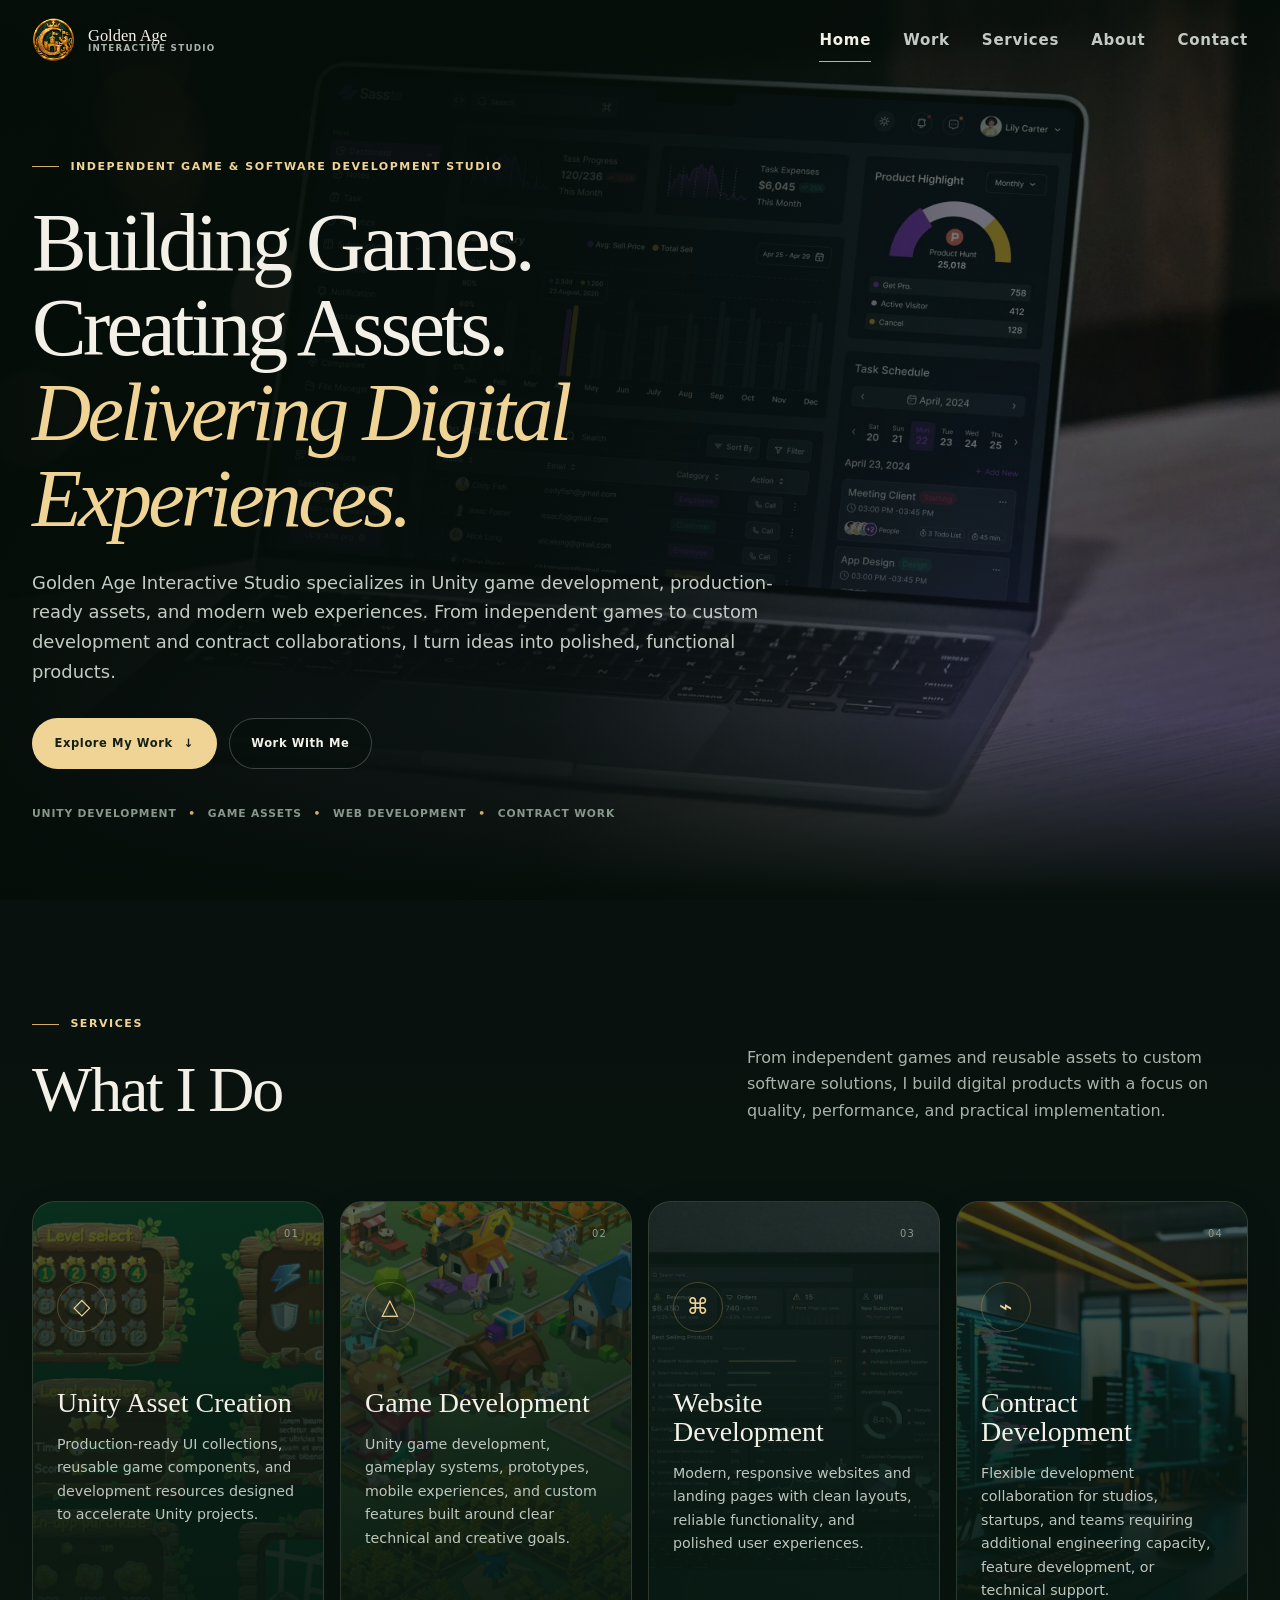
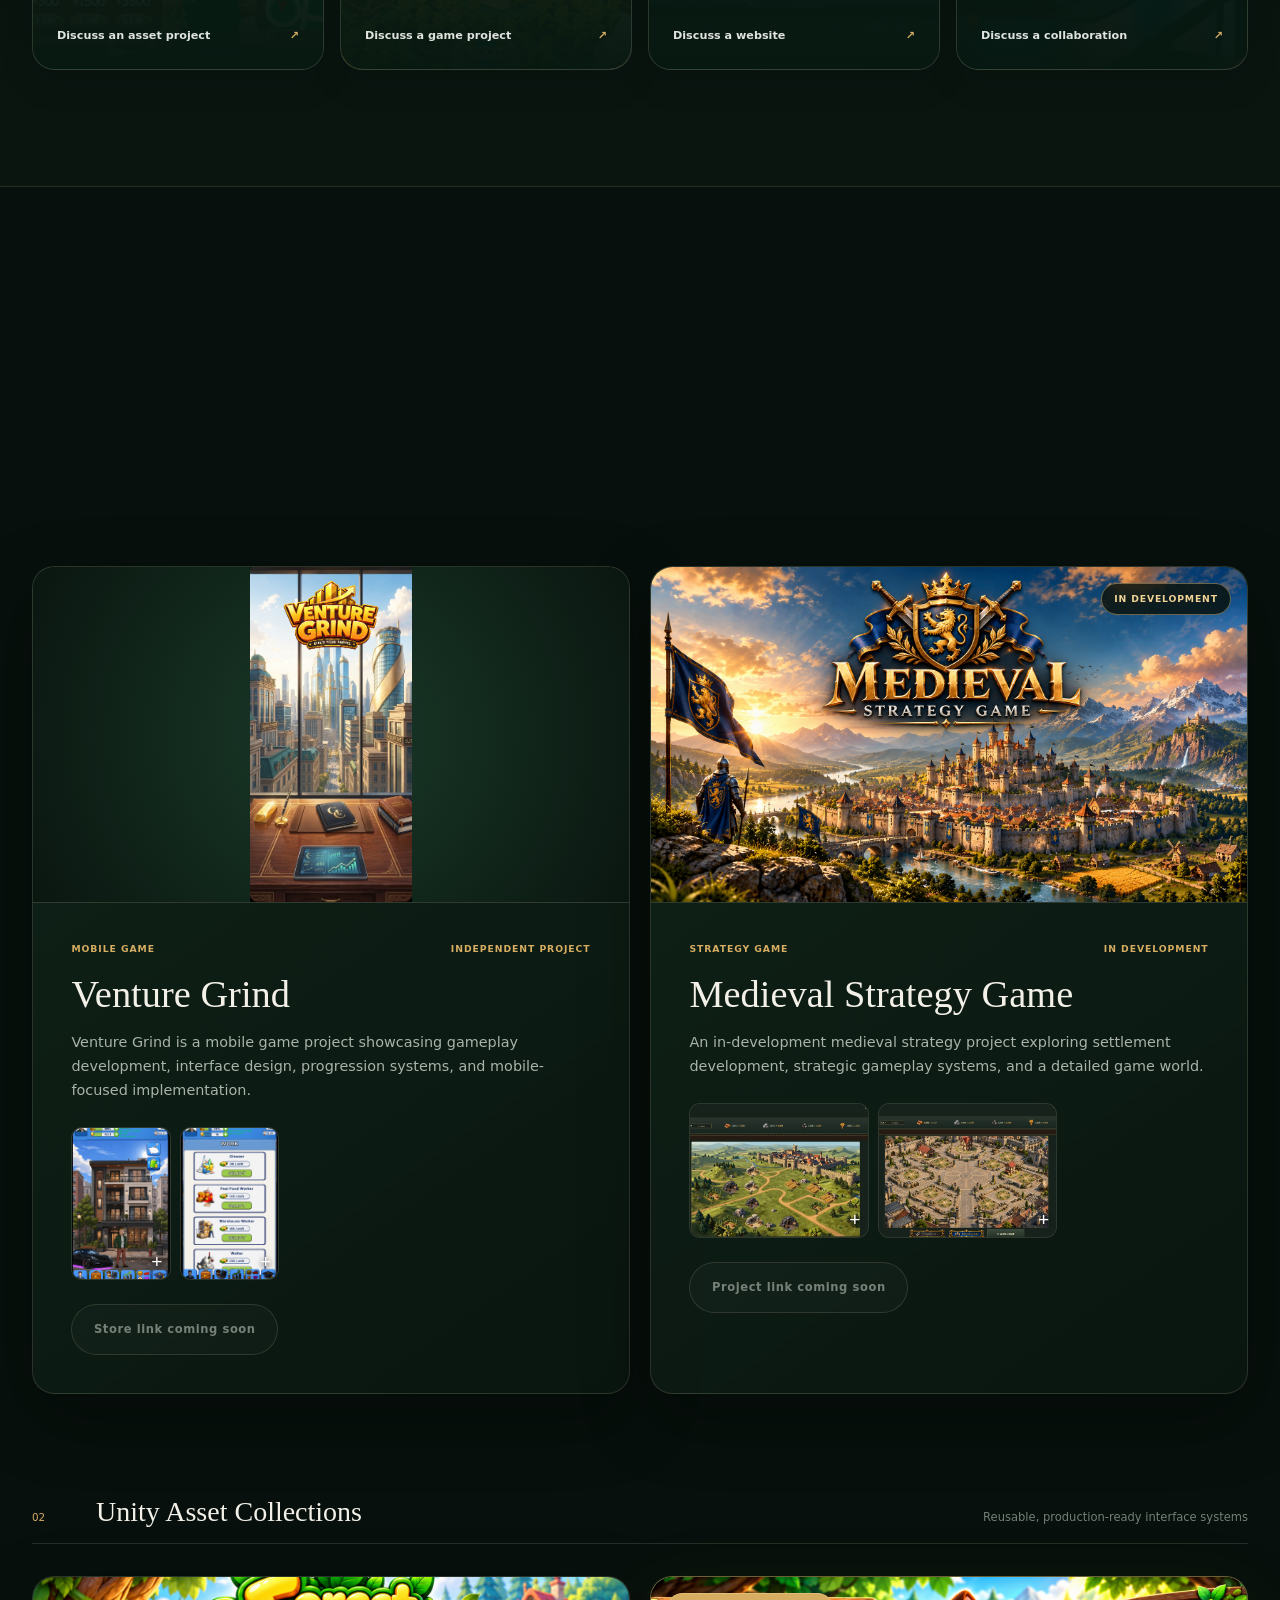
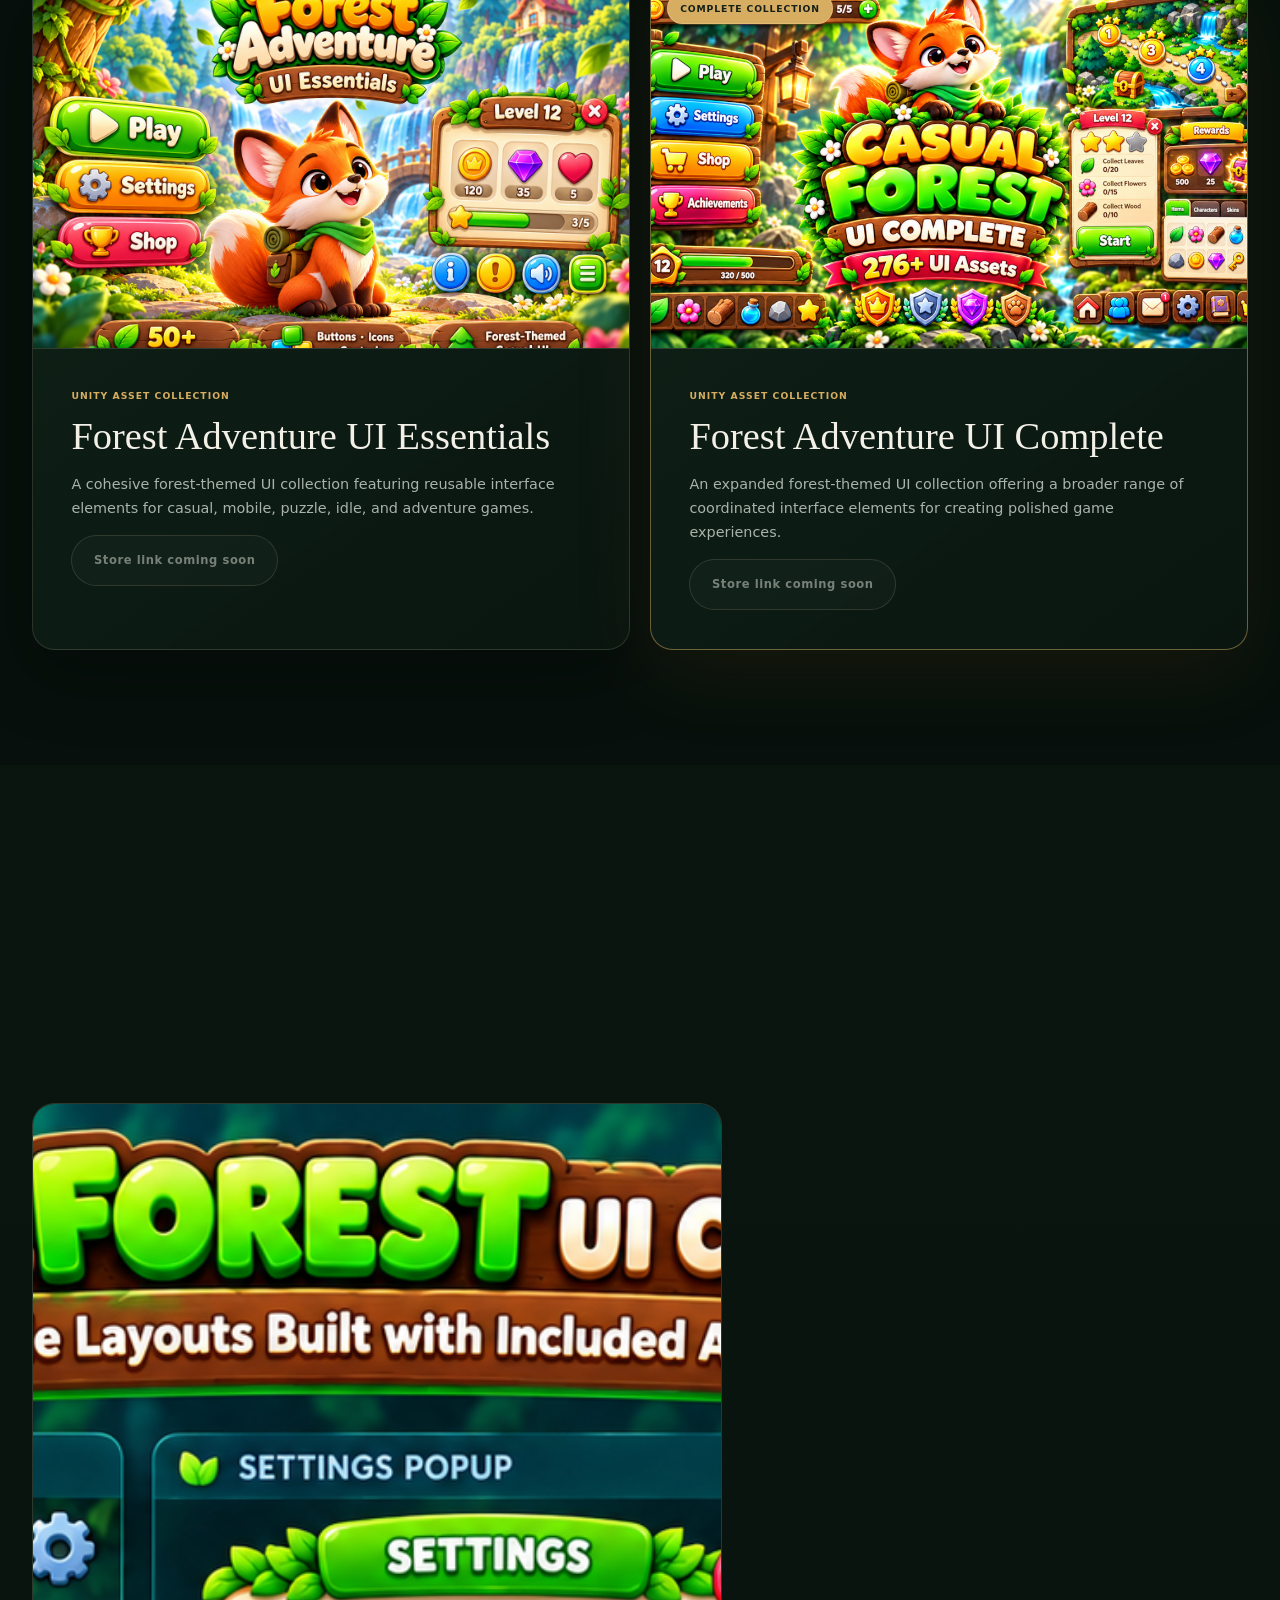
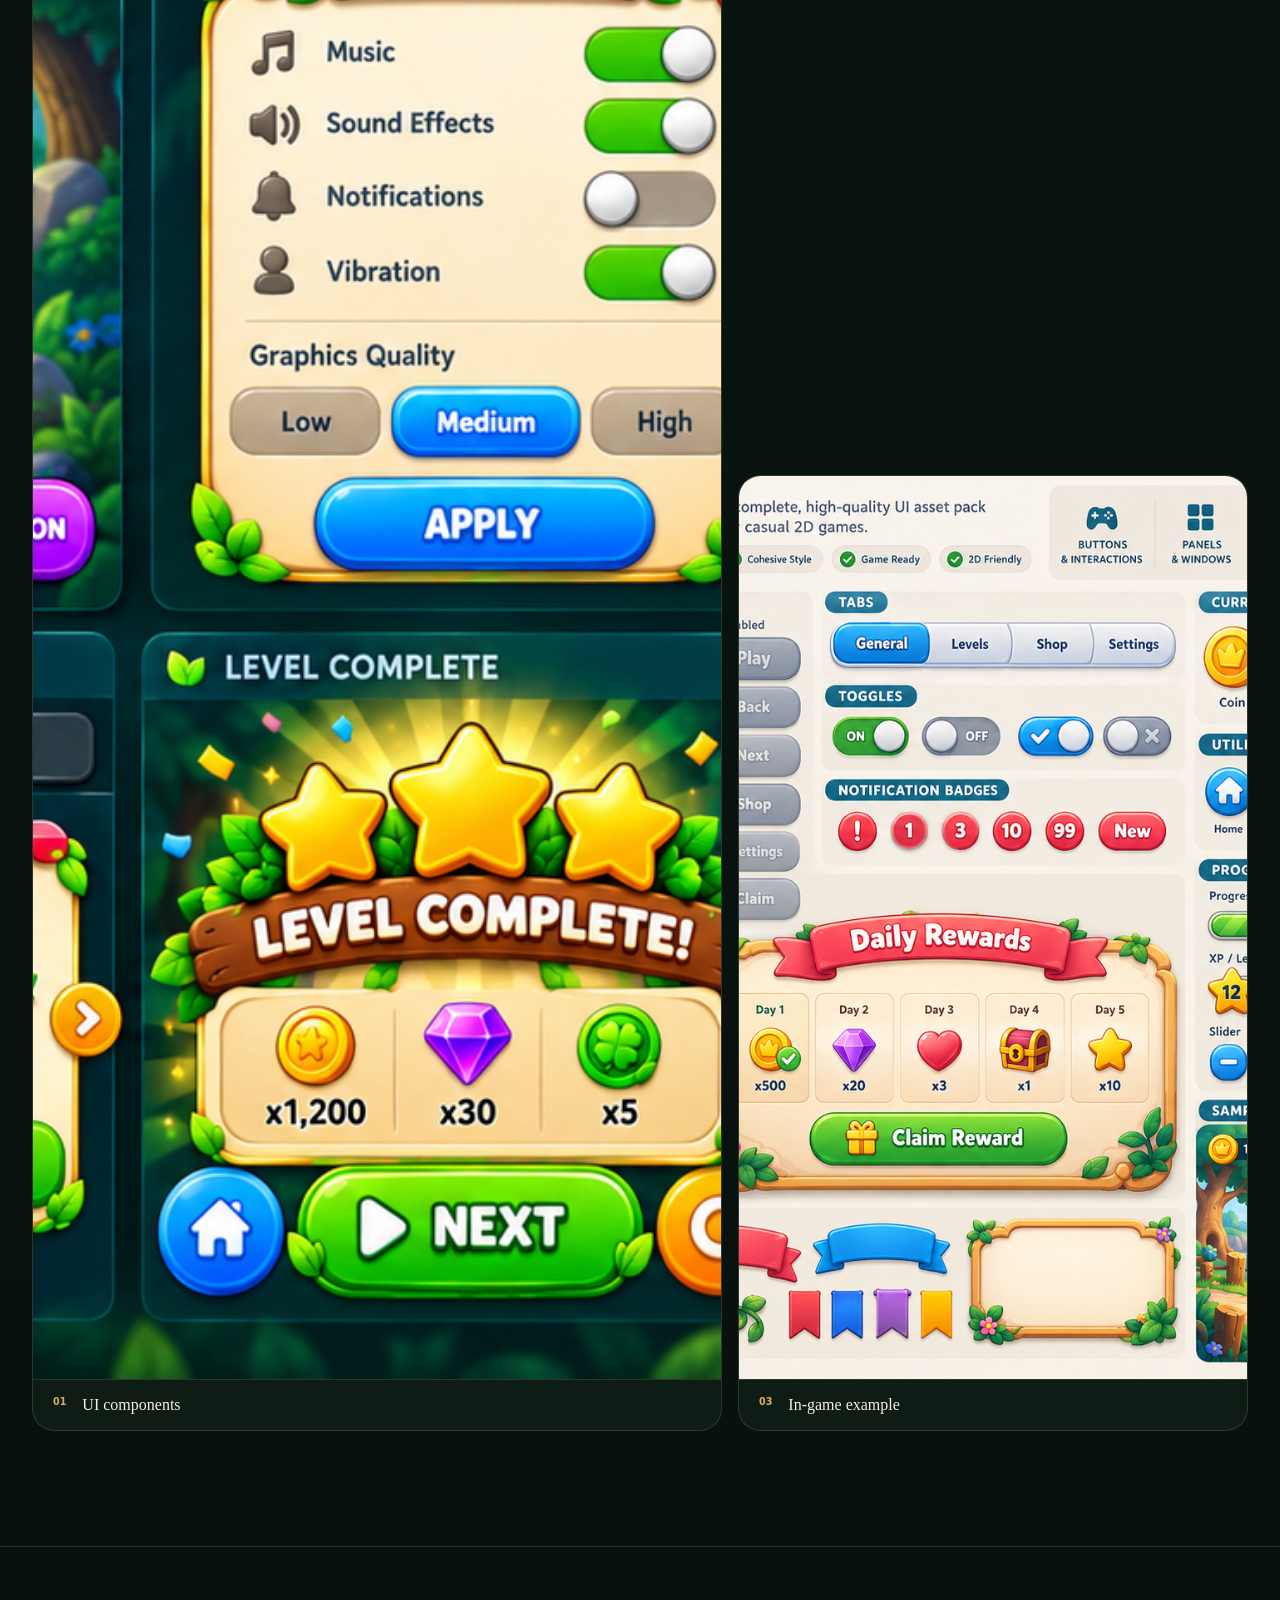
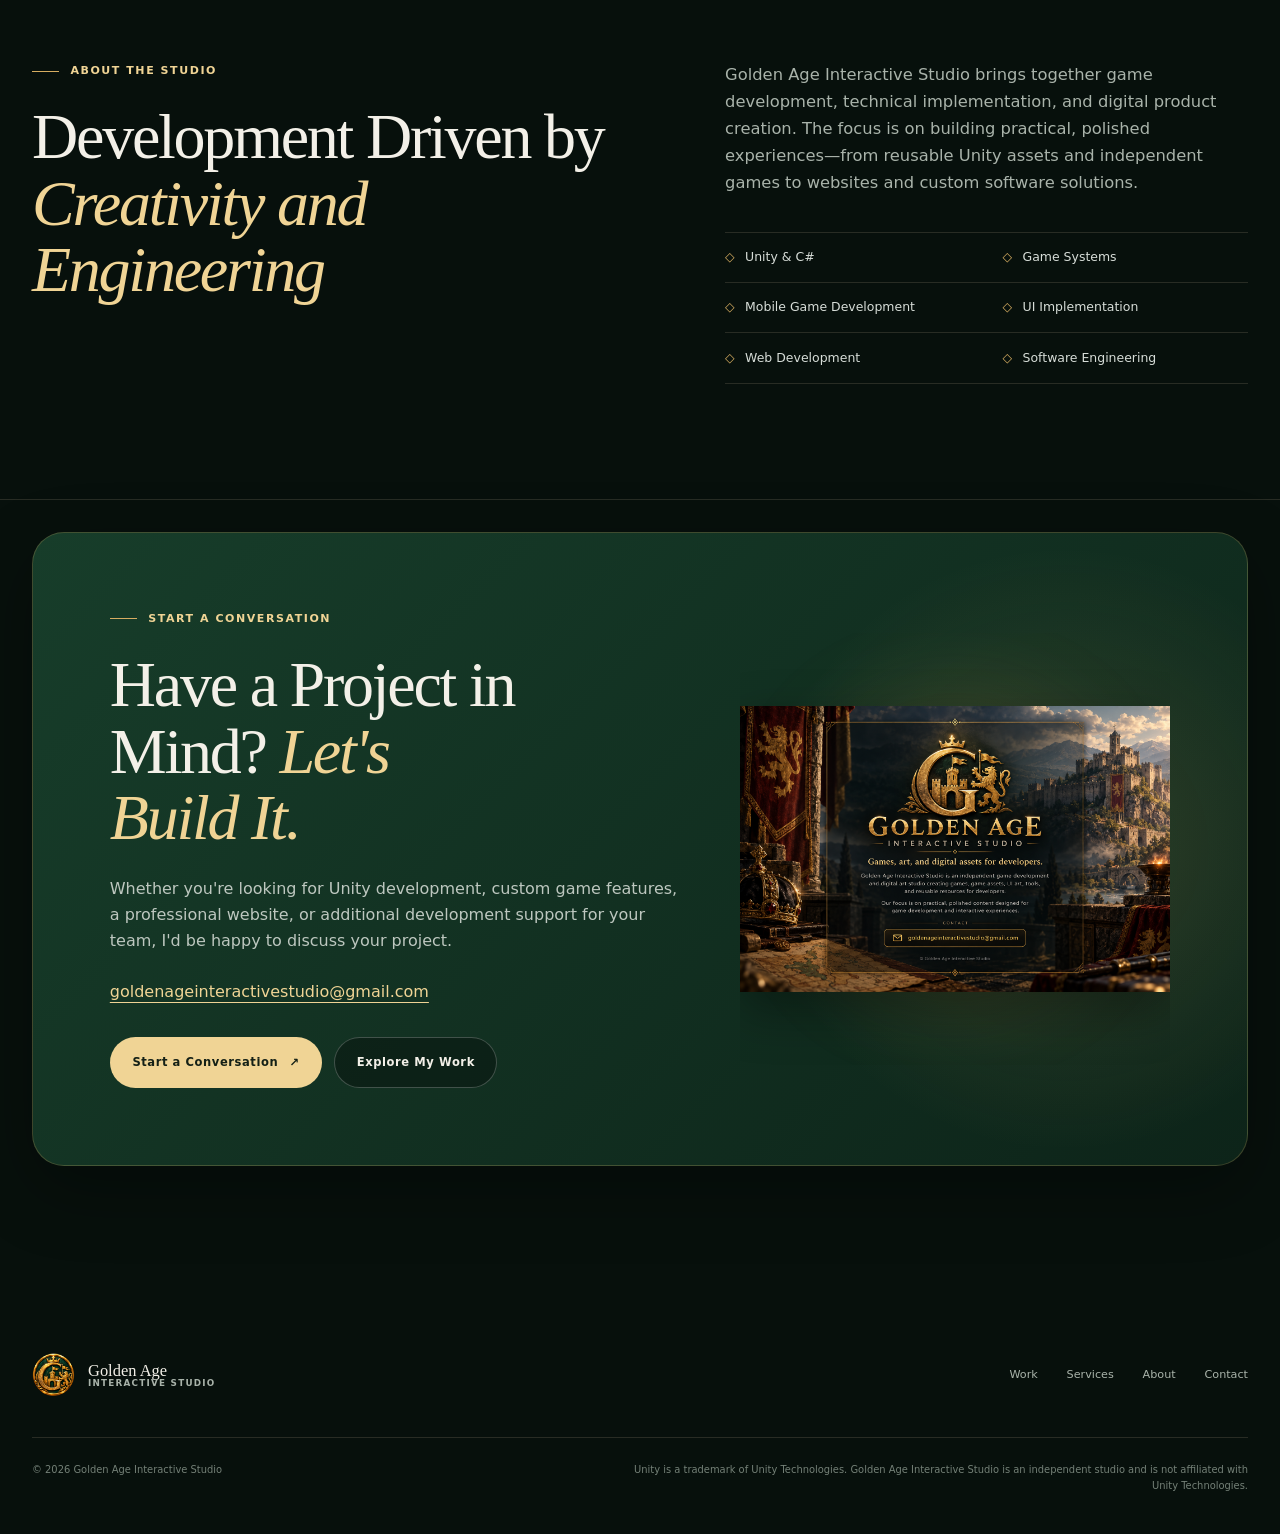
==== commit 07eca836: "more images added" ====
--- a/index.html
+++ b/index.html
@@ -52,10 +52,10 @@
       <div class="container">
         <header class="section-heading reveal"><div><p class="eyebrow"><span></span> Services</p><h2 id="services-title">What I Do</h2></div><p>From independent games and reusable assets to custom software solutions, I build digital products with a focus on quality, performance, and practical implementation.</p></header>
         <div class="service-grid">
-          <a class="service-card reveal" href="#contact"><span class="card-number">01</span><span class="service-icon" aria-hidden="true">◇</span><h3>Unity Asset Creation</h3><p>Production-ready UI collections, reusable game components, and development resources designed to accelerate Unity projects.</p><span class="card-link">Discuss an asset project <b>↗</b></span></a>
-          <a class="service-card reveal" href="#contact" data-delay="1"><span class="card-number">02</span><span class="service-icon" aria-hidden="true">△</span><h3>Game Development</h3><p>Unity game development, gameplay systems, prototypes, mobile experiences, and custom features built around clear technical and creative goals.</p><span class="card-link">Discuss a game project <b>↗</b></span></a>
-          <a class="service-card service-card-image reveal" href="#contact" data-delay="2"><img src="assets/images/web-development-01.webp" alt="Modern website interface displayed on a laptop" loading="lazy" data-fallback-image><span class="card-number">03</span><span class="service-icon" aria-hidden="true">⌘</span><h3>Website Development</h3><p>Modern, responsive websites and landing pages with clean layouts, reliable functionality, and polished user experiences.</p><span class="card-link">Discuss a website <b>↗</b></span></a>
-          <a class="service-card reveal" href="#contact" data-delay="3"><span class="card-number">04</span><span class="service-icon" aria-hidden="true">⌁</span><h3>Contract Development</h3><p>Flexible development collaboration for studios, startups, and teams requiring additional engineering capacity, feature development, or technical support.</p><span class="card-link">Discuss a collaboration <b>↗</b></span></a>
+          <a class="service-card service-card-image service-unity reveal" href="#contact"><img src="assets/images/service-unity-assets.webp" alt="" loading="lazy" data-fallback-image><span class="card-number">01</span><span class="service-icon" aria-hidden="true">◇</span><h3>Unity Asset Creation</h3><p>Production-ready UI collections, reusable game components, and development resources designed to accelerate Unity projects.</p><span class="card-link">Discuss an asset project <b>↗</b></span></a>
+          <a class="service-card service-card-image service-game reveal" href="#contact" data-delay="1"><img src="assets/images/service-game-development.webp" alt="" loading="lazy" data-fallback-image><span class="card-number">02</span><span class="service-icon" aria-hidden="true">△</span><h3>Game Development</h3><p>Unity game development, gameplay systems, prototypes, mobile experiences, and custom features built around clear technical and creative goals.</p><span class="card-link">Discuss a game project <b>↗</b></span></a>
+          <a class="service-card service-card-image service-web reveal" href="#contact" data-delay="2"><img src="assets/images/service-web-development.webp" alt="" loading="lazy" data-fallback-image><span class="card-number">03</span><span class="service-icon" aria-hidden="true">⌘</span><h3>Website Development</h3><p>Modern, responsive websites and landing pages with clean layouts, reliable functionality, and polished user experiences.</p><span class="card-link">Discuss a website <b>↗</b></span></a>
+          <a class="service-card service-card-image service-contract reveal" href="#contact" data-delay="3"><img src="assets/images/service-contract-development.webp" alt="" loading="lazy" data-fallback-image><span class="card-number">04</span><span class="service-icon" aria-hidden="true">⌁</span><h3>Contract Development</h3><p>Flexible development collaboration for studios, startups, and teams requiring additional engineering capacity, feature development, or technical support.</p><span class="card-link">Discuss a collaboration <b>↗</b></span></a>
         </div>
       </div>
     </section>
--- a/css/styles.css
+++ b/css/styles.css
@@ -1,16 +1,16 @@
 :root{--bg:#07100c;--soft:#0b1711;--surface:#0e1c15;--green:#245b3d;--gold:#d6ad61;--gold-light:#f0d495;--text:#f3f0e8;--muted:#a9b3aa;--line:rgba(238,220,181,.14);--display:Georgia,"Times New Roman",serif;--body:Inter,ui-sans-serif,system-ui,-apple-system,BlinkMacSystemFont,"Segoe UI",sans-serif;--container:76rem;--header:5rem;--section:clamp(5.5rem,9vw,9rem);--radius:1.4rem;--shadow:0 24px 70px rgba(0,0,0,.32)}
 [data-fallback-image].is-missing{display:none!important}.hero-media img:not(.is-missing)+.media-fallback{display:none}
 *,*::before,*::after{box-sizing:border-box}html{scroll-behavior:smooth;scroll-padding-top:calc(var(--header) + 1rem)}body{margin:0;min-width:20rem;overflow-x:hidden;background:var(--bg);color:var(--text);font-family:var(--body);line-height:1.65}body::before{position:fixed;inset:0;z-index:-1;background:radial-gradient(circle at 12% 20%,rgba(41,98,66,.16),transparent 30rem),radial-gradient(circle at 90% 75%,rgba(214,173,97,.07),transparent 28rem);content:"";pointer-events:none}img{display:block;max-width:100%}a{color:inherit}button,a{-webkit-tap-highlight-color:transparent}:focus-visible{outline:2px solid var(--gold-light);outline-offset:4px}.container{width:min(calc(100% - 2.5rem),var(--container));margin-inline:auto}.section{position:relative;padding-block:var(--section)}.skip-link{position:fixed;top:.7rem;left:.7rem;z-index:999;padding:.7rem 1rem;border-radius:.5rem;background:var(--gold-light);color:#101711;font-weight:800;transform:translateY(-150%)}.skip-link:focus{transform:none}h1,h2,h3,h4,p{margin-top:0}h1,h2,h3,h4{font-family:var(--display);font-weight:400;line-height:1.04}h1{max-width:14ch;margin-bottom:1.7rem;font-size:clamp(3rem,6.4vw,6.3rem);letter-spacing:-.045em}h2{margin-bottom:0;font-size:clamp(2.6rem,5vw,4.8rem);letter-spacing:-.035em}h3{font-size:1.75rem}h4{margin-bottom:1rem;font-size:clamp(1.8rem,3vw,2.7rem)}em{color:var(--gold-light);font-weight:inherit}.eyebrow{display:flex;margin-bottom:1.5rem;align-items:center;gap:.7rem;color:var(--gold-light);font-size:.69rem;font-weight:800;letter-spacing:.14em;text-transform:uppercase}.eyebrow span{width:1.7rem;height:1px;background:var(--gold)}
-.site-header{position:fixed;inset:0 0 auto;z-index:100;border-bottom:1px solid transparent;transition:220ms ease}.site-header.is-scrolled{border-color:var(--line);background:rgba(7,16,12,.9);box-shadow:0 10px 32px rgba(0,0,0,.2);backdrop-filter:blur(18px)}.nav-shell{display:flex;min-height:var(--header);align-items:center;justify-content:space-between;gap:2rem}.brand{display:inline-flex;align-items:center;gap:.8rem;text-decoration:none}.brand-mark{position:relative;display:grid;width:2.7rem;height:2.7rem;flex:0 0 auto;place-items:center}.brand-mark img{position:absolute;z-index:1;width:100%;height:100%;object-fit:contain}.brand-mark img.is-missing{display:none}.brand-fallback{display:grid;width:2.2rem;height:2.2rem;place-items:center;border:1px solid var(--gold);border-radius:50%;color:var(--gold-light);font-family:var(--display)}.brand-name{font-family:var(--display);font-size:1.03rem;line-height:1.05}.brand-name span{display:block;color:var(--muted);font-family:var(--body);font-size:.55rem;font-weight:700;letter-spacing:.14em;text-transform:uppercase}.primary-nav{display:flex;align-items:center;gap:2rem}.primary-nav a{position:relative;color:#c2cac3;font-size:.75rem;font-weight:700;letter-spacing:.05em;text-decoration:none}.primary-nav a::after{position:absolute;right:0;bottom:-.6rem;left:0;height:1px;background:var(--gold);content:"";transform:scaleX(0);transition:transform 200ms}.primary-nav a:hover,.primary-nav a.is-active{color:var(--text)}.primary-nav a:hover::after,.primary-nav a.is-active::after{transform:scaleX(1)}.nav-toggle{display:none;width:2.8rem;height:2.8rem;padding:.7rem;border:1px solid var(--line);border-radius:.7rem;background:transparent}.nav-toggle span{display:block;width:100%;height:1px;margin:4px 0;background:var(--text);transition:200ms}
+.site-header{position:fixed;inset:0 0 auto;z-index:100;border-bottom:1px solid transparent;transition:220ms ease}.site-header.is-scrolled{border-color:var(--line);background:rgba(7,16,12,.9);box-shadow:0 10px 32px rgba(0,0,0,.2);backdrop-filter:blur(18px)}.nav-shell{display:flex;min-height:var(--header);align-items:center;justify-content:space-between;gap:2rem}.brand{display:inline-flex;align-items:center;gap:.8rem;text-decoration:none}.brand-mark{position:relative;display:grid;width:2.7rem;height:2.7rem;flex:0 0 auto;place-items:center}.brand-mark img{position:absolute;z-index:1;width:100%;height:100%;object-fit:contain}.brand-mark img.is-missing{display:none}.brand-fallback{display:grid;width:2.2rem;height:2.2rem;place-items:center;border:1px solid var(--gold);border-radius:50%;color:var(--gold-light);font-family:var(--display)}.brand-name{font-family:var(--display);font-size:1.03rem;line-height:1.05}.brand-name span{display:block;color:var(--muted);font-family:var(--body);font-size:.55rem;font-weight:700;letter-spacing:.14em;text-transform:uppercase}.primary-nav{display:flex;align-items:center;gap:32px}.primary-nav a{position:relative;color:#c2cac3;font-size:15px;font-weight:600;letter-spacing:.05em;text-decoration:none}.primary-nav a::after{position:absolute;right:0;bottom:-.6rem;left:0;height:1px;background:var(--gold);content:"";transform:scaleX(0);transition:transform 200ms}.primary-nav a:hover,.primary-nav a.is-active{color:var(--text)}.primary-nav a:hover::after,.primary-nav a.is-active::after{transform:scaleX(1)}.nav-toggle{display:none;width:2.8rem;height:2.8rem;padding:.7rem;border:1px solid var(--line);border-radius:.7rem;background:transparent}.nav-toggle span{display:block;width:100%;height:1px;margin:4px 0;background:var(--text);transition:200ms}
 .hero{position:relative;display:grid;min-height:max(48rem,100svh);align-items:center;overflow:hidden}.hero-media,.hero-shade{position:absolute;inset:0}.hero-media{background:linear-gradient(135deg,#14271e,#0a120f)}.hero-media img{width:100%;height:100%;object-fit:cover;object-position:64% center;opacity:.54;filter:saturate(.72) contrast(1.08)}.hero-media img.is-missing{display:none}.media-fallback{position:absolute;right:7%;bottom:8%;color:rgba(240,212,149,.35);font:400 clamp(2rem,5vw,5rem)/1 var(--display)}.hero-shade{background:linear-gradient(90deg,rgba(5,13,9,.98),rgba(5,13,9,.83) 42%,rgba(5,13,9,.2) 75%),linear-gradient(0deg,var(--bg),transparent 20%,transparent 80%,rgba(7,16,12,.55))}.hero-content{position:relative;z-index:1;padding-top:calc(var(--header) + 4rem);padding-bottom:4rem}.hero-copy{max-width:58rem}.hero-description{max-width:47rem;margin-bottom:2rem;color:#c3cbc4;font-size:clamp(1rem,1.4vw,1.16rem)}.button-row{display:flex;flex-wrap:wrap;gap:.75rem}.button{display:inline-flex;min-height:3.2rem;padding:.85rem 1.35rem;align-items:center;justify-content:center;gap:.7rem;border:1px solid transparent;border-radius:999px;font-size:.72rem;font-weight:800;letter-spacing:.05em;text-decoration:none;transition:transform 200ms,border-color 200ms,background 200ms}.button:hover{transform:translateY(-2px)}.button-primary{background:var(--gold-light);color:#142016}.button-primary:hover{background:#f7dfab}.button-secondary{border-color:rgba(255,255,255,.22);background:rgba(8,16,12,.45);color:var(--text)}.hero-note{margin:2.2rem 0 0;color:#89968c;font-size:.67rem;font-weight:700;letter-spacing:.08em;text-transform:uppercase}.hero-note i{margin-inline:.45rem;color:var(--gold);font-style:normal}
-.section-heading{display:grid;margin-bottom:clamp(3rem,6vw,5rem);align-items:end;grid-template-columns:1.1fr .9fr;gap:clamp(2rem,8vw,8rem)}.section-heading>p{max-width:35rem;margin:0;color:var(--muted)}.services{background:linear-gradient(180deg,#08110d,#0a1510)}.service-grid{display:grid;grid-template-columns:repeat(4,1fr);gap:1rem}.service-card{position:relative;display:flex;min-height:27rem;padding:1.5rem;flex-direction:column;overflow:hidden;border:1px solid var(--line);border-radius:var(--radius);background:linear-gradient(145deg,rgba(25,55,39,.72),rgba(13,28,21,.94));box-shadow:0 12px 35px rgba(0,0,0,.12);text-decoration:none;transition:transform 250ms,border-color 250ms}.service-card:hover{border-color:rgba(214,173,97,.45);transform:translateY(-6px)}.card-number{align-self:flex-end;color:#718076;font-size:.62rem;letter-spacing:.12em}.service-icon{display:grid;width:3.1rem;height:3.1rem;margin:2.5rem 0 3.5rem;place-items:center;border:1px solid rgba(214,173,97,.3);border-radius:50%;color:var(--gold-light);font-size:1.4rem}.service-card h3{margin-bottom:1rem}.service-card p{margin-bottom:1.5rem;color:var(--muted);font-size:.89rem}.card-link{margin-top:auto;color:#d9ddd8;font-size:.7rem;font-weight:750}.card-link b{float:right;color:var(--gold)}.service-card-image img{position:absolute;inset:0;width:100%;height:100%;object-fit:cover;opacity:.12;transition:opacity 250ms,transform 500ms}.service-card-image:hover img{opacity:.2;transform:scale(1.04)}.service-card-image>*:not(img){position:relative}
+.section-heading{display:grid;margin-bottom:clamp(3rem,6vw,5rem);align-items:end;grid-template-columns:1.1fr .9fr;gap:clamp(2rem,8vw,8rem)}.section-heading>p{max-width:35rem;margin:0;color:var(--muted)}.services{background:linear-gradient(180deg,#08110d,#0a1510)}.service-grid{display:grid;grid-template-columns:repeat(4,1fr);gap:1rem}.service-card{position:relative;display:flex;min-height:27rem;padding:1.5rem;flex-direction:column;overflow:hidden;border:1px solid var(--line);border-radius:var(--radius);background:linear-gradient(145deg,rgba(25,55,39,.72),rgba(13,28,21,.94));box-shadow:0 12px 35px rgba(0,0,0,.12);text-decoration:none;transition:transform 350ms ease,border-color 350ms ease}.service-card:hover{border-color:rgba(214,173,97,.5);transform:translateY(-6px)}.service-card-image{--service-position:center}.service-card-image::before{position:absolute;inset:0;z-index:1;background:linear-gradient(to bottom,rgba(7,24,17,.38) 0%,rgba(7,24,17,.76) 48%,rgba(7,24,17,.98) 100%);content:"";pointer-events:none}.service-unity{--service-position:50% 38%}.service-game{--service-position:50% 35%}.service-web{--service-position:50% 42%}.service-contract{--service-position:50% 40%}.card-number{align-self:flex-end;color:#8d9a90;font-size:.62rem;letter-spacing:.12em}.service-icon{display:grid;width:3.1rem;height:3.1rem;margin:2.5rem 0 3.5rem;place-items:center;border:1px solid rgba(214,173,97,.3);border-radius:50%;color:var(--gold-light);font-size:1.4rem}.service-card h3{margin-bottom:1rem}.service-card p{margin-bottom:1.5rem;color:#bdc6be;font-size:.89rem}.card-link{margin-top:auto;color:#e0e4e0;font-size:.7rem;font-weight:750}.card-link b{float:right;color:var(--gold)}.service-card-image img{position:absolute;inset:0;width:100%;height:100%;object-fit:cover;object-position:var(--service-position);opacity:.52;transition:transform 400ms ease}.service-card-image:hover img{transform:scale(1.04)}.service-card-image>*:not(img){position:relative;z-index:2}
 .work{border-top:1px solid var(--line)}.category-heading{display:grid;margin:1rem 0 2rem;padding-bottom:1rem;align-items:baseline;border-bottom:1px solid var(--line);grid-template-columns:3rem auto 1fr;gap:1rem}.category-heading span{color:var(--gold);font-size:.65rem}.category-heading h3{margin:0}.category-heading p{margin:0 0 0 auto;color:#718076;font-size:.72rem}.category-assets{margin-top:clamp(5rem,8vw,8rem)}.project-grid,.asset-grid{display:grid;grid-template-columns:1fr 1fr;gap:1.25rem}.project-card,.asset-card{overflow:hidden;border:1px solid var(--line);border-radius:var(--radius);background:linear-gradient(145deg,rgba(17,37,27,.9),rgba(10,22,16,.96));box-shadow:var(--shadow)}.project-cover{position:relative;aspect-ratio:16/9;overflow:hidden;border-bottom:1px solid var(--line);background:#0f2118}.project-cover img{width:100%;height:100%;object-fit:cover;object-position:center 35%;transition:transform 600ms}.portrait-cover img{object-fit:contain;background:radial-gradient(circle,#1a3a29,#0a1610)}.project-card:hover .project-cover img,.asset-card:hover .asset-cover img{transform:scale(1.025)}.image-shell{position:relative;overflow:hidden}.image-shell>img.is-missing{display:none}.image-placeholder{position:absolute;inset:0;display:flex;padding:2rem;flex-direction:column;align-items:center;justify-content:center;background:radial-gradient(circle,rgba(52,104,70,.45),transparent 55%),linear-gradient(145deg,#142b20,#0b1711);color:var(--gold-light);font-family:var(--display);font-size:clamp(1.3rem,3vw,2.4rem);line-height:1.1;text-align:center}.image-placeholder small{margin-top:.6rem;color:var(--muted);font:600 .62rem/1.4 var(--body);letter-spacing:.08em;text-transform:uppercase}.image-placeholder b{font-weight:400}.image-shell>img:not(.is-missing)+.image-placeholder{display:none}.status-label,.premium-label{position:absolute;z-index:2;top:1rem;right:1rem;padding:.45rem .75rem;border:1px solid rgba(240,212,149,.4);border-radius:999px;background:rgba(7,16,12,.82);color:var(--gold-light);font-size:.58rem;font-weight:800;letter-spacing:.09em;text-transform:uppercase;backdrop-filter:blur(10px)}.project-copy{padding:clamp(1.5rem,3vw,2.4rem)}.project-meta{display:flex;margin-bottom:1.2rem;justify-content:space-between;gap:1rem;color:var(--gold);font-size:.58rem;font-weight:800;letter-spacing:.1em;text-transform:uppercase}.project-copy>p,.asset-copy>p:not(.project-type){color:var(--muted);font-size:.9rem}.mini-gallery{display:grid;max-width:13rem;margin:1.5rem 0;grid-template-columns:1fr 1fr;gap:.6rem}.mini-gallery.wide{max-width:23rem}.thumb{position:relative;overflow:hidden;padding:0;border:1px solid var(--line);border-radius:.7rem;background:var(--surface);cursor:zoom-in}.thumb::after{position:absolute;right:.45rem;bottom:.35rem;color:white;content:"+";font-size:1.2rem;text-shadow:0 2px 6px #000}.thumb img{width:100%;aspect-ratio:4/3;object-fit:cover;transition:transform 250ms}.mini-gallery:not(.wide) .thumb img{aspect-ratio:9/14}.thumb:hover img{transform:scale(1.05)}.button-muted{border-color:var(--line);background:rgba(255,255,255,.025);color:#768178;cursor:not-allowed}a.button-muted{color:var(--text);cursor:pointer}.asset-card{position:relative}.asset-card-premium{border-color:rgba(214,173,97,.48);box-shadow:0 24px 80px rgba(110,77,20,.14)}.premium-label{left:1rem;right:auto;background:#d6ad61;color:#152018}.asset-cover{aspect-ratio:16/10;border-bottom:1px solid var(--line);background:#102219}.asset-cover img{width:100%;height:100%;object-fit:cover;transition:transform 600ms}.asset-copy{padding:clamp(1.5rem,3vw,2.4rem)}.project-type{margin-bottom:.9rem;color:var(--gold);font-size:.58rem;font-weight:800;letter-spacing:.11em;text-transform:uppercase}
 .showcase{background:linear-gradient(180deg,#0a1510,#08110d)}.section-heading.compact{margin-bottom:3rem}.showcase-grid{display:grid;min-height:43rem;grid-template-columns:1.15fr .85fr;grid-template-rows:1fr 1fr;gap:1rem}.showcase-card{display:grid;min-width:0;margin:0;overflow:hidden;border:1px solid var(--line);border-radius:var(--radius);background:var(--surface);grid-template-rows:1fr auto}.showcase-main{grid-row:1/3}.showcase-card .image-shell{min-height:15rem}.showcase-card img{width:100%;height:100%;object-fit:cover;transition:transform 500ms}.showcase-card:hover img{transform:scale(1.02)}.showcase-card figcaption{display:flex;padding:1rem 1.25rem;gap:1rem;border-top:1px solid var(--line);font:400 1rem var(--display)}.showcase-card figcaption span{color:var(--gold);font:700 .6rem var(--body)}
 .about{border-block:1px solid var(--line)}.about-grid{display:grid;align-items:start;grid-template-columns:1.05fr .95fr;gap:clamp(3rem,9vw,9rem)}.about-copy>p{margin-bottom:2.2rem;color:var(--muted);font-size:1.02rem}.expertise-list{display:grid;margin:0;padding:0;border-top:1px solid var(--line);list-style:none;grid-template-columns:1fr 1fr}.expertise-list li{padding:.9rem 0;border-bottom:1px solid var(--line);color:#d7ddd8;font-size:.78rem}.expertise-list li:nth-child(even){padding-left:1rem}.expertise-list li::before{margin-right:.65rem;color:var(--gold);content:"◇"}
 .contact{padding-top:2rem}.contact-shell{position:relative;display:grid;min-height:39rem;padding:clamp(2rem,6vw,5.5rem);align-items:center;overflow:hidden;border:1px solid rgba(214,173,97,.24);border-radius:2rem;background:radial-gradient(circle at 85% 50%,rgba(214,173,97,.16),transparent 28%),linear-gradient(135deg,#173d2a,#0d2419);box-shadow:var(--shadow);grid-template-columns:1.15fr .85fr;gap:3rem}.contact-copy{position:relative;z-index:2}.contact-copy h2{max-width:13ch;margin-bottom:1.5rem}.contact-copy>p:not(.eyebrow){max-width:39rem;color:#bdc7bf}.contact-email{display:inline-block;margin:.5rem 0 2rem;color:var(--gold-light);font-size:clamp(.75rem,1.5vw,1rem);text-underline-offset:.3rem;overflow-wrap:anywhere}.contact-logo{display:grid;min-height:27rem;place-items:center}.contact-logo::before{position:absolute;width:70%;aspect-ratio:1;border-radius:50%;background:rgba(225,174,72,.14);filter:blur(45px);content:""}.contact-logo img{position:relative;z-index:1;width:min(100%,30rem);max-height:29rem;object-fit:contain;filter:drop-shadow(0 18px 25px rgba(0,0,0,.35))}
 .site-footer{padding-top:2rem}.footer-main{display:flex;padding-block:2.5rem;align-items:center;justify-content:space-between;gap:2rem;border-bottom:1px solid var(--line)}.footer-nav{display:flex;flex-wrap:wrap;gap:1.8rem}.footer-nav a{color:var(--muted);font-size:.7rem;text-decoration:none}.footer-nav a:hover{color:var(--text)}.footer-bottom{display:grid;padding-block:1.5rem 2.5rem;justify-content:space-between;grid-template-columns:auto minmax(0,39rem);gap:2rem;color:#748077;font-size:.62rem}.footer-bottom p{margin:0}.footer-bottom p:last-child{text-align:right}
 .lightbox{width:min(92vw,70rem);max-width:none;padding:0;overflow:visible;border:1px solid rgba(240,212,149,.35);border-radius:1rem;background:#08100d;color:white;box-shadow:0 30px 100px #000}.lightbox::backdrop{background:rgba(0,0,0,.88);backdrop-filter:blur(8px)}.lightbox figure{display:grid;max-height:86vh;margin:0;place-items:center}.lightbox img{max-width:100%;max-height:80vh;object-fit:contain}.lightbox figcaption{width:100%;padding:.8rem 1rem;color:var(--muted);font-size:.72rem;text-align:center}.lightbox-close,.lightbox-nav{position:absolute;z-index:3;display:grid;width:2.8rem;height:2.8rem;place-items:center;border:1px solid rgba(255,255,255,.22);border-radius:50%;background:rgba(5,12,8,.82);color:white;cursor:pointer}.lightbox-close{top:-.9rem;right:-.9rem;font-size:1.5rem}.lightbox-nav{top:50%;transform:translateY(-50%)}.lightbox-prev{left:-1.4rem}.lightbox-next{right:-1.4rem}.lightbox-nav[hidden]{display:none}.reveal{opacity:0;transform:translateY(1.3rem);transition:opacity 700ms,transform 700ms}.reveal[data-delay="1"]{transition-delay:90ms}.reveal[data-delay="2"]{transition-delay:180ms}.reveal[data-delay="3"]{transition-delay:270ms}.reveal.is-visible{opacity:1;transform:none}
-@media(max-width:1020px){.service-grid{grid-template-columns:1fr 1fr}.service-card{min-height:23rem}.service-icon{margin-bottom:2.5rem}}@media(max-width:800px){.section-heading,.about-grid,.contact-shell{grid-template-columns:1fr;gap:2rem}.project-grid,.asset-grid{grid-template-columns:1fr}.section-heading>p{max-width:42rem}.contact-logo{min-height:18rem;grid-row:1}.contact-logo img{max-height:20rem}}
+@media(max-width:1020px){.service-grid{grid-template-columns:1fr 1fr}.service-card{min-height:23rem}.service-icon{margin-bottom:2.5rem}}@media(max-width:900px) and (min-width:701px){.primary-nav{gap:20px}.primary-nav a{font-size:14px}}@media(max-width:800px){.section-heading,.about-grid,.contact-shell{grid-template-columns:1fr;gap:2rem}.project-grid,.asset-grid{grid-template-columns:1fr}.section-heading>p{max-width:42rem}.contact-logo{min-height:18rem;grid-row:1}.contact-logo img{max-height:20rem}}
 @media(max-width:700px){:root{--header:4.6rem;--section:5rem}.container{width:min(calc(100% - 1.4rem),var(--container))}.brand-name{font-size:.9rem}.nav-toggle{position:relative;z-index:2;display:block}.nav-toggle[aria-expanded="true"] span:nth-child(1){transform:translateY(5px) rotate(45deg)}.nav-toggle[aria-expanded="true"] span:nth-child(2){opacity:0}.nav-toggle[aria-expanded="true"] span:nth-child(3){transform:translateY(-5px) rotate(-45deg)}.primary-nav{position:absolute;top:calc(100% - .1rem);right:.7rem;left:.7rem;padding:.6rem;flex-direction:column;align-items:stretch;gap:0;border:1px solid var(--line);border-radius:1rem;background:rgba(7,16,12,.98);box-shadow:var(--shadow);opacity:0;pointer-events:none;transform:translateY(-.6rem);transition:200ms}.primary-nav.is-open{opacity:1;pointer-events:auto;transform:none}.primary-nav a{padding:.85rem}.primary-nav a::after{display:none}.hero{min-height:50rem}.hero-media img{object-position:65% center;opacity:.32}.hero-shade{background:linear-gradient(90deg,rgba(5,13,9,.95),rgba(5,13,9,.64)),linear-gradient(0deg,var(--bg),transparent 35%)}.hero-note{line-height:2}.service-grid{grid-template-columns:1fr}.service-card{min-height:21rem}.showcase-grid{min-height:0;grid-template-columns:1fr;grid-template-rows:auto}.showcase-main{grid-row:auto}.showcase-card .image-shell{min-height:19rem;aspect-ratio:4/3}.category-heading{grid-template-columns:2rem 1fr}.category-heading p{display:none}.expertise-list{grid-template-columns:1fr}.expertise-list li:nth-child(even){padding-left:0}.contact-shell{padding:1.4rem}.footer-main,.footer-bottom{display:flex;align-items:flex-start;flex-direction:column}.footer-bottom p:last-child{text-align:left}.lightbox{width:calc(100vw - 2rem)}.lightbox-prev{left:.4rem}.lightbox-next{right:.4rem}.lightbox-close{top:.4rem;right:.4rem}}
 @media(max-width:430px){h1{font-size:clamp(2.8rem,14vw,4rem)}.button-row{align-items:stretch;flex-direction:column}.button{width:100%}.hero-note{font-size:.6rem}.project-copy,.asset-copy{padding:1.25rem}}
 @media(prefers-reduced-motion:reduce){html{scroll-behavior:auto}*,*::before,*::after{animation-duration:.01ms!important;animation-iteration-count:1!important;scroll-behavior:auto!important;transition-duration:.01ms!important}.reveal{opacity:1;transform:none}}
